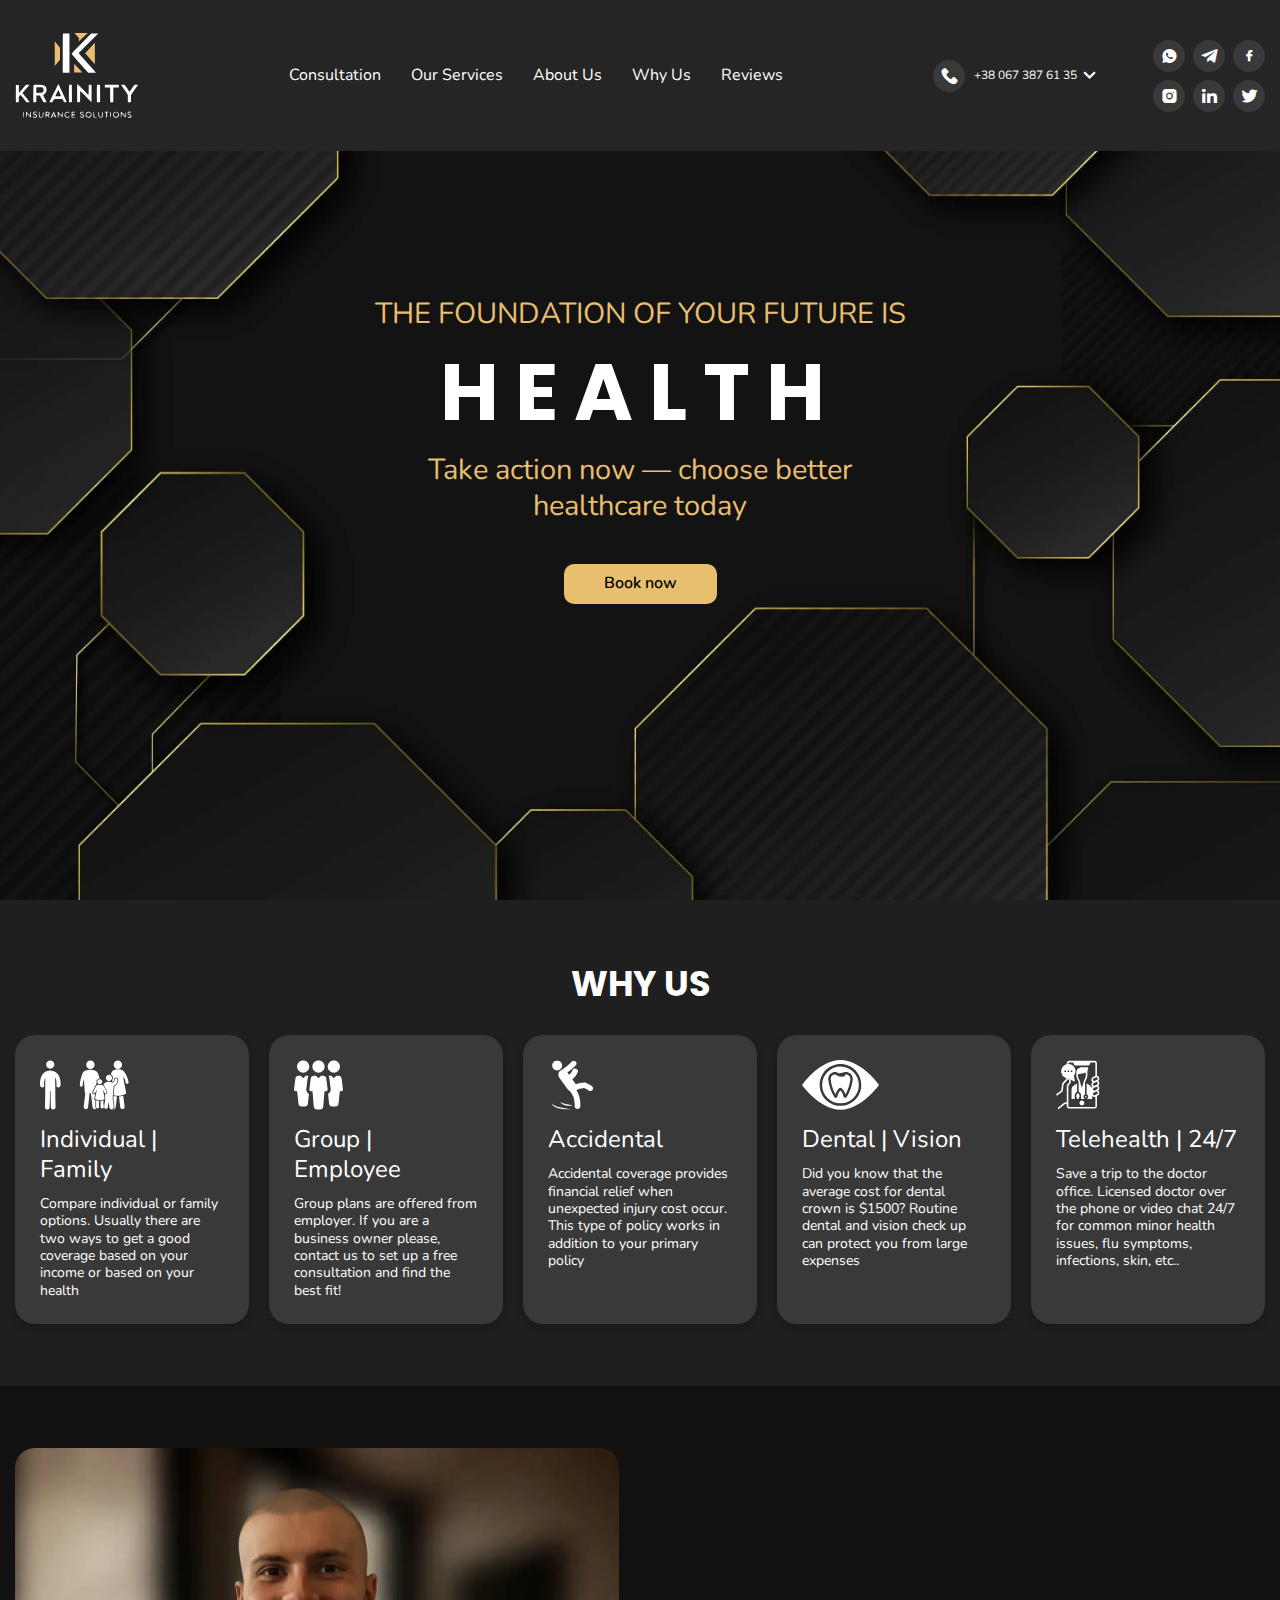
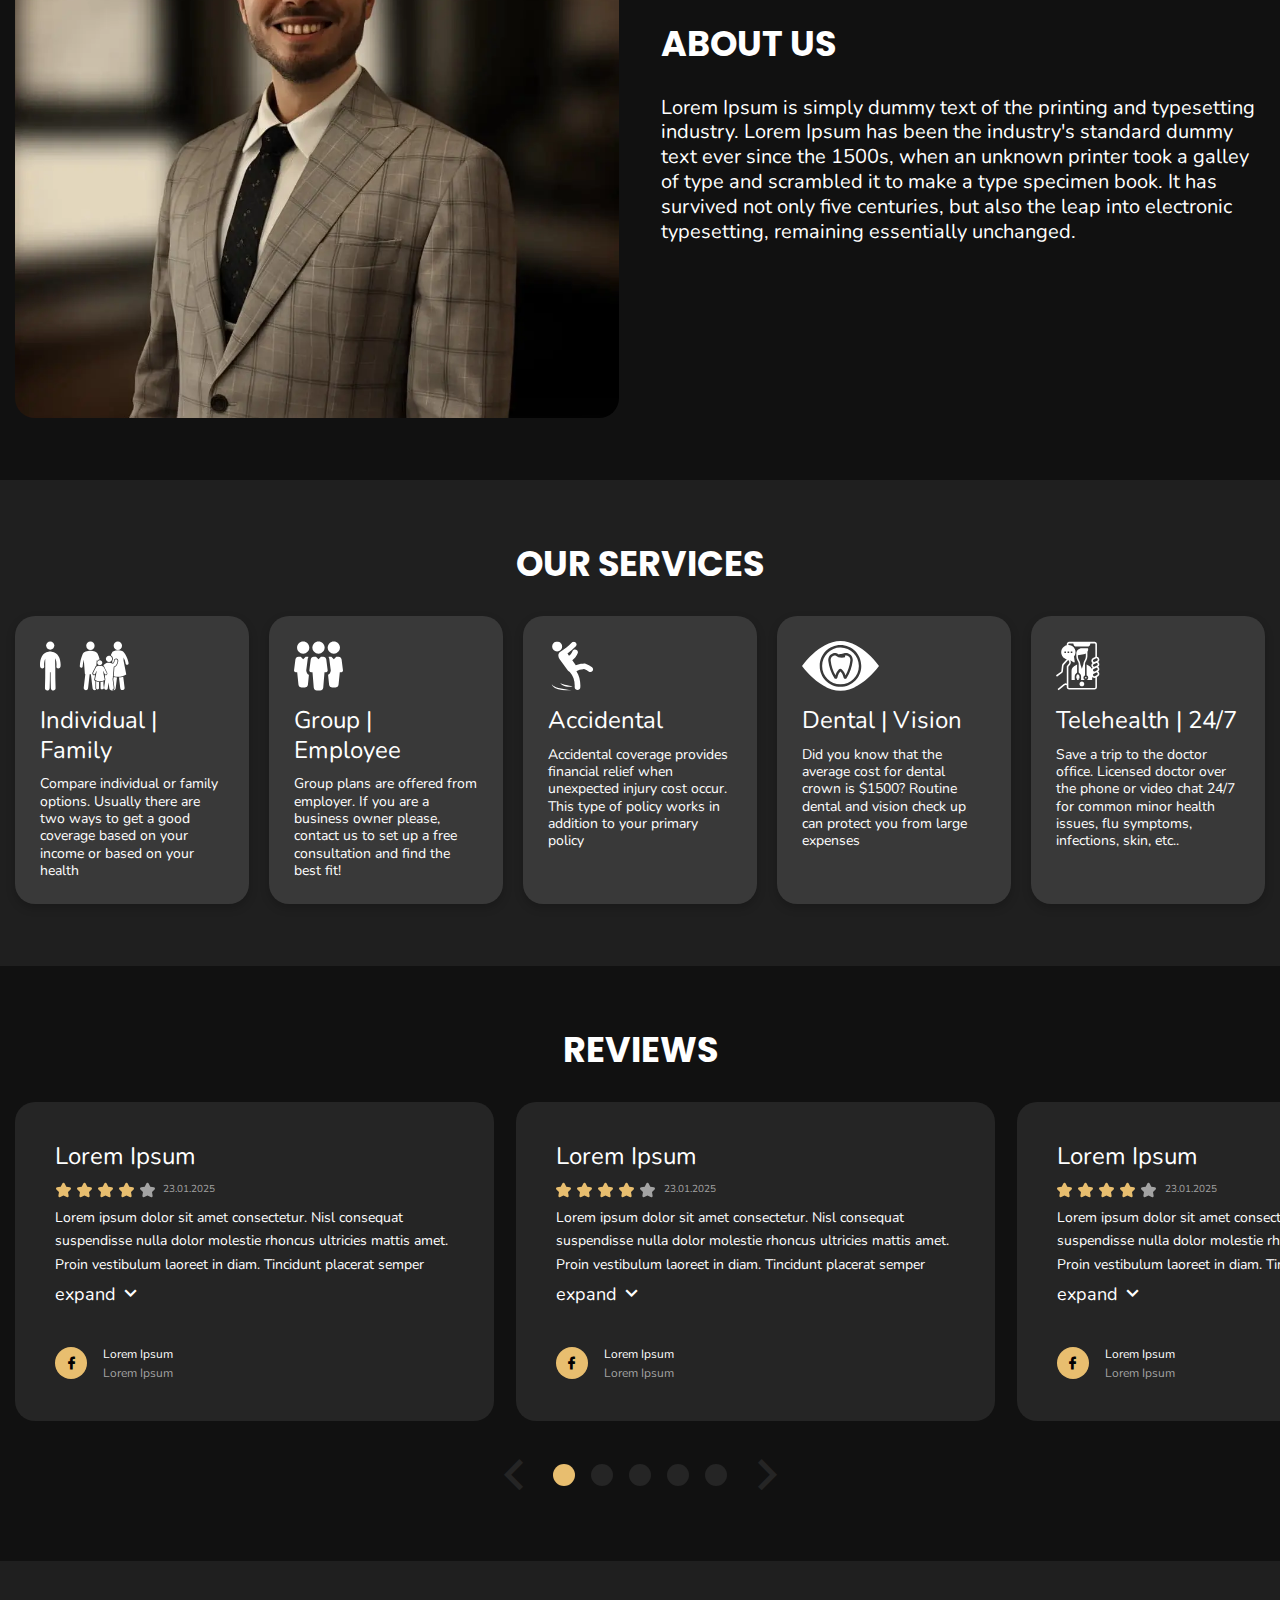
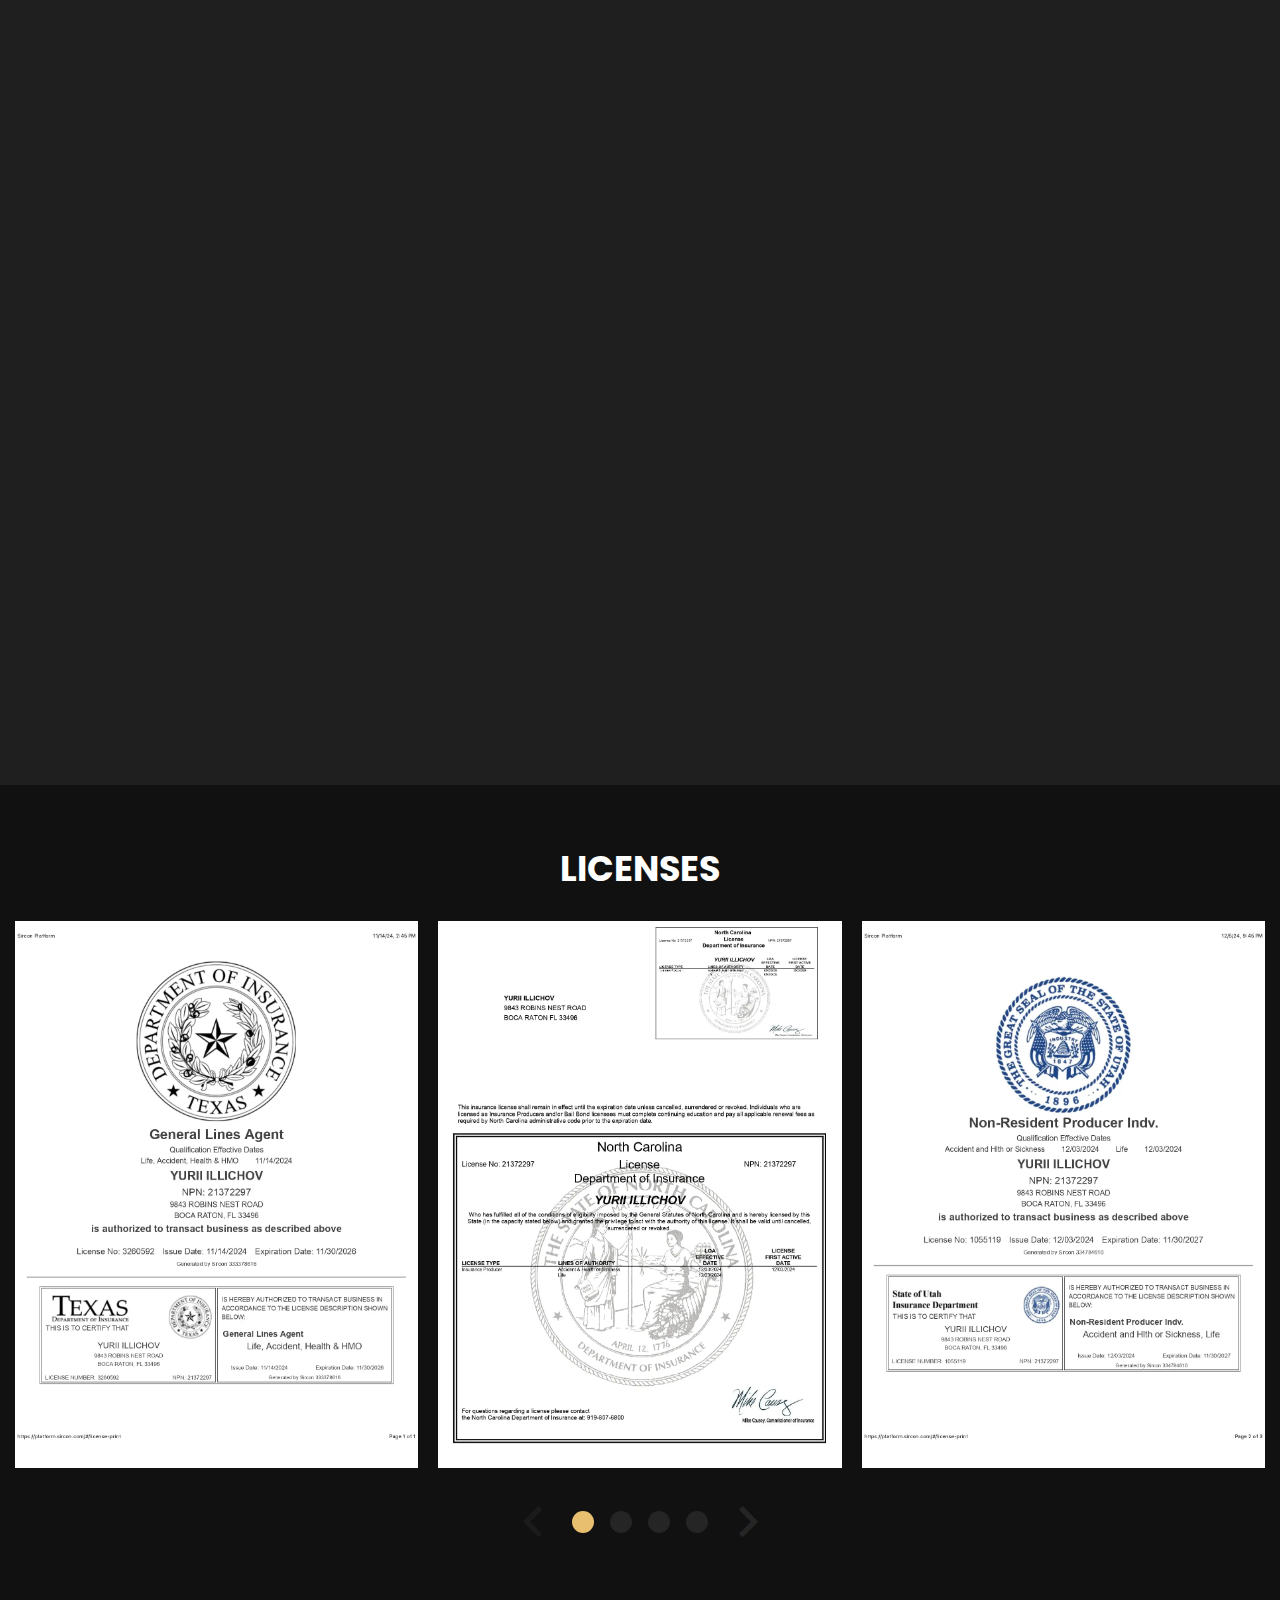
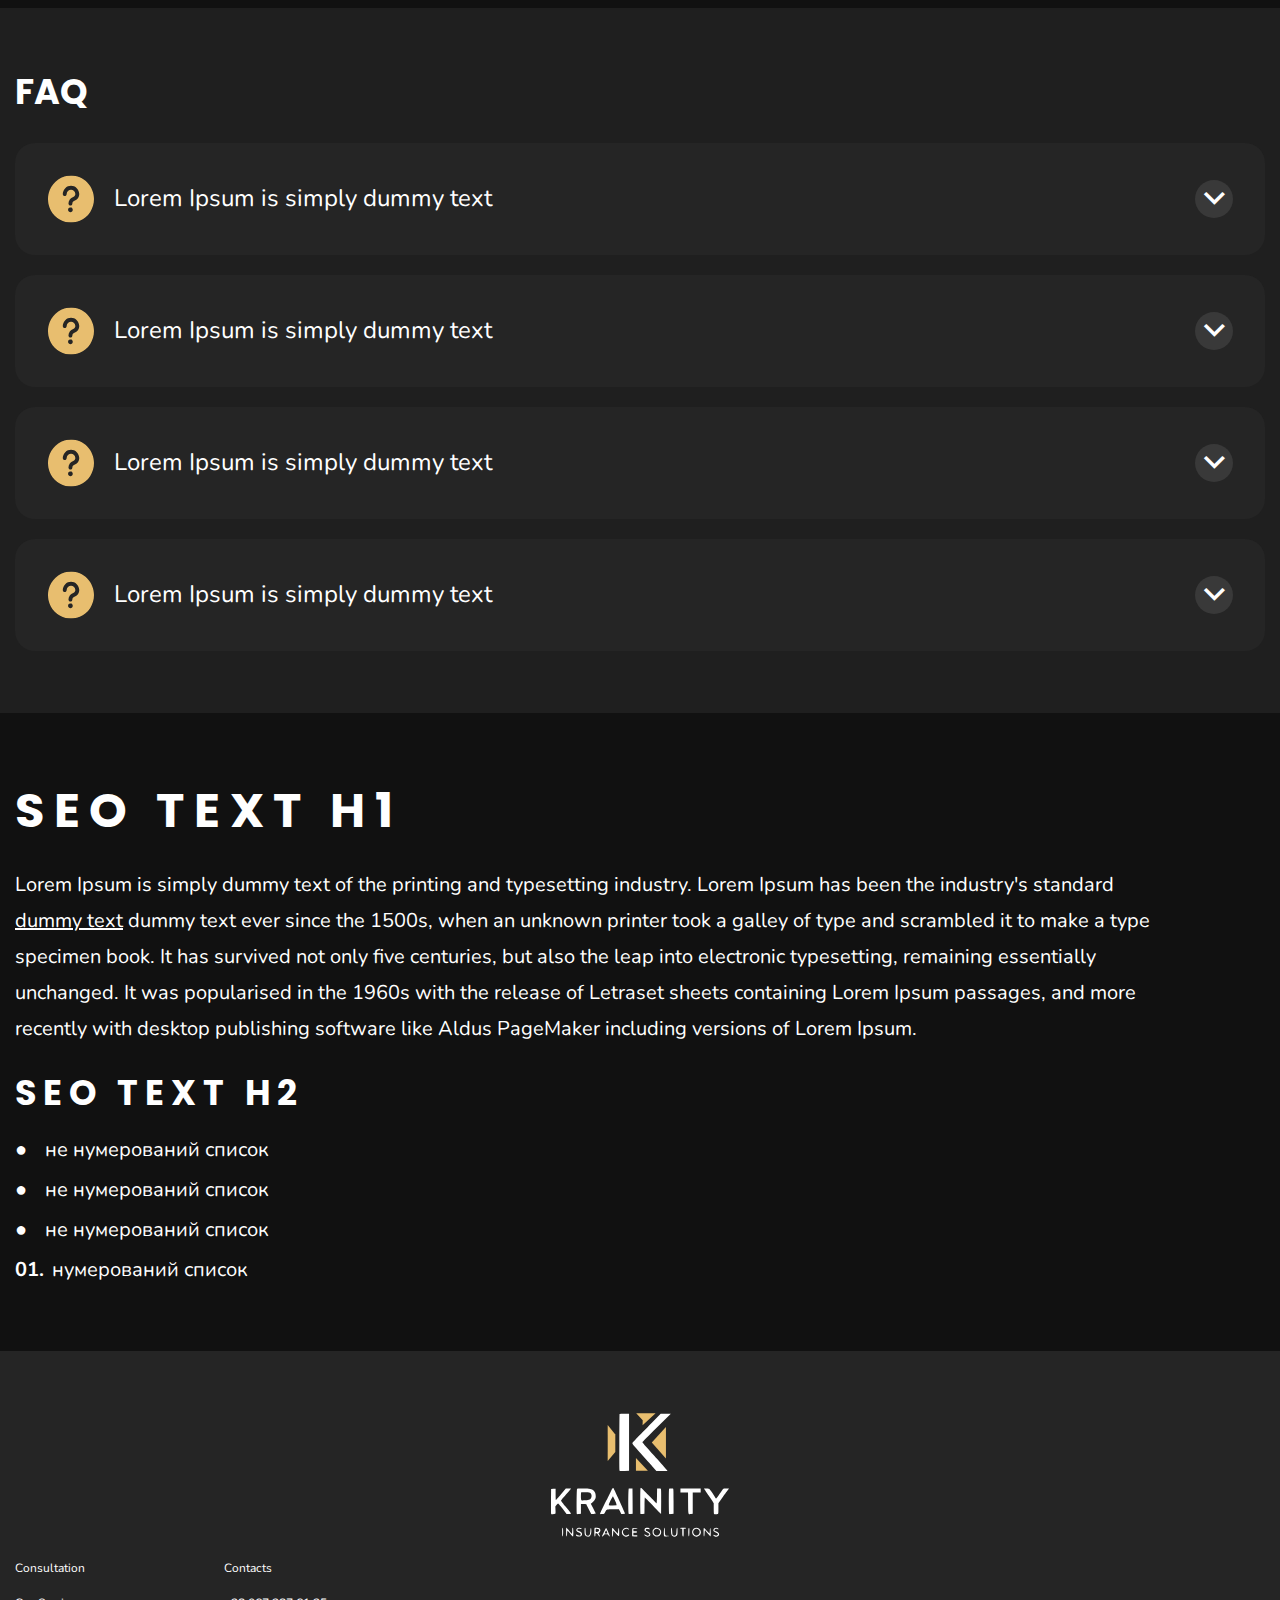
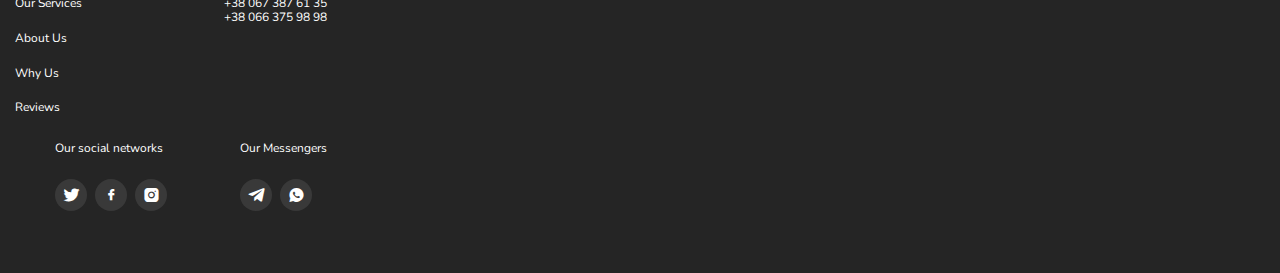
==== index.html @ 6263a976 "Add files via upload" ====
<!DOCTYPE html>
<html lang="en">

<head>
	<title>HomePage</title>
	<meta charset="UTF-8">
	<meta name="format-detection" content="telephone=no">
	<!-- <style>body{opacity: 0;}</style> -->
	<link rel="stylesheet" href="css/style.min.css?_v=20250330111300">
	<link rel="shortcut icon" href="favicon.ico">
	<!-- <meta name="robots" content="noindex, nofollow"> -->
	<meta name="viewport" content="width=device-width, initial-scale=1.0">
</head>

<body>
	<div class="wrapper">
		<header class="header" data-scroll-show>
			<div class="header__container">
				<a href="" class="header__logo"><img src="img/logo.svg" alt=""></a>
				<button class="icon-menu" type="button">
					<div class="lines">
						<span></span>
					</div>
				</button>
				<div class="header__wrap menu-wrap">
					<div class="header__menu menu">
						<nav class="menu__body">
							<ul class="menu__list">
								<li class="menu__item"><a href="#calendar" class="menu__link">consultation</a></li>
								<li class="menu__item"><a href="#our-services" class="menu__link">our services</a></li>
								<li class="menu__item"><a href="#about-us" class="menu__link">about us</a></li>
								<li class="menu__item"><a href="#why-us" class="menu__link">why us</a></li>
								<li class="menu__item"><a href="#reviews" class="menu__link">reviews</a></li>
							</ul>
						</nav>
					</div>
					<div class="header__phones phones">
						<div class="phones__main">
							<div class="phones__icon _icon-phone"></div>
							<button class="phone" type="button">
								<span>+38 067 387 61 35</span>
								<span class="arrow-down  _icon-arrow-down"></span>
							</button>
							<div class="phones__dropdown">
								<ul>
									<li><a href="tel:+380673876135">+38 067 387 61 35</a></li>
									<li><a href="tel:+380663759898">+38 066 375 98 98</a></li>
								</ul>
							</div>
						</div>
					</div>
					<div class="messengers">
						<ul class="messengers__list">
							<li class="messengers__item">
								<a href="#" target="_blank" class="messengers__link _icon-whatsapp" data-label="whatsapp"></a>
							</li>
							<li class="messengers__item">
								<a href="#" target="_blank" class="messengers__link _icon-telegram" data-label="telegram"></a>
							</li>
							<li class="messengers__item">
								<a href="#" target="_blank" class="messengers__link _icon-facebook" data-label="facebook"></a>
							</li>
							<li class="messengers__item">
								<a href="#" target="_blank" class="messengers__link _icon-instagram" data-label="instagram"></a>
							</li>
							<li class="messengers__item">
								<a href="#" target="_blank" class="messengers__link _icon-linkedin" data-label="linkedin"></a>
							</li>
							<li class="messengers__item">
								<a href="#" target="_blank" class="messengers__link _icon-twiter" data-label="twiter"></a>
							</li>
						</ul>
					</div>
				</div>
			</div>
		</header>
		<main class="page">
			<div class="hero">
				<div class="hero__bg">
					<img src="img/hero-bg.webp" alt="hero bg">
				</div>
				<div class="hero__container">
					<h2 class="hero__subtitle">The foundation of your future is</h2>
					<h1 class="hero__title">Health</h1>
					<div class="hero__text">Take action now — choose better healthcare today</div>
					<a class="button" href="#calendar">Book now</a>
				</div>
			</div>

			<section class="section why-us" id="why-us">
				<div class="why-us__container">
					<h2 class="why-us__title title">Why Us</h2>
					<div class="why-us__slider swiper">
						<div class="why-us__wrapper swiper-wrapper">
							<div class="why-us__slide swiper-slide">
								<div class="why-us__item">
									<div class="why-us__icon">
										<img src="img/individual.svg" alt="Individual Icon">
									</div>
									<h3 class="why-us__heading">Individual | Family</h3>
									<p class="why-us__text">
										Compare individual or family options. Usually there are two ways to get a good
										coverage
										based on your income or based on
										your health
									</p>
								</div>
							</div>
							<div class="why-us__slide swiper-slide">
								<div class="why-us__item">
									<div class="why-us__icon">
										<img src="img/group.svg" alt="Employee Icon">
									</div>
									<h3 class="why-us__heading">Group | Employee</h3>
									<p class="why-us__text">
										Group plans are offered from employer. If you are a business owner please,
										contact
										us to
										set
										up a free consultation and
										find the best fit!
									</p>
								</div>
							</div>
							<div class="why-us__slide swiper-slide">
								<div class="why-us__item">
									<div class="why-us__icon">
										<img src="img/accidental.svg" alt="Accidental Icon">
									</div>
									<h3 class="why-us__heading">Accidental</h3>
									<p class="why-us__text">
										Accidental coverage provides financial relief when unexpected injury cost occur.
										This
										type
										of policy works in addition
										to your primary policy
									</p>
								</div>
							</div>
							<div class="why-us__slide swiper-slide">
								<div class="why-us__item">
									<div class="why-us__icon">
										<img src="img/dental.svg" alt="Dental Icon">
									</div>
									<h3 class="why-us__heading">Dental | Vision</h3>
									<p class="why-us__text">
										Did you know that the average cost for dental crown is $1500? Routine dental and
										vision
										check up can protect you from
										large expenses
									</p>
								</div>
							</div>
							<div class="why-us__slide swiper-slide">
								<div class="why-us__item">
									<div class="why-us__icon">
										<img src="img/telehealth.svg" alt="Telehealth Icon">
									</div>
									<h3 class="why-us__heading">Telehealth | 24/7</h3>
									<p class="why-us__text">
										Save a trip to the doctor office. Licensed doctor over the phone or video chat
										24/7 for
										common minor health issues, flu
										symptoms, infections, skin, etc..
									</p>
								</div>
							</div>
						</div>
						<div class="swiper-nav">
							<button class="swiper-button-prev _icon-arrow-prev" type="button"></button>
							<div class="swiper-pagination"></div>
							<button class="swiper-button-next _icon-arrow-next" type="button"></button>
						</div>
					</div>
				</div>
			</section>

			<section class="section about-us" id="about-us">
				<div class="about-us__container">
					<div class="about-us__row">
						<div class="about-us__img">
							<img src="img/user.webp" alt="user foto">
						</div>

						<div class="about-us__content">
							<h3 class="about-us__title title">About us</h3>
							<p class="about-us__text">Lorem Ipsum is simply dummy text of the printing and typesetting
								industry. Lorem Ipsum has been the industry's standard
								dummy text ever since the 1500s, when an unknown printer took a galley of type and
								scrambled it to make a type specimen
								book. It has survived not only five centuries, but also the leap into electronic
								typesetting, remaining essentially
								unchanged.</p>
						</div>
					</div>
				</div>
			</section>
			<section class="section why-us" id="our-services">
				<div class="why-us__container">
					<h2 class="why-us__title title">our services</h2>
					<div class="why-us__slider swiper">
						<div class="why-us__wrapper swiper-wrapper">
							<div class="why-us__slide swiper-slide">
								<div class="why-us__item">
									<div class="why-us__icon">
										<img src="img/individual.svg" alt="Individual Icon">
									</div>
									<h3 class="why-us__heading">Individual | Family</h3>
									<p class="why-us__text">
										Compare individual or family options. Usually there are two ways to get a good
										coverage
										based on your income or based on
										your health
									</p>
								</div>
							</div>
							<div class="why-us__slide swiper-slide">
								<div class="why-us__item">
									<div class="why-us__icon">
										<img src="img/group.svg" alt="Employee Icon">
									</div>
									<h3 class="why-us__heading">Group | Employee</h3>
									<p class="why-us__text">
										Group plans are offered from employer. If you are a business owner please,
										contact
										us to
										set
										up a free consultation and
										find the best fit!
									</p>
								</div>
							</div>
							<div class="why-us__slide swiper-slide">
								<div class="why-us__item">
									<div class="why-us__icon">
										<img src="img/accidental.svg" alt="Accidental Icon">
									</div>
									<h3 class="why-us__heading">Accidental</h3>
									<p class="why-us__text">
										Accidental coverage provides financial relief when unexpected injury cost occur.
										This
										type
										of policy works in addition
										to your primary policy
									</p>
								</div>
							</div>
							<div class="why-us__slide swiper-slide">
								<div class="why-us__item">
									<div class="why-us__icon">
										<img src="img/dental.svg" alt="Dental Icon">
									</div>
									<h3 class="why-us__heading">Dental | Vision</h3>
									<p class="why-us__text">
										Did you know that the average cost for dental crown is $1500? Routine dental and
										vision
										check up can protect you from
										large expenses
									</p>
								</div>
							</div>
							<div class="why-us__slide swiper-slide">
								<div class="why-us__item">
									<div class="why-us__icon">
										<img src="img/telehealth.svg" alt="Telehealth Icon">
									</div>
									<h3 class="why-us__heading">Telehealth | 24/7</h3>
									<p class="why-us__text">
										Save a trip to the doctor office. Licensed doctor over the phone or video chat
										24/7 for
										common minor health issues, flu
										symptoms, infections, skin, etc..
									</p>
								</div>
							</div>
						</div>
						<div class="swiper-nav">
							<button class="swiper-button-prev _icon-arrow-prev" type="button"></button>
							<div class="swiper-pagination"></div>
							<button class="swiper-button-next _icon-arrow-next" type="button"></button>
						</div>
					</div>
				</div>
			</section>

			<section class="section reviews" id="reviews">
				<div class="reviews__container">
					<h3 class="reviews__title title center">reviews</h3>
					<div class="reviews__slider swiper">
						<div class="reviews__wrapper swiper-wrapper">
							<div class="reviews__slide swiper-slide">
								<div class="reviews__item item-review">
									<div class="item-review__name">Lorem Ipsum</div>
									<div class="item-review__reting">
										<div class="rating">
											<div class="rating-stars">
												<div class="star-icon"></div>
												<div class="star-icon"></div>
												<div class="star-icon"></div>
												<div class="star-icon"></div>
												<div class="star-icon disabled"></div>
											</div>
										</div>
										<div class="data">23.01.2025</div>
									</div>
									<div data-showmore class="item-review__content">
										<div data-showmore-content="72" class="item-review__text">
											Lorem ipsum dolor sit amet consectetur. Nisl
											consequat suspendisse nulla dolor molestie rhoncus ultricies mattis
											amet.
											Proin vestibulum laoreet in diam. Tincidunt placerat semper mauris
											viverra
											tortor maecenas nec. Porttitor posuere
											facilisis vulputate in eget pellentesque lectus arcu. Aenean convallis
											lacinia
											vel tortor ornare vulputate tempus enim
											tempor. Massa odio ut mauris vitae sit. Est tempor in ac consequat
											pellentesque
											odio augue. Eu nisl aliquam habitasse
											varius ut ut.
										</div>
										<button data-showmore-button type="button" class="item-review__btn _icon-arrow-down"><span>expand</span><span>roll
												up</span></button>
									</div>
									<div class="user">
										<div class="user__social _icon-facebook"></div>
										<div class="user__content">
											<div class="user__name">Lorem Ipsum</div>
											<div class="user__text">Lorem Ipsum</div>
										</div>
									</div>
								</div>
							</div>
							<div class="reviews__slide swiper-slide">
								<div class="reviews__item item-review">
									<div class="item-review__name">Lorem Ipsum</div>
									<div class="item-review__reting">
										<div class="rating">
											<div class="rating-stars">
												<div class="star-icon"></div>
												<div class="star-icon"></div>
												<div class="star-icon"></div>
												<div class="star-icon"></div>
												<div class="star-icon disabled"></div>
											</div>
										</div>
										<div class="data">23.01.2025</div>
									</div>
									<div data-showmore class="item-review__content">
										<div data-showmore-content="72" class="item-review__text">
											Lorem ipsum dolor sit amet consectetur. Nisl
											consequat suspendisse nulla dolor molestie rhoncus ultricies mattis
											amet.
											Proin vestibulum laoreet in diam. Tincidunt placerat semper mauris
											viverra
											tortor maecenas nec. Porttitor posuere
											facilisis vulputate in eget pellentesque lectus arcu. Aenean convallis
											lacinia
											vel tortor ornare vulputate tempus enim
											tempor. Massa odio ut mauris vitae sit. Est tempor in ac consequat
											pellentesque
											odio augue. Eu nisl aliquam habitasse
											varius ut ut.
										</div>
										<button data-showmore-button type="button" class="item-review__btn _icon-arrow-down"><span>expand</span><span>roll
												up</span></button>
									</div>
									<div class="user">
										<div class="user__social _icon-facebook"></div>
										<div class="user__content">
											<div class="user__name">Lorem Ipsum</div>
											<div class="user__text">Lorem Ipsum</div>
										</div>
									</div>
								</div>
							</div>
							<div class="reviews__slide swiper-slide">
								<div class="reviews__item item-review">
									<div class="item-review__name">Lorem Ipsum</div>
									<div class="item-review__reting">
										<div class="rating">
											<div class="rating-stars">
												<div class="star-icon"></div>
												<div class="star-icon"></div>
												<div class="star-icon"></div>
												<div class="star-icon"></div>
												<div class="star-icon disabled"></div>
											</div>
										</div>
										<div class="data">23.01.2025</div>
									</div>
									<div data-showmore class="item-review__content">
										<div data-showmore-content="72" class="item-review__text">
											Lorem ipsum dolor sit amet consectetur. Nisl
											consequat suspendisse nulla dolor molestie rhoncus ultricies mattis
											amet.
											Proin vestibulum laoreet in diam. Tincidunt placerat semper mauris
											viverra
											tortor maecenas nec. Porttitor posuere
											facilisis vulputate in eget pellentesque lectus arcu. Aenean convallis
											lacinia
											vel tortor ornare vulputate tempus enim
											tempor. Massa odio ut mauris vitae sit. Est tempor in ac consequat
											pellentesque
											odio augue. Eu nisl aliquam habitasse
											varius ut ut.
										</div>
										<button data-showmore-button type="button" class="item-review__btn _icon-arrow-down"><span>expand</span><span>roll
												up</span></button>
									</div>
									<div class="user">
										<div class="user__social _icon-facebook"></div>
										<div class="user__content">
											<div class="user__name">Lorem Ipsum</div>
											<div class="user__text">Lorem Ipsum</div>
										</div>
									</div>
								</div>
							</div>
							<div class="reviews__slide swiper-slide">
								<div class="reviews__item item-review">
									<div class="item-review__name">Lorem Ipsum</div>
									<div class="item-review__reting">
										<div class="rating">
											<div class="rating-stars">
												<div class="star-icon"></div>
												<div class="star-icon"></div>
												<div class="star-icon"></div>
												<div class="star-icon"></div>
												<div class="star-icon disabled"></div>
											</div>
										</div>
										<div class="data">23.01.2025</div>
									</div>
									<div data-showmore class="item-review__content">
										<div data-showmore-content="72" class="item-review__text">
											Lorem ipsum dolor sit amet consectetur. Nisl
											consequat suspendisse nulla dolor molestie rhoncus ultricies mattis
											amet.
											Proin vestibulum laoreet in diam. Tincidunt placerat semper mauris
											viverra
											tortor maecenas nec. Porttitor posuere
											facilisis vulputate in eget pellentesque lectus arcu. Aenean convallis
											lacinia
											vel tortor ornare vulputate tempus enim
											tempor. Massa odio ut mauris vitae sit. Est tempor in ac consequat
											pellentesque
											odio augue. Eu nisl aliquam habitasse
											varius ut ut.
										</div>
										<button data-showmore-button type="button" class="item-review__btn _icon-arrow-down"><span>expand</span><span>roll
												up</span></button>
									</div>
									<div class="user">
										<div class="user__social _icon-facebook"></div>
										<div class="user__content">
											<div class="user__name">Lorem Ipsum</div>
											<div class="user__text">Lorem Ipsum</div>
										</div>
									</div>
								</div>
							</div>
							<div class="reviews__slide swiper-slide">
								<div class="reviews__item item-review">
									<div class="item-review__name">Lorem Ipsum</div>
									<div class="item-review__reting">
										<div class="rating">
											<div class="rating-stars">
												<div class="star-icon"></div>
												<div class="star-icon"></div>
												<div class="star-icon"></div>
												<div class="star-icon"></div>
												<div class="star-icon disabled"></div>
											</div>
										</div>
										<div class="data">23.01.2025</div>
									</div>
									<div data-showmore class="item-review__content">
										<div data-showmore-content="72" class="item-review__text">
											Lorem ipsum dolor sit amet consectetur. Nisl
											consequat suspendisse nulla dolor molestie rhoncus ultricies mattis
											amet.
											Proin vestibulum laoreet in diam. Tincidunt placerat semper mauris
											viverra
											tortor maecenas nec. Porttitor posuere
											facilisis vulputate in eget pellentesque lectus arcu. Aenean convallis
											lacinia
											vel tortor ornare vulputate tempus enim
											tempor. Massa odio ut mauris vitae sit. Est tempor in ac consequat
											pellentesque
											odio augue. Eu nisl aliquam habitasse
											varius ut ut.
										</div>
										<button data-showmore-button type="button" class="item-review__btn _icon-arrow-down"><span>expand</span><span>roll
												up</span></button>
									</div>
									<div class="user">
										<div class="user__social _icon-facebook"></div>
										<div class="user__content">
											<div class="user__name">Lorem Ipsum</div>
											<div class="user__text">Lorem Ipsum</div>
										</div>
									</div>
								</div>
							</div>
						</div>
						<div class="swiper-nav">
							<button class="swiper-button-prev _icon-arrow-prev" type="button"></button>
							<div class="swiper-pagination"></div>
							<button class="swiper-button-next _icon-arrow-next" type="button"></button>
						</div>
					</div>
				</div>
			</section>

			<div class="section calendar" id="calendar">
				<div class="calendar__container">
					<!-- Calendly inline widget begin -->
					<div class="calendly-inline-widget" data-url="https://calendly.com/yuriy-illichov/health-insurance" style="min-width:320px;height:700px;"></div>
					<script type="text/javascript" src="https://assets.calendly.com/assets/external/widget.js?_v=20250330111300" async></script>
					<!-- Calendly inline widget end -->
				</div>
			</div>

			<section class="section licenses">
				<div class="licenses__container">
					<h3 class="licenses__title title center">Licenses</h3>

					<div class="licenses__slider swiper">
						<div class="licenses__wrapper swiper-wrapper">
							<div class="licenses__slide swiper-slide">
								<a href="img/certificate02.webp" class="licenses__img" data-gallery="certificate">
									<img src="img/certificate02.webp" alt="certificate img">
								</a>
							</div>
							<div class="licenses__slide swiper-slide">
								<a href="img/certificate01.webp" class="licenses__img" data-gallery="certificate">
									<img src="img/certificate01.webp" alt="certificate img">
								</a>
							</div>
							<div class="licenses__slide swiper-slide">
								<a href="img/certificate03.webp" class="licenses__img" data-gallery="certificate">
									<img src="img/certificate03.webp" alt="certificate img">
								</a>
							</div>
							<div class="licenses__slide swiper-slide">
								<a href="img/certificate02.webp" class="licenses__img" data-gallery="certificate">
									<img src="img/certificate02.webp" alt="certificate img">
								</a>
							</div>
							<div class="licenses__slide swiper-slide">
								<a href="img/certificate01.webp" class="licenses__img" data-gallery="certificate">
									<img src="img/certificate01.webp" alt="certificate img">
								</a>
							</div>
							<div class="licenses__slide swiper-slide">
								<a href="img/certificate03.webp" class="licenses__img" data-gallery="certificate">
									<img src="img/certificate03.webp" alt="certificate img">
								</a>
							</div>
						</div>
						<div class="swiper-nav">
							<button class="swiper-button-prev _icon-arrow-prev" type="button"></button>
							<div class="swiper-pagination"></div>
							<button class="swiper-button-next _icon-arrow-next" type="button"></button>
						</div>
					</div>
				</div>
			</section>

			<section data-spollers class="section spollers">
				<div class="spollers__container">
					<h3 class="spollers__heading title">FAQ</h3>
					<details class="spollers__item">
						<summary class="spollers__title">
							<span>Lorem Ipsum is simply dummy text</span>
							<div class="spollers__icon _icon-arrow-down"></div>
						</summary>
						<div class="spollers__body">Lorem ipsum dolor sit amet consectetur. Nisl consequat suspendisse
							nulla dolor molestie rhoncus ultricies mattis amet.
							Proin vestibulum laoreet in diam. Tincidunt placerat semper mauris viverra tortor maecenas
							nec. Porttitor posuere
							facilisis vulputate in eget pellentesque lectus arcu. Aenean convallis lacinia vel tortor
							ornare vulputate tempus enim
							tempor. Massa odio ut mauris vitae sit. Est tempor in ac consequat pellentesque odio augue.
							Eu nisl aliquam habitasse
							varius ut ut.</div>
					</details>
					<details class="spollers__item">
						<summary class="spollers__title">
							<span>Lorem Ipsum is simply dummy text</span>
							<div class="spollers__icon _icon-arrow-down"></div>
						</summary>
						<div class="spollers__body">Lorem ipsum dolor sit amet consectetur. Nisl consequat suspendisse
							nulla dolor molestie rhoncus ultricies mattis amet.
							Proin vestibulum laoreet in diam. Tincidunt placerat semper mauris viverra tortor maecenas
							nec. Porttitor posuere
							facilisis vulputate in eget pellentesque lectus arcu. Aenean convallis lacinia vel tortor
							ornare vulputate tempus enim
							tempor. Massa odio ut mauris vitae sit. Est tempor in ac consequat pellentesque odio augue.
							Eu nisl aliquam habitasse
							varius ut ut.</div>
					</details>
					<details class="spollers__item">
						<summary class="spollers__title">
							<span>Lorem Ipsum is simply dummy text</span>
							<div class="spollers__icon _icon-arrow-down"></div>
						</summary>
						<div class="spollers__body">Lorem ipsum dolor sit amet consectetur. Nisl consequat suspendisse
							nulla dolor molestie rhoncus ultricies mattis amet.
							Proin vestibulum laoreet in diam. Tincidunt placerat semper mauris viverra tortor maecenas
							nec. Porttitor posuere
							facilisis vulputate in eget pellentesque lectus arcu. Aenean convallis lacinia vel tortor
							ornare vulputate tempus enim
							tempor. Massa odio ut mauris vitae sit. Est tempor in ac consequat pellentesque odio augue.
							Eu nisl aliquam habitasse
							varius ut ut.</div>
					</details>
					<details class="spollers__item">
						<summary class="spollers__title">
							<span>Lorem Ipsum is simply dummy text</span>
							<div class="spollers__icon _icon-arrow-down"></div>
						</summary>
						<div class="spollers__body">Lorem ipsum dolor sit amet consectetur. Nisl consequat suspendisse
							nulla dolor molestie rhoncus ultricies mattis amet.
							Proin vestibulum laoreet in diam. Tincidunt placerat semper mauris viverra tortor maecenas
							nec. Porttitor posuere
							facilisis vulputate in eget pellentesque lectus arcu. Aenean convallis lacinia vel tortor
							ornare vulputate tempus enim
							tempor. Massa odio ut mauris vitae sit. Est tempor in ac consequat pellentesque odio augue.
							Eu nisl aliquam habitasse
							varius ut ut.</div>
					</details>
				</div>
			</section>

			<section class="section seo-text">
				<div class="seo-text__container">
					<h1>SEO TEXT h1</h1>
					<p>Lorem Ipsum is simply dummy text of the printing and typesetting industry. Lorem Ipsum has been
						the industry's standard <a href="#">dummy text</a>
						dummy text ever since the 1500s, when an unknown printer took a galley of type and scrambled it
						to make a type specimen
						book. It has survived not only five centuries, but also the leap into electronic typesetting,
						remaining essentially
						unchanged. It was popularised in the 1960s with the release of Letraset sheets containing Lorem
						Ipsum passages, and more
						recently with desktop publishing software like Aldus PageMaker including versions of Lorem
						Ipsum.</p>
					<h2>SEO TEXT h2</h2>
					<ul>
						<li>не нумерований список</li>
						<li>не нумерований список</li>
						<li>не нумерований список</li>
					</ul>
					<ol>
						<li>нумерований список</li>
						<li>нумерований список</li>
						<li>нумерований список</li>
					</ol>
					<h3>SEO TEXT h3</h3>
					<p>Lorem Ipsum is simply dummy text of the printing and typesetting industry. Lorem Ipsum has been
						the industry's standard
						dummy text ever since the 1500s, when an unknown printer took a galley of type and scrambled it
						to make a type specimen
						book. It has survived not only five centuries, but also the leap into electronic typesetting,
						remaining essentially
						unchanged. It was popularised in the 1960s with the release of Letraset sheets containing Lorem
						Ipsum passages, and more
						recently with desktop publishing software like Aldus PageMaker including versions of Lorem
						Ipsum.</p>
					<h4>SEO TEXT h4</h4>
					<p>Lorem Ipsum is simply dummy text of the printing and typesetting industry. Lorem Ipsum has been
						the industry's standard
						dummy text ever since the 1500s, when an unknown printer took a galley of type and scrambled it
						to make a type specimen
						book. It has survived not only five centuries, but also the leap into electronic typesetting,
						remaining essentially
						unchanged. It was popularised in the 1960s with the release of Letraset sheets containing Lorem
						Ipsum passages, and more
						recently with desktop publishing software like Aldus PageMaker including versions of Lorem
						Ipsum.</p>
					<h5>SEO TEXT h5</h5>
					<p>Lorem Ipsum is simply dummy text of the printing and typesetting industry. Lorem Ipsum has been
						the industry's standard
					</p>
					<p>Lorem Ipsum is simply dummy text of the printing and typesetting industry. Lorem Ipsum has been
						the industry's standard
					</p>
					<h6>SEO TEXT h6</h6>
					<p>Lorem Ipsum is simply dummy text of the printing and typesetting industry. Lorem Ipsum has been
						the industry's standard
						dummy text ever since the 1500s, when an unknown printer took a galley of type and scrambled it
						to make a type specimen
						book. It has survived not only five centuries, but also the leap into electronic typesetting,
						remaining essentially
						unchanged. It was popularised in the 1960s with the release of Letraset sheets containing Lorem
						Ipsum passages, and more
						recently with desktop publishing software like Aldus PageMaker including versions of Lorem
						Ipsum.</p>
					<p>Lorem Ipsum is simply dummy text of the printing and typesetting industry. Lorem Ipsum has been
						the industry's standard
						dummy text ever since the 1500s, when an unknown printer took a galley of type and scrambled it
						to make a type specimen
						book. It has survived not only five centuries, but also the leap into electronic typesetting,
						remaining essentially
						unchanged. It was popularised in the 1960s with the release of Letraset sheets containing Lorem
						Ipsum passages, and more
						recently with desktop publishing software like Aldus PageMaker including versions of Lorem
						Ipsum.</p>
				</div>
			</section>
		</main>
		<footer class="footer">
			<div class="footer__container">
				<a href="/" class="footer__logo"><img src="img/logo.svg" alt=""></a>

				<div class="footer__row">
					<div class="footer__col">
						<nav class="footer__nav">
							<ul class="footer__list">
								<li class="footer__item"><a href="#consultation" class="footer__link">Consultation</a></li>
								<li class="footer__item"><a href="#our-services" class="footer__link">Our services</a></li>
								<li class="footer__item"><a href="#about-us" class="footer__link">About us</a></li>
								<li class="footer__item"><a href="#why-us" class="footer__link">Why us</a></li>
								<li class="footer__item"><a href="#reviews" class="footer__link">Reviews</a></li>
							</ul>
						</nav>
						<div class="footer__contact">
							<h4 class="footer__heading">Contacts</h4>
							<div class="footer__phones">
								<a href="tel:+380673876135">+38 067 387 61 35</a>
								<a href="tel:+380663759898">+38 066 375 98 98</a>
							</div>
						</div>
					</div>
					<div class="footer__col">
						<div class="messengers">
							<h4 class="messengers__title">Our social networks</h4>
							<ul class="messengers__list">
								<li class="messengers__item">
									<a href="#" target="_blank" class="messengers__link _icon-twiter" data-label="twiter"></a>
								</li>
								<li class="messengers__item">
									<a href="#" target="_blank" class="messengers__link _icon-facebook" data-label="facebook"></a>
								</li>
								<li class="messengers__item">
									<a href="#" target="_blank" class="messengers__link _icon-instagram" data-label="instagram"></a>
								</li>
							</ul>
						</div>
						<div class="messengers">
							<h4 class="messengers__title">Our Messengers</h4>
							<ul class="messengers__list">
								<li class="messengers__item">
									<a href="#" target="_blank" class="messengers__link _icon-telegram" data-label="telegram"></a>
								</li>
								<li class="messengers__item">
									<a href="#" target="_blank" class="messengers__link _icon-whatsapp" data-label="whatsapp"></a>
								</li>
							</ul>
						</div>
					</div>
				</div>
			</div>
		</footer>
	</div>
	<script src="js/app.min.js?_v=20250330111300"></script>
</body>

</html>
---- css/style.min.css ----
@import url('https://fonts.googleapis.com/css2?family=Inter:opsz,wght@14..32,100..900&family=Nunito:ital,wght@0,200..1000; 1,200..1000&display=swap');@import url(https://fonts.googleapis.com/css2?family=Poppins:wght@700&display=swap);@font-face{font-family:icons;font-display:swap;src:url(../fonts/icons.woff2) format("woff2");font-weight:400;font-style:normal}[class*=_icon-]::before{font-family:icons;font-style:normal;font-weight:400;font-variant:normal;text-transform:none;line-height:1;-webkit-font-smoothing:antialiased;-moz-osx-font-smoothing:grayscale}._icon-facebook:before{content:""}._icon-instagram:before{content:""}._icon-linkedin:before{content:""}._icon-phone:before{content:""}._icon-star:before{content:""}._icon-telegram:before{content:""}._icon-twiter:before{content:""}._icon-whatsapp:before{content:""}._icon-arrow-down:before{content:""}._icon-arrow-next:before{content:""}._icon-arrow-prev:before{content:""}:root{--primary:#e8be6f;--secondary:#252525;--black-color:#010101;--white-color:#ffffff;--gray-color:#393939;--gray-color2:#a3a3a3;--border-color:#232324;--bg-primary:#1f1f1f;--bg-secondary:#393939;--bg-pagination:#dac57c;--bg-main:#111111}*{padding:0;margin:0;border:0}*,*::after,*::before{box-sizing:border-box}*::after,*::before{display:inline-block}body,html{height:100%;min-width:320px}body{color:#fff;line-height:1;font-family:Nunito,sans-serif;font-size:.875rem;-ms-text-size-adjust:100%;-moz-text-size-adjust:100%;-webkit-text-size-adjust:100%;-webkit-font-smoothing:antialiased;-moz-osx-font-smoothing:grayscale}button,input,textarea{font-family:Nunito,sans-serif;font-size:inherit;line-height:inherit;color:inherit;background-color:rgba(0,0,0,0)}input,textarea{width:100%}label{display:inline-block}button,option,select{cursor:pointer}a{display:inline-block;color:inherit;text-decoration:none}ul li{list-style:none}img{vertical-align:top}h1,h2,h3,h4,h5,h6{font-weight:inherit;font-size:inherit}html{scroll-behavior:smooth}body{background:var(--bg-main)}.lock body{overflow:hidden;touch-action:none;-ms-scroll-chaining:none;overscroll-behavior:none}.loaded body{overflow:hidden}section{scroll-margin-top:9.5rem}img{display:block;max-width:100%}.wrapper{min-height:100%;display:flex;flex-direction:column;overflow:hidden}@supports (overflow:clip){.wrapper{overflow:clip}}.wrapper>main{flex:1 1 auto}.wrapper>*{min-width:0}[class*=__container]{max-width:80rem;margin:0 auto;padding:0 .9375rem}[class*="--gc"]{display:grid;min-width:0;grid-template-columns:.9375rem 1fr minmax(auto,78.125rem) 1fr .9375rem}[class*="--gc"]>*{min-width:0;grid-column:3/4}.button{min-height:2.5rem;display:inline-flex;padding:.625rem 2.5rem;justify-content:center;align-items:center;gap:.625rem;color:#000;font-size:1rem;font-weight:600;line-height:1.24;border-radius:.625rem;background:var(--primary);transition:all .3s ease}.button--fw{width:100%}.menu-wrap{display:flex;align-items:center;gap:.75rem;flex:1 1 auto}.menu__list{display:flex;align-items:center;justify-content:center;flex-wrap:wrap;row-gap:.75rem 1.875rem}.menu__link{text-align:center;font-size:16px;font-weight:400;line-height:1.24;text-transform:capitalize;transition:color .3s ease}.icon-menu{display:none}.spollers{background-color:var(--bg-primary)}.spollers__item{background-color:var(--secondary)}.spollers__title{position:relative;width:100%;display:flex;align-items:center;text-align:left;line-height:1.24;font-weight:400;list-style:none;cursor:default;transition:all .3s ease}.spollers__title::-webkit-details-marker,.spollers__title::marker{display:none}.spollers__title::before{content:"";flex-shrink:0;border-radius:50%;background-size:cover;background:url('data:image/svg+xml,<svg xmlns="http://www.w3.org/2000/svg" width="100%" height="100%" viewBox="0 0 48 50" fill="none"><g clip-path="url(%23clip0_574_606)"><path d="M24 0.587891C19.2533 0.587891 14.6131 2.02479 10.6663 4.71688C6.71954 7.40898 3.64341 11.2354 1.8269 15.7121C0.0103988 20.1889 -0.464881 25.1151 0.461164 29.8676C1.38721 34.6201 3.67299 38.9856 7.02945 42.412C10.3859 45.8384 14.6623 48.1718 19.3178 49.1171C23.9734 50.0625 28.799 49.5773 33.1844 47.7229C37.5698 45.8686 41.3181 42.7284 43.9553 38.6994C46.5924 34.6704 48 29.9335 48 25.0879C47.9914 18.5928 45.4601 12.3662 40.9611 7.77348C36.4621 3.18074 30.3626 0.59668 24 0.587891ZM23.398 38.7248C22.9153 38.7248 22.4434 38.5787 22.042 38.3049C21.6406 38.0312 21.3278 37.642 21.1431 37.1868C20.9584 36.7315 20.91 36.2305 21.0042 35.7472C21.0984 35.2639 21.3308 34.82 21.6722 34.4715C22.0135 34.1231 22.4484 33.8858 22.9218 33.7897C23.3953 33.6935 23.886 33.7429 24.332 33.9314C24.778 34.12 25.1591 34.4394 25.4273 34.8491C25.6955 35.2588 25.8387 35.7405 25.8387 36.2333C25.8387 36.8941 25.5815 37.5278 25.1238 37.9951C24.6661 38.4623 24.0453 38.7248 23.398 38.7248ZM27.5797 26.7738C26.9551 26.9714 26.4092 27.3686 26.0225 27.9069C25.6358 28.4452 25.4287 29.0961 25.4319 29.7637C25.4319 30.3143 25.2176 30.8424 24.8362 31.2318C24.4547 31.6212 23.9374 31.8399 23.398 31.8399C22.8586 31.8399 22.3412 31.6212 21.9598 31.2318C21.5784 30.8424 21.3641 30.3143 21.3641 29.7637C21.3576 28.2083 21.8414 26.692 22.7438 25.4388C23.6462 24.1856 24.9195 23.2619 26.3756 22.804C27.001 22.6067 27.548 22.2098 27.9361 21.6716C28.3241 21.1335 28.5329 20.4824 28.5315 19.8142C28.482 18.6223 27.9834 17.496 27.1397 16.6705C26.2961 15.8451 25.1727 15.3842 24.0041 15.3842C22.8355 15.3842 21.7121 15.8451 20.8684 16.6705C20.0248 17.496 19.5261 18.6223 19.4766 19.8142C19.4766 20.3648 19.2623 20.8929 18.8809 21.2823C18.4995 21.6717 17.9821 21.8904 17.4427 21.8904C16.9033 21.8904 16.386 21.6717 16.0045 21.2823C15.6231 20.8929 15.4088 20.3648 15.4088 19.8142C15.4776 17.5338 16.4133 15.3703 18.0177 13.7821C19.6221 12.1939 21.7692 11.3057 24.0041 11.3057C26.239 11.3057 28.3861 12.1939 29.9905 13.7821C31.5949 15.3703 32.5306 17.5338 32.5993 19.8142C32.6039 21.3703 32.1185 22.8867 31.2148 24.1398C30.311 25.3928 29.0366 26.3163 27.5797 26.7738Z" fill="%23E8BE6F"/></g><defs><clipPath id="clip0_574_606"><rect width="48" height="49" fill="white" transform="translate(0 0.587891)"/></clipPath></defs></svg>') center no-repeat}@media(min-width:80em){.spollers__title::before{width:3rem}}@media(min-width:20em)and (max-width:80em){.spollers__title::before{width:clamp(1.875rem ,1.5rem + 1.875vw ,3rem)}}@media(max-width:20em){.spollers__title::before{width:1.875rem}}@media(min-width:80em){.spollers__title::before{height:3rem}}@media(min-width:20em)and (max-width:80em){.spollers__title::before{height:clamp(1.875rem ,1.5rem + 1.875vw ,3rem)}}@media(max-width:20em){.spollers__title::before{height:1.875rem}}.spollers__title .spollers__icon{margin-left:auto;flex-shrink:0;display:flex;align-items:center;justify-content:center;text-align:center;border-radius:50%;background:var(--bg-secondary);backdrop-filter:blur(1.5rem);transition:all .3s ease}@media(min-width:80em){.spollers__title .spollers__icon{height:2.375rem}}@media(min-width:20em)and (max-width:80em){.spollers__title .spollers__icon{height:clamp(1.875rem ,1.7083333333rem + .8333333333vw ,2.375rem)}}@media(max-width:20em){.spollers__title .spollers__icon{height:1.875rem}}@media(min-width:80em){.spollers__title .spollers__icon{width:2.375rem}}@media(min-width:20em)and (max-width:80em){.spollers__title .spollers__icon{width:clamp(1.875rem ,1.7083333333rem + .8333333333vw ,2.375rem)}}@media(max-width:20em){.spollers__title .spollers__icon{width:1.875rem}}@media(min-width:80em){.spollers__title .spollers__icon{font-size:.875rem}}@media(min-width:20em)and (max-width:80em){.spollers__title .spollers__icon{font-size:clamp(.625rem ,.5416666667rem + .4166666667vw ,.875rem)}}@media(max-width:20em){.spollers__title .spollers__icon{font-size:.625rem}}._spoller-init .spollers__title{cursor:pointer}._spoller-init .spollers__title._spoller-active .spollers__icon{-webkit-transform:rotate(-180deg);transform:rotate(-180deg)}.spollers__body{font-size:.875rem;line-height:1.5rem}@media(min-width:80em){.spollers__body{padding-left:2rem}}@media(min-width:20em)and (max-width:80em){.spollers__body{padding-left:clamp(1.25rem ,1rem + 1.25vw ,2rem)}}@media(max-width:20em){.spollers__body{padding-left:1.25rem}}@media(min-width:80em){.spollers__body{padding-right:2rem}}@media(min-width:20em)and (max-width:80em){.spollers__body{padding-right:clamp(1.25rem ,1rem + 1.25vw ,2rem)}}@media(max-width:20em){.spollers__body{padding-right:1.25rem}}@media(min-width:80em){.spollers__body{padding-bottom:2rem}}@media(min-width:20em)and (max-width:80em){.spollers__body{padding-bottom:clamp(1.25rem ,1rem + 1.25vw ,2rem)}}@media(max-width:20em){.spollers__body{padding-bottom:1.25rem}}[data-showmore-content]{overflow:hidden}[data-showmore-button] span:last-child{display:none}._showmore-active [data-showmore-button] span{display:none}._showmore-active [data-showmore-button] span:last-child{display:block}.ibg{width:100%;height:100%;-o-object-fit:cover;object-fit:cover}.ibg--top{-o-object-position:top;object-position:top}.ibg--bottom{-o-object-position:bottom;object-position:bottom}.ibg--left{-o-object-position:left;object-position:left}.ibg--right{-o-object-position:right;object-position:right}.ibg--contain{-o-object-fit:contain;object-fit:contain}.title{font-family:Poppins,sans-serif;font-style:normal;font-weight:700;line-height:1.24;text-transform:uppercase}@media(min-width:80em){.title{font-size:2.1875rem}}@media(min-width:20em)and (max-width:80em){.title{font-size:clamp(1.25rem ,.9375rem + 1.5625vw ,2.1875rem)}}@media(max-width:20em){.title{font-size:1.25rem}}@media(min-width:80em){.title:not(:last-child){margin-bottom:1.875rem}}@media(min-width:20em)and (max-width:80em){.title:not(:last-child){margin-bottom:clamp(1rem ,.7083333333rem + 1.4583333333vw ,1.875rem)}}@media(max-width:20em){.title:not(:last-child){margin-bottom:1rem}}.center{text-align:center}.data{color:var(--gray-color2);font-size:.625rem;font-weight:400;line-height:1.5}.swiper-nav{position:relative;width:100%;display:flex;align-items:center;justify-content:center}@media(min-width:80em){.swiper-nav{margin-top:1.875rem}}@media(min-width:20em)and (max-width:80em){.swiper-nav{margin-top:clamp(1rem ,.7083333333rem + 1.4583333333vw ,1.875rem)}}@media(max-width:20em){.swiper-nav{margin-top:1rem}}@media(min-width:80em){.swiper-nav{gap:1rem}}@media(min-width:20em)and (max-width:80em){.swiper-nav{gap:clamp(.5rem ,.3333333333rem + .8333333333vw ,1rem)}}@media(max-width:20em){.swiper-nav{gap:.5rem}}.swiper-nav:has(.swiper-button-lock){display:none}.swiper:has(.swiper-pagination-lock){padding-bottom:0!important}.swiper.swiper-watch-progress{overflow:visible!important}.swiper.swiper-watch-progress .swiper-slide{opacity:1;height:auto!important}.swiper.swiper-watch-progress .swiper-slide:not(.swiper-slide-visible){opacity:0;pointer-events:none;transition:opacity .3s}.swiper-pagination{display:flex;align-items:center;justify-content:center}@media(min-width:80em){.swiper-pagination{gap:1rem}}@media(min-width:20em)and (max-width:80em){.swiper-pagination{gap:clamp(.5rem ,.3333333333rem + .8333333333vw ,1rem)}}@media(max-width:20em){.swiper-pagination{gap:.5rem}}.swiper-pagination.swiper-pagination-bullets-dynamic .swiper-pagination-bullet{-webkit-transform:scale(1)!important;transform:scale(1)!important;opacity:0;visibility:hidden;transition:all .3s ease-in-out!important}.swiper-pagination.swiper-pagination-bullets-dynamic .swiper-pagination-bullet.swiper-pagination-bullet-active-main{opacity:1!important;visibility:visible;background:var(--secondary)}.swiper-pagination.swiper-pagination-bullets-dynamic .swiper-pagination-bullet.swiper-pagination-bullet-active{background:var(--primary)}.swiper-pagination.swiper-pagination-bullets-dynamic .swiper-pagination-bullet.swiper-pagination-bullet-active-prev,.swiper-pagination.swiper-pagination-bullets-dynamic .swiper-pagination-bullet.swiper-pagination-bullet-active-prev-prev{opacity:0!important}.swiper-pagination .swiper-pagination-bullet{flex-shrink:0;transition:all .3s ease;background:var(--secondary);border-radius:50%}@media(min-width:80em){.swiper-pagination .swiper-pagination-bullet{width:1.375rem}}@media(min-width:20em)and (max-width:80em){.swiper-pagination .swiper-pagination-bullet{width:clamp(.75rem ,.5416666667rem + 1.0416666667vw ,1.375rem)}}@media(max-width:20em){.swiper-pagination .swiper-pagination-bullet{width:.75rem}}@media(min-width:80em){.swiper-pagination .swiper-pagination-bullet{height:1.375rem}}@media(min-width:20em)and (max-width:80em){.swiper-pagination .swiper-pagination-bullet{height:clamp(.75rem ,.5416666667rem + 1.0416666667vw ,1.375rem)}}@media(max-width:20em){.swiper-pagination .swiper-pagination-bullet{height:.75rem}}.swiper-pagination .swiper-pagination-bullet.swiper-pagination-bullet-active{background:var(--primary)}.swiper-button-next,.swiper-button-prev{flex-shrink:0;display:flex;align-items:center;justify-content:center;background:rgba(0,0,0,0);color:var(--secondary);transition:all .3s ease}@media(min-width:80em){.swiper-button-next,.swiper-button-prev{width:3rem}}@media(min-width:20em)and (max-width:80em){.swiper-button-next,.swiper-button-prev{width:clamp(2.5rem ,2.3333333333rem + .8333333333vw ,3rem)}}@media(max-width:20em){.swiper-button-next,.swiper-button-prev{width:2.5rem}}@media(min-width:80em){.swiper-button-next,.swiper-button-prev{height:3rem}}@media(min-width:20em)and (max-width:80em){.swiper-button-next,.swiper-button-prev{height:clamp(2.5rem ,2.3333333333rem + .8333333333vw ,3rem)}}@media(max-width:20em){.swiper-button-next,.swiper-button-prev{height:2.5rem}}@media(min-width:80em){.swiper-button-next,.swiper-button-prev{font-size:2rem}}@media(min-width:20em)and (max-width:80em){.swiper-button-next,.swiper-button-prev{font-size:clamp(1.5rem ,1.3333333333rem + .8333333333vw ,2rem)}}@media(max-width:20em){.swiper-button-next,.swiper-button-prev{font-size:1.5rem}}.swiper-button-next.swiper-button-disabled,.swiper-button-prev.swiper-button-disabled{opacity:.5;color:var(--secondary)}@media(any-hover:hover){.swiper-button-next:hover,.swiper-button-prev:hover{color:var(--primary)}}.header{position:fixed;z-index:10000;top:0;left:0;width:100%;padding:2.0625rem 0;background:var(--secondary);transition:all .3s ease}@media(max-width:74.99875em){.header{padding:1.25rem 0}}@media(max-width:61.99875em){.header{padding:.75rem 0}}.header .header__container{display:flex;align-items:center;gap:.75rem}.header._header-scroll{background:rgba(37,37,37,.9);margin-top:-9.5rem}.header._header-show{margin-top:0}@media(min-width:62em){.header .messengers .messengers__list{display:grid;grid-template-columns:repeat(3,1fr)}}.header__logo{position:relative;z-index:1000;flex-shrink:0;max-width:7.75rem}@media(max-width:74.99875em){.header__logo{max-width:6.25rem}}@media(max-width:61.99875em){.header__logo{max-width:4.375rem}}.header__logo img{width:100%}.phones{position:relative}@media(max-width:61.99875em){.phones{margin-top:auto}}@media(any-hover:hover){.phones:hover .phones__dropdown{-webkit-transform:translateY(0);transform:translateY(0);opacity:1;pointer-events:initial}.phones:hover .phone{color:var(--primary)}.phones:hover .phone::before{content:"";position:absolute;top:100%;left:0;width:100%;height:12px}.phones:hover .phone .arrow-down{-webkit-transform:rotate(-180deg);transform:rotate(-180deg)}}.phones .phones__main{display:flex;align-items:center;gap:.5625rem}.phones .phones__icon{width:2rem;height:2rem;flex-shrink:0;display:flex;align-items:center;justify-content:center;border-radius:50%;border-radius:16px;background:var(--gray-color)}@media(max-width:61.99875em){.phones .phones__icon{display:none}}.phones ._icon-phone{font-size:1rem}.phones .phone{white-space:nowrap;display:flex;align-items:center;font-size:.75rem;font-weight:400;line-height:120%;transition:all .3s ease}@media(max-width:61.99875em){.phones .phone{display:none}}@media(any-hover:hover){.phones .phone:hover{color:var(--primary)}.phones .phone:hover .arrow-down{-webkit-transform:rotate(-180deg);transform:rotate(-180deg)}}.phones .arrow-down{display:flex;align-items:center;justify-content:center;width:1.5rem;height:1.5rem;flex-shrink:0;transition:-webkit-transform .3s ease;transition:transform .3s ease;transition:transform .3s ease,-webkit-transform .3s ease}.phones .arrow-down::before{font-size:.5rem}@media(min-width:62em){.phones .phones__dropdown{position:absolute;top:calc(100% + 6px);right:0;width:-webkit-fit-content;width:-moz-fit-content;width:fit-content;height:-webkit-fit-content;height:-moz-fit-content;height:fit-content;padding:6px;border-radius:8px;background:var(--gray-color);transition:all .3s ease;-webkit-transform:translateY(-10px);transform:translateY(-10px);opacity:0;pointer-events:none}}.phones .phones__dropdown ul{display:flex;flex-direction:column;row-gap:.125rem}@media(max-width:61.99875em){.phones .phones__dropdown ul{flex-direction:row;flex-wrap:wrap;gap:.125rem .75rem;font-size:16px}}.phones .phones__dropdown li{padding:6px}.phones .phones__dropdown li a{transition:color .3s ease}@media(any-hover:hover){.phones .phones__dropdown li a:hover{color:var(--primary)}}@media(min-width:992px)and (min-width:80em){.messengers{margin-left:2.5rem}}@media(min-width:992px)and (min-width:74.99875em)and (max-width:80em){.messengers{margin-left:clamp(1.25rem ,-17.4950012497rem + 24.9937515621vw ,2.5rem)}}@media(min-width:992px)and (max-width:74.99875em){.messengers{margin-left:1.25rem}}.messengers .messengers__title{font-size:.75rem;font-size:12px;font-weight:400;line-height:1.6}@media(min-width:80em){.messengers .messengers__title:not(:last-child){margin-bottom:1.25rem}}@media(min-width:20em)and (max-width:80em){.messengers .messengers__title:not(:last-child){margin-bottom:clamp(.625rem ,.4166666667rem + 1.0416666667vw ,1.25rem)}}@media(max-width:20em){.messengers .messengers__title:not(:last-child){margin-bottom:.625rem}}.messengers .messengers__list{gap:8px}@media(min-width:992px){.messengers .messengers__list{display:grid;grid-template-columns:repeat(3,1fr)}}@media(max-width:80em){.messengers .messengers__list{display:flex;flex-wrap:wrap}}.messengers .messengers__item{width:-webkit-fit-content;width:-moz-fit-content;width:fit-content}.messengers .messengers__link{display:flex;flex-direction:column;justify-content:center;align-items:center;width:2rem;height:2rem;border-radius:50%;background:var(--bg-secondary);transition:all .3s ease;color:var(--white-color)}@media(any-hover:hover){.messengers .messengers__link:hover{background:var(--primary);color:var(--secondary)}}.footer{min-height:280px;background:var(--secondary)}@media(min-width:80em){.footer{padding-top:3.875rem}}@media(min-width:20em)and (max-width:80em){.footer{padding-top:clamp(2rem ,1.375rem + 3.125vw ,3.875rem)}}@media(max-width:20em){.footer{padding-top:2rem}}@media(min-width:80em){.footer{padding-bottom:3.875rem}}@media(min-width:20em)and (max-width:80em){.footer{padding-bottom:clamp(2rem ,1.375rem + 3.125vw ,3.875rem)}}@media(max-width:20em){.footer{padding-bottom:2rem}}.footer .footer__heading{font-size:.75rem;font-size:12px;font-weight:400;line-height:1.24}@media(min-width:80em){.footer .footer__heading:not(:last-child){margin-bottom:1.25rem}}@media(min-width:20em)and (max-width:80em){.footer .footer__heading:not(:last-child){margin-bottom:clamp(.625rem ,.4166666667rem + 1.0416666667vw ,1.25rem)}}@media(max-width:20em){.footer .footer__heading:not(:last-child){margin-bottom:.625rem}}.footer .footer__container{display:flex;justify-content:space-between;gap:1.5rem}@media(max-width:80em){.footer .footer__container{flex-direction:column;justify-content:flex-start}}.footer .footer__logo{width:11.25rem;flex-shrink:0}.footer .footer__logo img{width:100%}@media(max-width:80em){.footer .footer__logo{display:flex;align-items:center;justify-content:center;margin-left:auto;margin-right:auto}}.footer .footer__row{flex:1 1 auto;max-width:51.6875rem;display:flex;justify-content:space-between;margin-left:auto}@media(min-width:80em){.footer .footer__row{gap:1.5rem}}@media(min-width:20em)and (max-width:80em){.footer .footer__row{gap:clamp(1rem ,.8333333333rem + .8333333333vw ,1.5rem)}}@media(max-width:20em){.footer .footer__row{gap:1rem}}@media(max-width:80em){.footer .footer__row{flex-direction:column;margin-left:0}}.footer .footer__col{width:50%;max-width:19.5rem;display:flex;justify-content:space-between}@media(min-width:80em){.footer .footer__col{gap:1.5rem}}@media(min-width:20em)and (max-width:80em){.footer .footer__col{gap:clamp(1rem ,.8333333333rem + .8333333333vw ,1.5rem)}}@media(max-width:20em){.footer .footer__col{gap:1rem}}@media(max-width:47.99875em){.footer .footer__col{flex-direction:column}}@media(min-width:80em){.footer .footer__item:not(:last-child){margin-bottom:1.25rem}}@media(min-width:20em)and (max-width:80em){.footer .footer__item:not(:last-child){margin-bottom:clamp(.625rem ,.4166666667rem + 1.0416666667vw ,1.25rem)}}@media(max-width:20em){.footer .footer__item:not(:last-child){margin-bottom:.625rem}}.footer .footer__link{display:inline-flex;font-size:12px;font-weight:400;line-height:1.24;transition:color .3s ease;text-transform:capitalize}@media(any-hover:hover){.footer .footer__link:hover{color:var(--primary)}}.footer .footer__phones{display:flex;flex-direction:column}.footer .footer__phones a{display:inline-flex;align-items:center;font-size:12px;font-weight:400;line-height:1.2;transition:color .3s ease}@media(any-hover:hover){.footer .footer__phones a:hover{color:var(--primary)}}.hero{position:relative;display:flex;align-items:center;justify-content:center;min-height:100vh;text-align:center;padding-bottom:11.25rem;padding-top:11.25rem}.hero .hero__container{position:relative;z-index:5;display:flex;flex-direction:column;align-items:center;justify-content:center;text-align:center}.hero .hero__subtitle{color:var(--primary);font-weight:400;line-height:1.24;text-transform:uppercase}@media(min-width:80em){.hero .hero__subtitle{font-size:1.8125rem}}@media(min-width:20em)and (max-width:80em){.hero .hero__subtitle{font-size:clamp(1rem ,.7291666667rem + 1.3541666667vw ,1.8125rem)}}@media(max-width:20em){.hero .hero__subtitle{font-size:1rem}}@media(min-width:80em){.hero .hero__subtitle:not(:last-child){margin-bottom:1.25rem}}@media(min-width:20em)and (max-width:80em){.hero .hero__subtitle:not(:last-child){margin-bottom:clamp(.75rem ,.5833333333rem + .8333333333vw ,1.25rem)}}@media(max-width:20em){.hero .hero__subtitle:not(:last-child){margin-bottom:.75rem}}.hero .hero__title{color:var(--white-color);font-family:Poppins,sans-serif;font-weight:700;line-height:1;text-transform:uppercase;letter-spacing:.2em}@media(min-width:80em){.hero .hero__title{font-size:5rem}}@media(min-width:20em)and (max-width:80em){.hero .hero__title{font-size:clamp(2rem ,1rem + 5vw ,5rem)}}@media(max-width:20em){.hero .hero__title{font-size:2rem}}@media(min-width:80em){.hero .hero__title:not(:last-child){margin-bottom:1.25rem}}@media(min-width:20em)and (max-width:80em){.hero .hero__title:not(:last-child){margin-bottom:clamp(.75rem ,.5833333333rem + .8333333333vw ,1.25rem)}}@media(max-width:20em){.hero .hero__title:not(:last-child){margin-bottom:.75rem}}.hero .hero__text{max-width:26.875rem;color:var(--primary);font-weight:400;line-height:1.24}@media(min-width:80em){.hero .hero__text{font-size:1.8125rem}}@media(min-width:20em)and (max-width:80em){.hero .hero__text{font-size:clamp(.875rem ,.5625rem + 1.5625vw ,1.8125rem)}}@media(max-width:20em){.hero .hero__text{font-size:.875rem}}@media(min-width:80em){.hero .hero__text:not(:last-child){margin-bottom:2.5rem}}@media(min-width:20em)and (max-width:80em){.hero .hero__text:not(:last-child){margin-bottom:clamp(1.25rem ,.8333333333rem + 2.0833333333vw ,2.5rem)}}@media(max-width:20em){.hero .hero__text:not(:last-child){margin-bottom:1.25rem}}.hero .hero__bg{position:absolute;inset:0;z-index:1;overflow:hidden}.hero .hero__bg img{width:100%;height:100%;-o-object-fit:cover;object-fit:cover}.about-us{background:var(--bg-main)}@media(min-width:80em){.about-us .about-us__row{gap:2.625rem}}@media(min-width:20em)and (max-width:80em){.about-us .about-us__row{gap:clamp(1.25rem ,.7916666667rem + 2.2916666667vw ,2.625rem)}}@media(max-width:20em){.about-us .about-us__row{gap:1.25rem}}@media(min-width:992px){.about-us .about-us__row{display:grid;grid-template-columns:repeat(2,1fr);align-items:center}}@media(max-width:61.99875em){.about-us .about-us__row{display:flex;flex-direction:column}}.about-us .about-us__img{width:100%;display:flex;align-items:center;justify-content:center}.about-us .about-us__img img{width:100%;aspect-ratio:592/559;-o-object-fit:cover;object-fit:cover}@media(min-width:80em){.about-us .about-us__img img{border-radius:1.25rem}}@media(min-width:20em)and (max-width:80em){.about-us .about-us__img img{border-radius:clamp(.75rem ,.5833333333rem + .8333333333vw ,1.25rem)}}@media(max-width:20em){.about-us .about-us__img img{border-radius:.75rem}}.about-us .about-us__text{font-weight:400;line-height:1.24}@media(min-width:80em){.about-us .about-us__text{font-size:1.25rem}}@media(min-width:20em)and (max-width:80em){.about-us .about-us__text{font-size:clamp(1rem ,.9166666667rem + .4166666667vw ,1.25rem)}}@media(max-width:20em){.about-us .about-us__text{font-size:1rem}}.licenses .licenses__slider:not(.swiper-initialized){overflow:hidden}.licenses .licenses__slider:not(.swiper-initialized) .licenses__wrapper{display:flex;gap:1.25rem}.licenses .licenses__slider:not(.swiper-initialized) .licenses__slide{display:flex;align-items:center;flex-shrink:0;width:calc(33.333% - .625rem)}@media(max-width:61.99875em){.licenses .licenses__slider:not(.swiper-initialized) .licenses__slide{width:calc(50% - .625rem)}}@media(max-width:47.99875em){.licenses .licenses__slider:not(.swiper-initialized) .licenses__slide{width:calc(75% - .625rem)}}@media(max-width:29.99875em){.licenses .licenses__slider:not(.swiper-initialized) .licenses__slide{width:100%}}.licenses .licenses__slide{display:flex;align-items:center}.licenses .licenses__img{display:flex;align-items:center;justify-content:center;width:100%;height:100%}.licenses .licenses__img img{width:100%;height:100%;max-width:100%;-o-object-fit:cover;object-fit:cover}.why-us{overflow:hidden;background-color:var(--bg-primary)}.why-us .why-us__title{text-align:center}.why-us .why-us__slider{overflow:visible}.why-us .why-us__slider:not(.swiper-initialized) .why-us__wrapper{display:flex;justify-content:space-between;gap:1.25rem}@media(max-width:29.99875em){.why-us .why-us__slider:not(.swiper-initialized) .why-us__wrapper{gap:1rem}}.why-us .why-us__slider:not(.swiper-initialized) .why-us__slide{width:calc(20% - 1.25rem);flex-shrink:0}@media(max-width:61.99875em){.why-us .why-us__slider:not(.swiper-initialized) .why-us__slide{width:calc(33.333% - 1.25rem)}}@media(max-width:47.99875em){.why-us .why-us__slider:not(.swiper-initialized) .why-us__slide{width:calc(50% - 1.25rem)}}@media(max-width:29.99875em){.why-us .why-us__slider:not(.swiper-initialized) .why-us__slide{width:calc(75% - 1rem)}}.why-us .why-us__slider:not(.swiper-initialized) .swiper-nav{display:none}.why-us .why-us__list{display:grid;grid-template-columns:repeat(auto-fill,minmax(13.75rem,1fr))}@media(min-width:80em){.why-us .why-us__list{gap:1.25rem}}@media(min-width:20em)and (max-width:80em){.why-us .why-us__list{gap:clamp(.75rem ,.5833333333rem + .8333333333vw ,1.25rem)}}@media(max-width:20em){.why-us .why-us__list{gap:.75rem}}.why-us .why-us__item{height:100%;display:flex;flex-direction:column;background:var(--gray-color);color:var(--white-color);box-shadow:0 4px 10px rgba(0,0,0,.2);transition:box-shadow .3s ease,-webkit-transform .3s ease;transition:transform .3s ease,box-shadow .3s ease;transition:transform .3s ease,box-shadow .3s ease,-webkit-transform .3s ease}@media(min-width:80em){.why-us .why-us__item{border-radius:1.25rem}}@media(min-width:20em)and (max-width:80em){.why-us .why-us__item{border-radius:clamp(.75rem ,.5833333333rem + .8333333333vw ,1.25rem)}}@media(max-width:20em){.why-us .why-us__item{border-radius:.75rem}}@media(min-width:80em){.why-us .why-us__item{padding:1.5625rem}}@media(min-width:20em)and (max-width:80em){.why-us .why-us__item{padding:clamp(.75rem ,.4791666667rem + 1.3541666667vw ,1.5625rem)}}@media(max-width:20em){.why-us .why-us__item{padding:.75rem}}.why-us .why-us__item:hover{-webkit-transform:translateY(-.1875rem);transform:translateY(-.1875rem);box-shadow:0 3px 10px rgba(255,255,255,.1)}.why-us .why-us__icon img{width:auto}@media(min-width:80em){.why-us .why-us__icon img{height:3.125rem}}@media(min-width:20em)and (max-width:80em){.why-us .why-us__icon img{height:clamp(2rem ,1.625rem + 1.875vw ,3.125rem)}}@media(max-width:20em){.why-us .why-us__icon img{height:2rem}}.why-us .why-us__icon:not(:last-child){margin-bottom:.9375rem}.why-us .why-us__heading{font-style:normal;font-weight:400;line-height:1.24;text-transform:capitalize}@media(min-width:80em){.why-us .why-us__heading{font-size:1.5rem}}@media(min-width:20em)and (max-width:80em){.why-us .why-us__heading{font-size:clamp(1rem ,.8333333333rem + .8333333333vw ,1.5rem)}}@media(max-width:20em){.why-us .why-us__heading{font-size:1rem}}.why-us .why-us__heading:not(:last-child){margin-bottom:.625rem}.why-us .why-us__text{font-size:.875rem;font-weight:400;line-height:1.24}.reviews{overflow:hidden}.reviews .reviews__slider{overflow:visible}.reviews .reviews__slider:not(.swiper-initialized) .reviews__wrapper{display:flex;gap:1.375rem}@media(max-width:29.99875em){.reviews .reviews__slider:not(.swiper-initialized) .reviews__wrapper{gap:1rem}}.reviews .reviews__slider:not(.swiper-initialized) .reviews__slide{width:30rem;flex-shrink:0}@media(max-width:61.99875em){.reviews .reviews__slider:not(.swiper-initialized) .reviews__slide{width:calc(50% - .6875rem)}}@media(max-width:47.99875em){.reviews .reviews__slider:not(.swiper-initialized) .reviews__slide{width:calc(75% - .6875rem)}}@media(max-width:29.99875em){.reviews .reviews__slider:not(.swiper-initialized) .reviews__slide{width:calc(85% - .5rem)}}.reviews .reviews__slider:not(.swiper-initialized) .swiper-nav{display:none}.item-review{display:flex;flex-direction:column;border:2px solid var(--border-colo);background:var(--secondary)}@media(min-width:80em){.item-review{padding:2.5rem}}@media(min-width:20em)and (max-width:80em){.item-review{padding:clamp(1.25rem ,.8333333333rem + 2.0833333333vw ,2.5rem)}}@media(max-width:20em){.item-review{padding:1.25rem}}@media(min-width:80em){.item-review{border-radius:1.25rem}}@media(min-width:20em)and (max-width:80em){.item-review{border-radius:clamp(.75rem ,.5833333333rem + .8333333333vw ,1.25rem)}}@media(max-width:20em){.item-review{border-radius:.75rem}}.item-review .item-review__name{font-weight:400;line-height:1.24}@media(min-width:80em){.item-review .item-review__name{font-size:1.5rem}}@media(min-width:20em)and (max-width:80em){.item-review .item-review__name{font-size:clamp(1.125rem ,1rem + .625vw ,1.5rem)}}@media(max-width:20em){.item-review .item-review__name{font-size:1.125rem}}.item-review .item-review__name:not(:last-child){margin-bottom:.625rem}.item-review .item-review__reting{display:flex;align-items:center;gap:.5rem}.item-review .item-review__reting:not(:last-child){margin-bottom:.5rem}.item-review .item-review__content{font-size:.875rem;font-weight:400;line-height:1.7}@media(min-width:80em){.item-review .item-review__content:not(:last-child){margin-bottom:2.5rem}}@media(min-width:20em)and (max-width:80em){.item-review .item-review__content:not(:last-child){margin-bottom:clamp(1.25rem ,.8333333333rem + 2.0833333333vw ,2.5rem)}}@media(max-width:20em){.item-review .item-review__content:not(:last-child){margin-bottom:1.25rem}}.item-review .item-review__content._showmore-active .item-review__btn::before{-webkit-transform:translateY(-50%) rotate(-180deg);transform:translateY(-50%) rotate(-180deg)}.item-review .item-review__btn{position:relative;margin-top:.375rem;padding-right:1.25rem;font-size:18px;font-size:1.125rem;font-weight:400;line-height:1.25rem}.item-review .item-review__btn::before{position:absolute;top:50%;right:0;width:.75rem;font-size:.5rem;-webkit-transform:translateY(-50%);transform:translateY(-50%);transition:-webkit-transform .3s ease;transition:transform .3s ease;transition:transform .3s ease,-webkit-transform .3s ease}._showmore-active .item-review .item-review__btn::before{-webkit-transform:translateY(-50%) rotate(-180deg);transform:translateY(-50%) rotate(-180deg)}.user{display:flex;gap:1rem;font-size:12px;font-weight:400;line-height:1.24}.user .user__social{flex-shrink:0;display:flex;align-items:center;justify-content:center;width:2rem;height:2rem;border-radius:50%;font-size:1rem;background:var(--primary);color:var(--black-color)}.user .user__content{display:flex;flex-direction:column;row-gap:.25rem}.user .user__text{color:var(--gray-color2)}.rating{display:flex;align-items:center}.rating .rating-stars{display:flex;align-items:center;gap:.3125rem}.rating .rating-stars .star-icon{flex-shrink:0;display:inline-flex;align-items:center;justify-content:center;width:1rem;height:1rem;background:url("data:image/svg+xml,<svg xmlns=\"http://www.w3.org/2000/svg\" width=\"15\" height=\"16\" viewBox=\"0 0 15 16\" fill=\"none\"><path d=\"M14.9352 6.20226C14.779 5.72741 14.3666 5.38377 13.8667 5.3088L10.3179 4.79646L8.68088 1.54123C8.57362 1.31947 8.40583 1.13257 8.19688 1.00212C7.98792 0.871658 7.74633 0.802964 7.5 0.803966C6.99391 0.803966 6.54405 1.08513 6.31912 1.54123L4.73212 4.75897L4.68214 4.79646L1.13326 5.3088C0.633415 5.38377 0.221045 5.72741 0.0648446 6.20226C-0.0913561 6.68336 0.0398527 7.20195 0.402238 7.55809L2.97018 10.0573L2.98892 10.1198L2.38286 13.6562C2.29539 14.1498 2.49533 14.6434 2.9077 14.9433C3.31382 15.2369 3.8449 15.2807 4.29476 15.0432L7.46876 13.375L10.7052 15.0432C10.8989 15.1432 11.1114 15.1932 11.3175 15.1932C12.1348 15.1932 12.7596 14.4597 12.6171 13.6562L12.0111 10.1198L14.5978 7.55809C14.9601 7.20195 15.0914 6.68336 14.9352 6.20226Z\" fill=\"%23E8BE6F\"/></svg>") center no-repeat}.rating .rating-stars .star-icon.disabled{background:url("data:image/svg+xml,<svg xmlns=\"http://www.w3.org/2000/svg\" width=\"15\" height=\"16\" viewBox=\"0 0 15 16\" fill=\"none\"><path d=\"M14.9352 6.20226C14.779 5.72741 14.3666 5.38377 13.8667 5.3088L10.3179 4.79646L8.68088 1.54123C8.57362 1.31947 8.40583 1.13257 8.19688 1.00212C7.98792 0.871658 7.74633 0.802964 7.5 0.803966C6.99391 0.803966 6.54405 1.08513 6.31912 1.54123L4.73212 4.75897L4.68214 4.79646L1.13326 5.3088C0.633415 5.38377 0.221045 5.72741 0.0648446 6.20226C-0.0913561 6.68336 0.0398527 7.20195 0.402238 7.55809L2.97018 10.0573L2.98892 10.1198L2.38286 13.6562C2.29539 14.1498 2.49533 14.6434 2.9077 14.9433C3.31382 15.2369 3.8449 15.2807 4.29476 15.0432L7.46876 13.375L10.7052 15.0432C10.8989 15.1432 11.1114 15.1932 11.3175 15.1932C12.1348 15.1932 12.7596 14.4597 12.6171 13.6562L12.0111 10.1198L14.5978 7.55809C14.9601 7.20195 15.0914 6.68336 14.9352 6.20226Z\" fill=\"%23a3a3a3\"/></svg>") center no-repeat}.calendar{background:var(--bg-primary)}.seo-text{background-color:var(--bg-main)}.seo-text .seo-text__container{max-height:32.125rem;overflow-y:auto;overflow-x:hidden;-webkit-overflow-scrolling:touch}.seo-text h1,.seo-text h2,.seo-text h3,.seo-text h4,.seo-text h5,.seo-text h6{font-family:Poppins,sans-serif;line-height:1.5;font-weight:700;letter-spacing:.2em;text-transform:uppercase}.seo-text h1:not(:last-child),.seo-text h2:not(:last-child),.seo-text h3:not(:last-child),.seo-text h4:not(:last-child),.seo-text h5:not(:last-child),.seo-text h6:not(:last-child){margin-bottom:1.25rem}.seo-text a{text-decoration:underline;transition:color .3s ease}.seo-text h6{font-size:1.25rem}.seo-text p{line-height:1.8}.seo-text p:not(:last-child){margin-bottom:1.25rem}.seo-text hr{border:none;border-bottom:2px solid;opacity:1;margin:1.5em 0}.seo-text blockquote{display:block;clear:both;border-left:5px solid;padding:5px 0 5px 1em;font-size:1.5em;margin:1.5em 0}.seo-text blockquote>*:last-child{margin-bottom:0}.seo-text img{max-width:100%;height:auto!important;margin:3.1em auto 2.9em;border-radius:var(--br);vertical-align:unset}.seo-text img.image-style-align-left,.seo-text img[style*="float: left"],.seo-text img[style*="float:left"]{margin:0 1.5rem 0 0}.seo-text img.image-style-align-right,.seo-text img[style*="float: right"],.seo-text img[style*="float:right"]{margin:0 0 0 1.5rem}.seo-text img:not([style*=float]):not(.image-style-align-left):not(.image-style-align-right){display:block}.seo-text img.image-style-align-center{display:block;margin:0 auto}.seo-text img.image-style-align-left{float:left}.seo-text img.image-style-align-right{float:right}.seo-text img.image_resized{max-width:100%;height:auto}.seo-text figure.image{position:relative;max-width:100%;margin:10px 0 24px}.seo-text figure.image img{display:block;margin:auto}.seo-text figure.image figcaption{font-size:1rem;color:#fff;text-align:center;margin-top:10px;font-style:italic;padding:0 10px}.seo-text ol,.seo-text ul{padding-left:0;font-size:20px}.seo-text ol:not(:last-child),.seo-text ul:not(:last-child){margin-bottom:1.25rem}.seo-text ol li,.seo-text ul li{margin-bottom:1em}.seo-text ol ol,.seo-text ol ul,.seo-text ul ol,.seo-text ul ul{margin-top:.6em;margin-left:1.3em}.seo-text ol{list-style-position:inside;list-style-type:none;counter-reset:step-counter}.seo-text ol>li{position:relative;list-style-type:none;counter-increment:step-counter}.seo-text ol>li:before{content:counters(step-counter, ".", decimal-leading-zero) ".";display:inline-block;min-width:.75em;transition:.3s ease;font-size:1em;margin-right:.4em;font-weight:700}.seo-text ol ol li:before{content:counters(step-counter, ".") "."}.seo-text ul>li{position:relative;list-style-type:none;padding-left:1.5em}.seo-text ul>li:before{position:absolute;left:0;content:"●";display:inline-block;min-width:.9em;transition:.3s ease;margin-right:.4em}.seo-text ul[style*="list-style-type: square"]>li:before,.seo-text ul[style*="list-style-type:square"]>li:before{content:"■"}.seo-text ul[style*="list-style-type: disc"]>li:before,.seo-text ul[style*="list-style-type:disc"]>li:before{content:"●"}.seo-text ul[style*="list-style-type: circle"]>li:before,.seo-text ul[style*="list-style-type:circle"]>li:before{content:"○"}.swiper{overflow:hidden}.swiper-initialized{touch-action:pan-y}.swiper-wrapper{width:100%;height:100%;box-sizing:content-box;display:flex;position:relative}.swiper-vertical .swiper-wrapper{flex-direction:column}.swiper-autoheight .swiper-wrapper{align-items:flex-start}.swiper-initialized .swiper-slide{flex-shrink:0}.swiper-android .swiper-slide,.swiper-android .swiper-wrapper{-webkit-transform:translate3d(0,0,0);transform:translate3d(0,0,0)}.swiper-button-lock{display:none!important}@font-face{font-family:lg;src:url([data-uri].webpnQRXowC/GBq51eymLRXrsXsTzXX37VlXzeVxoI6m8Gy67oBnzsB6DoQYY7GHM2fbT4oS9zON45lPnwbmww2BL0G89EnfaVPi5eJ3NZFtjc277Wb9M1A+UWG2WZyrj6PMKmLHRoH04iZLuivlsHTmm9/qYJ1r2Z90DtuKYduK6SdNZ3dRRxHAoE+l4HGM6MyIe+0se+zHEfsP4s2sqqnVdSTE/8lCVYMRVsuBVEJOvT3fa1Xr4X2iDZflVFmxyDmpu1r8b9IsVzXUB9w1/l9ccf7WCszaI1ATtUx7oRztk1dtbBcciudJAi83Vv2yaTg9uON6toxLlIM2GVxClo2eVBt5gcOHRwHLIpptC92TeKRi3MjtBkTAOaoU+6P1q364+kdgt/+xh2fRvlOf2p5xR4ut7P4s0sPwY63OguajQWuYqMjUWaA9100ya6yHdHr/BMyxN9QmGa2zjPnbZr17KTy9weKwqXYtqjcMunRkgE9kP+Refvml14hAZw8WFQGmZnnaEi0eLUQTCc+tLSphVyaUH6lAJoXjF1MDiaFSOexNCRKYW8TOkhKzDEDjPDvHHI3c5hXbQLhujhUuPmBYd+N/EaktFsDqoDo4/G0yx70s3SSuXJDIvjMNsIQ7TDqb+/sv8NHGl6BvDAMOnsCpv9PQcP9tS6N294zEnwtNdt2tfTXSz7JGwAqALmbKpr90BaeqA9tlvduWP4/xa0thZcJMNDC6XqrFuy2xGF7YaiQkN7UfhEbMaNkOxQHezh7YVFBsP9TcoybgmzhaExmpxb/78Naf89LmVWthVvvSWh3rZUWtlMFStWENDf5uqEd2LiP/M/fvWEWUntjnTynpI2ainnLdjPUIvL2uGFJvoUQy0taZvPePLqxy0lK6mUo8yp6B+WtdyyTHivdrgLZrhbvAOlWMbQEJtJZ7JuXgRLC+hwe/kb90WvW4U4/PGGRUmLk995J1loWLRhQwVCKkve4JOS8YJASY+P8KQNe/vahGNU8TJRe/eCaaG7ozsrt6Ixu623v/ck0rvlG2EYBoAh6abIxoZ9UeHoNQAiMPKv/8pIi+47EAMHcfLh7dyX8q0Po+Iap94fFob+4fr/DXr96x+j1x2dhZ0dBfRqardjBIZ+M+S6Lo6ojE+4HKF7Kz7zG+eCOkwQ98UfOirDqrckKPVz3sR8srT/gsev3H0p3Rq7wkD1JLE/XZ+2Ze5pV5eqPiqqmBkc1PQYDBvlk5MdqQff21UyInvyhyjMsHXV33tD3zaQ7Us/NKfX44qLQ/8ffOtzXIjnymRNXampDWkGDR5yOyThG2/9UXC6liWEEz0hX+uR1Xg780i4eNOSig3Fk2pSkPpBqrrmx3/+TbB2ya9ePfrGJx98H8rvjKsRQoSh/G0s8cO6bhwwUI8vUz1c21B04cscrjVV1q8zzCVJkmv/T8y21/bLszJpxeqptculJZpleUyKrPX/X3QZBL+rl+hTWuR/2At7LhYVX9BBsULaqi9LWh+6xMDLW6V65dy2gsMbszemQ96XMDvrSfRM60ceo5R/oGDXB0KrxJsTACBhbV48S4Cd5IeyAVdU5Yg+2nPGKS+XAwmOljrwpIdMmdJPexI9ndnIXUIVgety83YzRdXD6E6YvF0gVGJRMhpOyQW6xGM0Zbq7zw8AoAcWAYa7cSOsARF+Fm8DBAAYgDUq07ZSWvm3UIoAAIAfde39SB7Hz+K/xR9vAkMBg0YE8PKEChkH47+9MDggitAdAEObxnBmZAFu5C4eyMxqN/2c3ZUK2qJ+tDUvrTR/BGHDbqZplsDNZVVQjIaim4XA6TE4YLCfEdweIwAKaArx8aN1JETYMNMDEWGYZdRjMJDAB4T7+EEiwAdiBKCBlRQCfnwjEgohbttG2AYb3yS+7tWIDW1rd/6mMedAM+yEHbAvWge0XgNevwdW20Cmdfb6NXBYqm+DtZHUyUW88R/abjA/OxeYpIa9sNmNGMqHbMgd2CAZPzVuOfQFg5H275pWwx73mQMODQAAAA==) format("woff2"),url([data-uri]) format("woff");font-weight:400;font-style:normal;font-display:block}.lg-icon{font-family:lg!important;speak:never;font-style:normal;font-weight:400;font-variant:normal;text-transform:none;line-height:1;-webkit-font-smoothing:antialiased;-moz-osx-font-smoothing:grayscale}.lg-container{font-family:system-ui,-apple-system,"Segoe UI",Roboto,"Helvetica Neue",Arial,"Noto Sans","Liberation Sans",sans-serif,"Apple Color Emoji","Segoe UI Emoji","Segoe UI Symbol","Noto Color Emoji"}.lg-next,.lg-prev{background-color:rgba(0,0,0,.45);border-radius:2px;color:#999;cursor:pointer;display:block;font-size:22px;margin-top:-10px;padding:8px 10px 9px;position:absolute;top:50%;z-index:1080;outline:0;border:none}.lg-next.disabled,.lg-prev.disabled{opacity:0!important;cursor:default}.lg-next:hover:not(.disabled),.lg-prev:hover:not(.disabled){color:#fff}.lg-single-item .lg-next,.lg-single-item .lg-prev{display:none}.lg-next{right:20px}.lg-next:before{content:""}.lg-prev{left:20px}.lg-prev:after{content:""}@-webkit-keyframes lg-right-end{0%{left:0}50%{left:-30px}100%{left:0}}@keyframes lg-right-end{0%{left:0}50%{left:-30px}100%{left:0}}@-webkit-keyframes lg-left-end{0%{left:0}50%{left:30px}100%{left:0}}@keyframes lg-left-end{0%{left:0}50%{left:30px}100%{left:0}}.lg-outer.lg-right-end .lg-object{-webkit-animation:lg-right-end .3s;animation:lg-right-end .3s;position:relative}.lg-outer.lg-left-end .lg-object{-webkit-animation:lg-left-end .3s;animation:lg-left-end .3s;position:relative}.lg-toolbar{z-index:1082;left:0;position:absolute;top:0;width:100%}.lg-media-overlap .lg-toolbar{background-image:linear-gradient(0deg,rgba(0,0,0,0),rgba(0,0,0,.4))}.lg-toolbar .lg-icon{color:#999;cursor:pointer;float:right;font-size:24px;height:47px;line-height:27px;padding:10px 0;text-align:center;width:50px;text-decoration:none!important;outline:medium none;will-change:color;transition:color .2s linear;background:0 0;border:none;box-shadow:none}.lg-toolbar .lg-icon.lg-icon-18{font-size:18px}.lg-toolbar .lg-icon:hover{color:#fff}.lg-toolbar .lg-close:after{content:""}.lg-toolbar .lg-maximize{font-size:22px}.lg-toolbar .lg-maximize:after{content:""}.lg-toolbar .lg-download:after{content:""}.lg-sub-html{color:#eee;font-size:16px;padding:10px 40px;text-align:center;z-index:1080;opacity:0;transition:opacity .2s ease-out 0s}.lg-sub-html h4{margin:0;font-size:13px;font-weight:700}.lg-sub-html p{font-size:12px;margin:5px 0 0}.lg-sub-html a{color:inherit}.lg-sub-html a:hover{text-decoration:underline}.lg-media-overlap .lg-sub-html{background-image:linear-gradient(180deg,rgba(0,0,0,0),rgba(0,0,0,.6))}.lg-item .lg-sub-html{position:absolute;bottom:0;right:0;left:0}.lg-error-msg{font-size:14px;color:#999}.lg-counter{color:#999;display:inline-block;font-size:16px;padding-left:20px;padding-top:12px;height:47px;vertical-align:middle}.lg-closing .lg-next,.lg-closing .lg-prev,.lg-closing .lg-sub-html,.lg-closing .lg-toolbar{opacity:0;transition:opacity .08 cubic-bezier(0,0,.25,1) 0s,color .08 linear,-webkit-transform .08 cubic-bezier(0,0,.25,1) 0s;transition:transform .08 cubic-bezier(0,0,.25,1) 0s,opacity .08 cubic-bezier(0,0,.25,1) 0s,color .08 linear;transition:transform .08 cubic-bezier(0,0,.25,1) 0s,opacity .08 cubic-bezier(0,0,.25,1) 0s,color .08 linear,-webkit-transform .08 cubic-bezier(0,0,.25,1) 0s}body:not(.lg-from-hash) .lg-outer.lg-start-zoom .lg-item:not(.lg-zoomable) .lg-img-wrap,body:not(.lg-from-hash) .lg-outer.lg-start-zoom .lg-item:not(.lg-zoomable) .lg-video-cont{opacity:0;-webkit-transform:scale3d(.5,.5,.5);transform:scale3d(.5,.5,.5);will-change:transform,opacity;transition:opacity 250ms cubic-bezier(0,0,.25,1),-webkit-transform 250ms cubic-bezier(0,0,.25,1) 0s!important;transition:transform 250ms cubic-bezier(0,0,.25,1) 0s,opacity 250ms cubic-bezier(0,0,.25,1)!important;transition:transform 250ms cubic-bezier(0,0,.25,1) 0s,opacity 250ms cubic-bezier(0,0,.25,1),-webkit-transform 250ms cubic-bezier(0,0,.25,1) 0s!important}body:not(.lg-from-hash) .lg-outer.lg-start-zoom .lg-item:not(.lg-zoomable).lg-complete .lg-img-wrap,body:not(.lg-from-hash) .lg-outer.lg-start-zoom .lg-item:not(.lg-zoomable).lg-complete .lg-video-cont{opacity:1;-webkit-transform:scale3d(1,1,1);transform:scale3d(1,1,1)}.lg-group:after{content:"";display:table;clear:both}.lg-container{display:none;outline:0}.lg-container.lg-show{display:block}.lg-on{scroll-behavior:unset}.lg-hide-sub-html .lg-sub-html,.lg-next,.lg-pager-outer,.lg-prev,.lg-toolbar{opacity:0;will-change:transform,opacity;transition:opacity .25s cubic-bezier(0,0,.25,1) 0s,-webkit-transform .25s cubic-bezier(0,0,.25,1) 0s;transition:transform .25s cubic-bezier(0,0,.25,1) 0s,opacity .25s cubic-bezier(0,0,.25,1) 0s;transition:transform .25s cubic-bezier(0,0,.25,1) 0s,opacity .25s cubic-bezier(0,0,.25,1) 0s,-webkit-transform .25s cubic-bezier(0,0,.25,1) 0s}.lg-show-in .lg-next,.lg-show-in .lg-pager-outer,.lg-show-in .lg-prev,.lg-show-in .lg-toolbar{opacity:1}.lg-show-in.lg-hide-sub-html .lg-sub-html{opacity:1}.lg-show-in .lg-hide-items .lg-prev{opacity:0;-webkit-transform:translate3d(-10px,0,0);transform:translate3d(-10px,0,0)}.lg-show-in .lg-hide-items .lg-next{opacity:0;-webkit-transform:translate3d(10px,0,0);transform:translate3d(10px,0,0)}.lg-show-in .lg-hide-items .lg-toolbar{opacity:0;-webkit-transform:translate3d(0,-10px,0);transform:translate3d(0,-10px,0)}.lg-show-in .lg-hide-items.lg-hide-sub-html .lg-sub-html{opacity:0;-webkit-transform:translate3d(0,20px,0);transform:translate3d(0,20px,0)}.lg-outer{width:100%;height:100%;position:fixed;top:0;left:0;z-index:1050;text-align:left;opacity:.001;outline:0;will-change:auto;overflow:hidden;transition:opacity .15s ease 0s}.lg-outer *{box-sizing:border-box}.lg-outer.lg-zoom-from-image{opacity:1}.lg-outer.lg-visible{opacity:1}.lg-outer.lg-css3 .lg-item:not(.lg-start-end-progress).lg-current,.lg-outer.lg-css3 .lg-item:not(.lg-start-end-progress).lg-next-slide,.lg-outer.lg-css3 .lg-item:not(.lg-start-end-progress).lg-prev-slide{transition-duration:inherit!important;transition-timing-function:inherit!important}.lg-outer.lg-css3.lg-dragging .lg-item.lg-current,.lg-outer.lg-css3.lg-dragging .lg-item.lg-next-slide,.lg-outer.lg-css3.lg-dragging .lg-item.lg-prev-slide{transition-duration:0s!important;opacity:1}.lg-outer.lg-grab img.lg-object{cursor:-webkit-grab;cursor:-o-grab;cursor:-ms-grab;cursor:grab}.lg-outer.lg-grabbing img.lg-object{cursor:move;cursor:-webkit-grabbing;cursor:-o-grabbing;cursor:-ms-grabbing;cursor:grabbing}.lg-outer .lg-content{position:absolute;top:0;left:0;right:0;bottom:0}.lg-outer .lg-inner{width:100%;position:absolute;left:0;top:0;bottom:0;transition:opacity 0s;white-space:nowrap}.lg-outer .lg-item{will-change:transform,opacity;display:none!important}.lg-outer .lg-item:not(.lg-start-end-progress){background:url([data-uri]) no-repeat scroll center center rgba(0,0,0,0)}.lg-outer.lg-css3 .lg-current,.lg-outer.lg-css3 .lg-next-slide,.lg-outer.lg-css3 .lg-prev-slide{display:inline-block!important}.lg-outer.lg-css .lg-current{display:inline-block!important}.lg-outer .lg-img-wrap,.lg-outer .lg-item{display:inline-block;text-align:center;position:absolute;width:100%;height:100%}.lg-outer .lg-img-wrap:before,.lg-outer .lg-item:before{content:"";display:inline-block;height:100%;vertical-align:middle}.lg-outer .lg-img-wrap{position:absolute;left:0;right:0;top:0;bottom:0;white-space:nowrap;font-size:0}.lg-outer .lg-item.lg-complete{background-image:none}.lg-outer .lg-item.lg-current{z-index:1060}.lg-outer .lg-object{display:inline-block;vertical-align:middle;max-width:100%;max-height:100%;width:auto;height:auto;position:relative}.lg-outer .lg-empty-html .lg-sub-html,.lg-outer .lg-empty-html.lg-sub-html{display:none}.lg-outer.lg-hide-download .lg-download{opacity:.75;pointer-events:none}.lg-outer .lg-first-slide .lg-dummy-img{position:absolute;top:50%;left:50%}.lg-outer.lg-components-open:not(.lg-zoomed) .lg-components{-webkit-transform:translate3d(0,0,0);transform:translate3d(0,0,0);opacity:1}.lg-outer.lg-components-open:not(.lg-zoomed) .lg-sub-html{opacity:1;transition:opacity .2s ease-out .15s}.lg-backdrop{position:fixed;top:0;left:0;right:0;bottom:0;z-index:1040;background-color:#000;opacity:0;will-change:auto;transition:opacity 333ms ease-in 0s}.lg-backdrop.in{opacity:1}.lg-css3.lg-no-trans .lg-current,.lg-css3.lg-no-trans .lg-next-slide,.lg-css3.lg-no-trans .lg-prev-slide{transition:none 0s ease 0s!important}.lg-css3.lg-use-css3 .lg-item{-webkit-backface-visibility:hidden;backface-visibility:hidden}.lg-css3.lg-fade .lg-item{opacity:0}.lg-css3.lg-fade .lg-item.lg-current{opacity:1}.lg-css3.lg-fade .lg-item.lg-current,.lg-css3.lg-fade .lg-item.lg-next-slide,.lg-css3.lg-fade .lg-item.lg-prev-slide{transition:opacity .1s ease 0s}.lg-css3.lg-use-css3 .lg-item.lg-start-progress{transition:-webkit-transform 1s cubic-bezier(.175,.885,.32,1.275) 0s;transition:transform 1s cubic-bezier(.175,.885,.32,1.275) 0s;transition:transform 1s cubic-bezier(.175,.885,.32,1.275) 0s,-webkit-transform 1s cubic-bezier(.175,.885,.32,1.275) 0s}.lg-css3.lg-use-css3 .lg-item.lg-start-end-progress{transition:-webkit-transform 1s cubic-bezier(0,0,.25,1) 0s;transition:transform 1s cubic-bezier(0,0,.25,1) 0s;transition:transform 1s cubic-bezier(0,0,.25,1) 0s,-webkit-transform 1s cubic-bezier(0,0,.25,1) 0s}.lg-css3.lg-slide.lg-use-css3 .lg-item{opacity:0}.lg-css3.lg-slide.lg-use-css3 .lg-item.lg-prev-slide{-webkit-transform:translate3d(-100%,0,0);transform:translate3d(-100%,0,0)}.lg-css3.lg-slide.lg-use-css3 .lg-item.lg-next-slide{-webkit-transform:translate3d(100%,0,0);transform:translate3d(100%,0,0)}.lg-css3.lg-slide.lg-use-css3 .lg-item.lg-current{-webkit-transform:translate3d(0,0,0);transform:translate3d(0,0,0);opacity:1}.lg-css3.lg-slide.lg-use-css3 .lg-item.lg-current,.lg-css3.lg-slide.lg-use-css3 .lg-item.lg-next-slide,.lg-css3.lg-slide.lg-use-css3 .lg-item.lg-prev-slide{transition:opacity .1s ease 0s,-webkit-transform 1s cubic-bezier(0,0,.25,1) 0s;transition:transform 1s cubic-bezier(0,0,.25,1) 0s,opacity .1s ease 0s;transition:transform 1s cubic-bezier(0,0,.25,1) 0s,opacity .1s ease 0s,-webkit-transform 1s cubic-bezier(0,0,.25,1) 0s}.lg-container{display:none}.lg-container.lg-show{display:block}.lg-container.lg-dragging-vertical .lg-backdrop{transition-duration:0s!important}.lg-container.lg-dragging-vertical .lg-css3 .lg-item.lg-current{transition-duration:0s!important;opacity:1}.lg-inline .lg-backdrop,.lg-inline .lg-outer{position:absolute}.lg-inline .lg-backdrop{z-index:1}.lg-inline .lg-outer{z-index:2}.lg-inline .lg-maximize:after{content:""}.lg-components{-webkit-transform:translate3d(0,100%,0);transform:translate3d(0,100%,0);will-change:transform;transition:-webkit-transform .35s ease-out 0s;transition:transform .35s ease-out 0s;transition:transform .35s ease-out 0s,-webkit-transform .35s ease-out 0s;z-index:1080;position:absolute;bottom:0;right:0;left:0}.lg-outer .lg-thumb-outer{background-color:#0d0a0a;width:100%;max-height:350px;overflow:hidden;float:left}.lg-outer .lg-thumb-outer.lg-grab .lg-thumb-item{cursor:-webkit-grab;cursor:-o-grab;cursor:-ms-grab;cursor:grab}.lg-outer .lg-thumb-outer.lg-grabbing .lg-thumb-item{cursor:move;cursor:-webkit-grabbing;cursor:-o-grabbing;cursor:-ms-grabbing;cursor:grabbing}.lg-outer .lg-thumb-outer.lg-dragging .lg-thumb{transition-duration:0s!important}.lg-outer .lg-thumb-outer.lg-rebuilding-thumbnails .lg-thumb{transition-duration:0s!important}.lg-outer .lg-thumb-outer.lg-thumb-align-middle{text-align:center}.lg-outer .lg-thumb-outer.lg-thumb-align-left{text-align:left}.lg-outer .lg-thumb-outer.lg-thumb-align-right{text-align:right}.lg-outer.lg-single-item .lg-thumb-outer{display:none}.lg-outer .lg-thumb{padding:5px 0;height:100%;margin-bottom:-5px;display:inline-block;vertical-align:middle}.lg-outer .lg-thumb-item{cursor:pointer;float:left;overflow:hidden;height:100%;border-radius:2px;margin-bottom:5px;will-change:border-color}.lg-outer .lg-thumb-item.active,.lg-outer .lg-thumb-item:hover{border-color:#a90707}.lg-outer .lg-thumb-item img{width:100%;height:100%;-o-object-fit:cover;object-fit:cover;display:block}.lg-outer.lg-can-toggle .lg-item{padding-bottom:0}.lg-outer .lg-toggle-thumb:after{content:""}.lg-outer.lg-animate-thumb .lg-thumb{transition-timing-function:cubic-bezier(.215,.61,.355,1)}@media (min-width:61.99875em){html,html *{scrollbar-color:auto;scrollbar-width:auto}html *::-webkit-scrollbar,html::-webkit-scrollbar{width:4px;height:4px;border-radius:99px}html *::-webkit-scrollbar-button,html::-webkit-scrollbar-button{display:none}html *::-webkit-scrollbar-track,html::-webkit-scrollbar-track{background:#252525;border-radius:99px}html *::-webkit-scrollbar-track-piece,html::-webkit-scrollbar-track-piece{background:#252525;border-radius:99px}html *::-webkit-scrollbar-thumb,html::-webkit-scrollbar-thumb{background:#e8be6f;border-radius:99px}html *::-webkit-scrollbar-corner,html::-webkit-scrollbar-corner{background:#252525}.seo-text .seo-text__container,.seo-text .seo-text__container *{scrollbar-color:auto;scrollbar-width:auto}.seo-text .seo-text__container *::-webkit-scrollbar,.seo-text .seo-text__container::-webkit-scrollbar{width:10px;height:10px;border-radius:99px}.seo-text .seo-text__container *::-webkit-scrollbar-button,.seo-text .seo-text__container::-webkit-scrollbar-button{display:none}.seo-text .seo-text__container *::-webkit-scrollbar-track,.seo-text .seo-text__container::-webkit-scrollbar-track{background:#252525;border-radius:99px}.seo-text .seo-text__container *::-webkit-scrollbar-track-piece,.seo-text .seo-text__container::-webkit-scrollbar-track-piece{background:#252525;border-radius:99px}.seo-text .seo-text__container *::-webkit-scrollbar-thumb,.seo-text .seo-text__container::-webkit-scrollbar-thumb{background:#e8be6f;border-radius:99px}.seo-text .seo-text__container *::-webkit-scrollbar-corner,.seo-text .seo-text__container::-webkit-scrollbar-corner{background:#252525}}@media (min-width:62rem){.menu{margin:0 auto}}@media (min-width:768px){.lg-outer .lg-thumb{padding:10px 0}.lg-outer .lg-thumb-item{border-radius:4px;border:2px solid #fff;transition:border-color .25s ease}}@media (min-width:80em){.section{padding-top:3.875rem}.section{padding-bottom:3.875rem}.menu__list{-webkit-column-gap:1.875rem;-moz-column-gap:1.875rem;column-gap:1.875rem}.spollers__item{border-radius:1.25rem}.spollers__item:not(:last-child){margin-bottom:1.25rem}.spollers__title{padding:2rem}.spollers__title{font-size:1.5rem}.spollers__title{gap:1.1875rem}.seo-text .seo-text__container{padding-right:7.5rem}.seo-text h1{font-size:3rem}.seo-text h2{font-size:2.1875rem}.seo-text h3{font-size:1.875rem}.seo-text h4{font-size:1.75rem}.seo-text h5{font-size:1.5rem}.seo-text p{font-size:1.25rem}.seo-text ol,.seo-text ul{font-size:1.25rem}}@media (max-width:20em){.section{padding-top:2rem}.section{padding-bottom:2rem}.spollers__item{border-radius:.75rem}.spollers__item:not(:last-child){margin-bottom:1rem}.spollers__title{padding:1.25rem}.spollers__title{font-size:1.125rem}.spollers__title{gap:.75rem}.seo-text .seo-text__container{padding-right:2rem}.seo-text h1{font-size:2.375rem}.seo-text h2{font-size:1.875rem}.seo-text h3{font-size:1.5rem}.seo-text h4{font-size:1.25rem}.seo-text h5{font-size:1.125rem}.seo-text p{font-size:.875rem}.seo-text ol,.seo-text ul{font-size:.875rem}}@media (max-width:61.99875em){.menu-wrap{position:fixed;z-index:100;width:100%;height:100%;left:-100%;top:0;flex-direction:column;align-items:flex-start;row-gap:1.5rem;overflow:auto;padding:5.375rem .9375rem 1.25rem;transition:left .3s;background:var(--bg-primary)}.menu-wrap::before{content:"";position:fixed;width:100%;height:4.375rem;top:-100%;left:0;z-index:2;transition:all .3s ease;background:var(--bg-main)}.menu-open .menu-wrap{left:0}.menu-open .menu-wrap::before{top:0}.menu__list{-webkit-column-gap:1.25rem;-moz-column-gap:1.25rem;column-gap:1.25rem}.menu__list{flex-direction:column;align-items:flex-start;row-gap:.75rem}.icon-menu{position:relative;z-index:1000;margin-left:auto;display:block;width:2.5rem;height:2.5rem;border-radius:50%;background:var(--bg-secondary);transition:all .3s ease}.icon-menu .lines{position:absolute;top:50%;left:50%;-webkit-transform:translate(-50%,-50%);transform:translate(-50%,-50%);width:1.5rem;height:1.125rem}.icon-menu .lines span,.icon-menu .lines::after,.icon-menu .lines::before{content:"";transition:all .3s ease 0s;right:0;position:absolute;width:100%;height:.125rem;border-radius:6.1875rem;background-color:var(--white-color)}.icon-menu .lines::before{top:0}.icon-menu .lines::after{bottom:0}.icon-menu .lines span{top:calc(50% - .0625rem)}.menu-open .icon-menu{background:var(--primary)}.menu-open .icon-menu .lines span{width:0}.menu-open .icon-menu .lines::after,.menu-open .icon-menu .lines::before{background:var(--black-color)}.menu-open .icon-menu .lines::before{top:calc(50% - .0625rem);-webkit-transform:rotate(-45deg);transform:rotate(-45deg)}.menu-open .icon-menu .lines::after{bottom:calc(50% - .0625rem);-webkit-transform:rotate(45deg);transform:rotate(45deg)}.seo-text h1,.seo-text h2,.seo-text h3,.seo-text h4,.seo-text h5,.seo-text h6{line-height:1.2;letter-spacing:.1em}.seo-text img{margin:1.9em auto 3em}.seo-text img.image-style-align-left,.seo-text img[style*="float: left"],.seo-text img[style*="float:left"]{margin:0 1.5rem 0 0}.seo-text img.image-style-align-right,.seo-text img[style*="float: right"],.seo-text img[style*="float:right"]{margin:0 0 0 1.5rem}}@media (max-width:61.99875em)and (any-hover:none){.icon-menu{cursor:default}}@media (max-width:47.99875em){section{scroll-margin-top:4.5rem}.menu__link{font-size:1.25rem}}@media (min-width:20em)and (max-width:80em){.section{padding-top:clamp(2rem ,1.375rem + 3.125vw ,3.875rem)}.section{padding-bottom:clamp(2rem ,1.375rem + 3.125vw ,3.875rem)}.spollers__item{border-radius:clamp(.75rem ,.5833333333rem + .8333333333vw ,1.25rem)}.spollers__item:not(:last-child){margin-bottom:clamp(1rem ,.9166666667rem + .4166666667vw ,1.25rem)}.spollers__title{padding:clamp(1.25rem ,1rem + 1.25vw ,2rem)}.spollers__title{font-size:clamp(1.125rem ,1rem + .625vw ,1.5rem)}.spollers__title{gap:clamp(.75rem ,.6041666667rem + .7291666667vw ,1.1875rem)}.seo-text .seo-text__container{padding-right:clamp(2rem ,.1666666667rem + 9.1666666667vw ,7.5rem)}.seo-text h1{font-size:clamp(2.375rem ,2.1666666667rem + 1.0416666667vw ,3rem)}.seo-text h2{font-size:clamp(1.875rem ,1.7708333333rem + .5208333333vw ,2.1875rem)}.seo-text h3{font-size:clamp(1.5rem ,1.375rem + .625vw ,1.875rem)}.seo-text h4{font-size:clamp(1.25rem ,1.0833333333rem + .8333333333vw ,1.75rem)}.seo-text h5{font-size:clamp(1.125rem ,1rem + .625vw ,1.5rem)}.seo-text p{font-size:clamp(.875rem ,.75rem + .625vw ,1.25rem)}.seo-text ol,.seo-text ul{font-size:clamp(.875rem ,.75rem + .625vw ,1.25rem)}}@media (min-width:61.99875em)and (max-width:80em){.menu__list{-webkit-column-gap:clamp(1.25rem ,-.9025848899rem + 3.4719811124vw ,1.875rem);-moz-column-gap:clamp(1.25rem ,-.9025848899rem + 3.4719811124vw ,1.875rem);column-gap:clamp(1.25rem ,-.9025848899rem + 3.4719811124vw ,1.875rem)}}@media (any-hover:hover){.button:hover{background:var(--gray-color);color:var(--white-color)}.menu__link:hover{color:var(--primary)}.spollers__title:hover{color:var(--primary)}.seo-text a:hover{color:var(--primary)}}
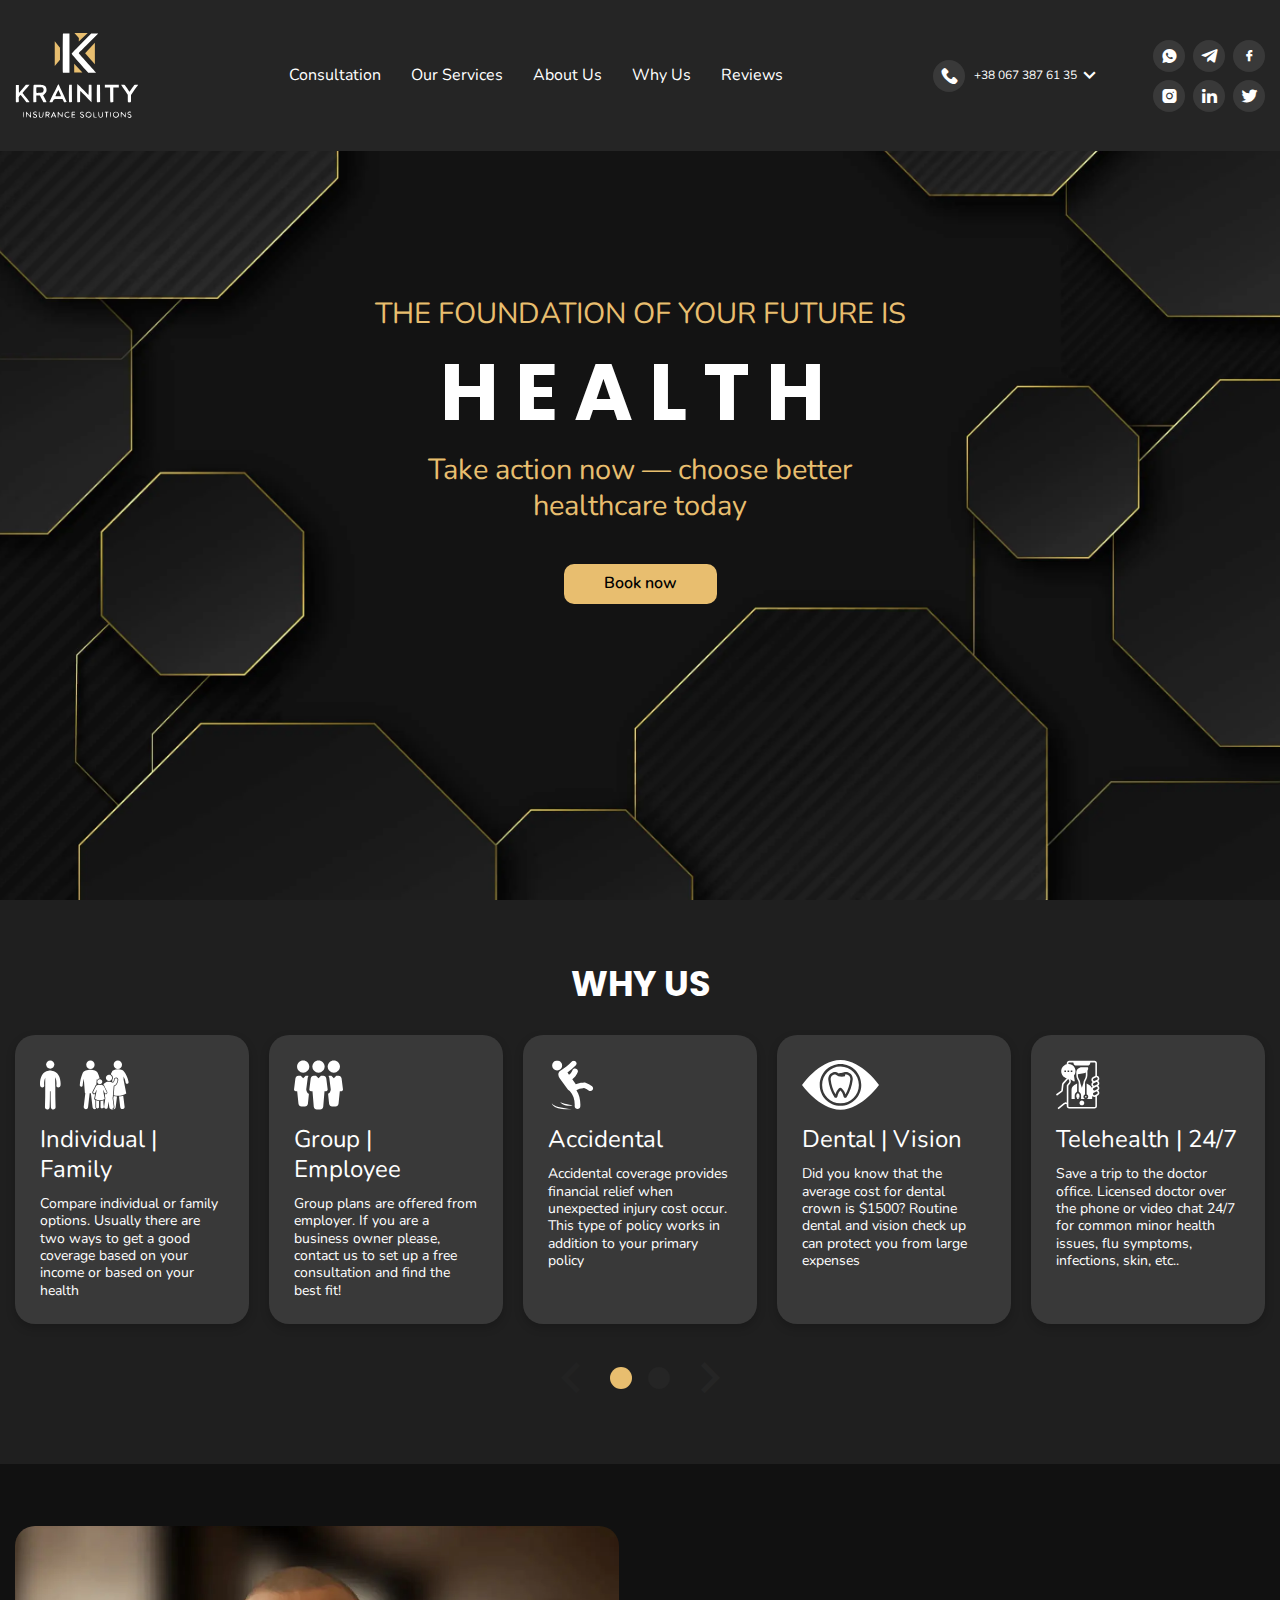
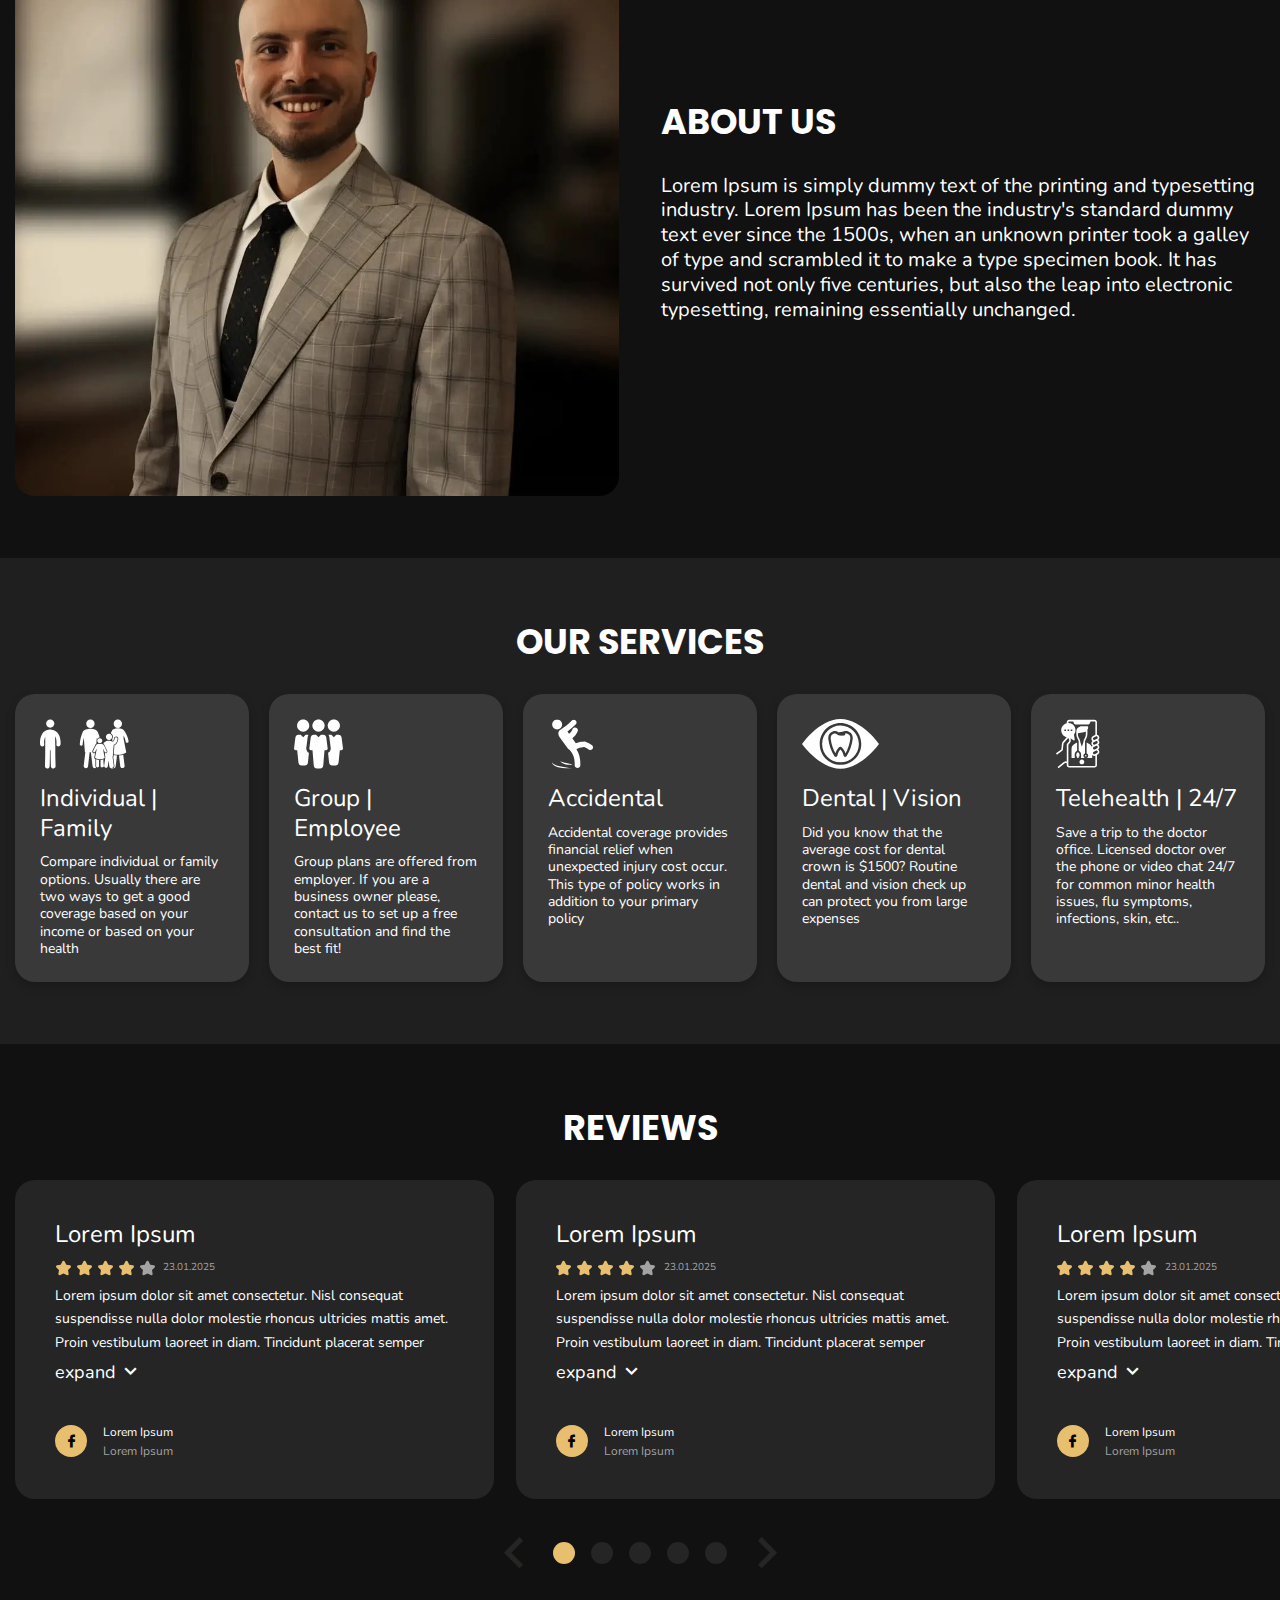
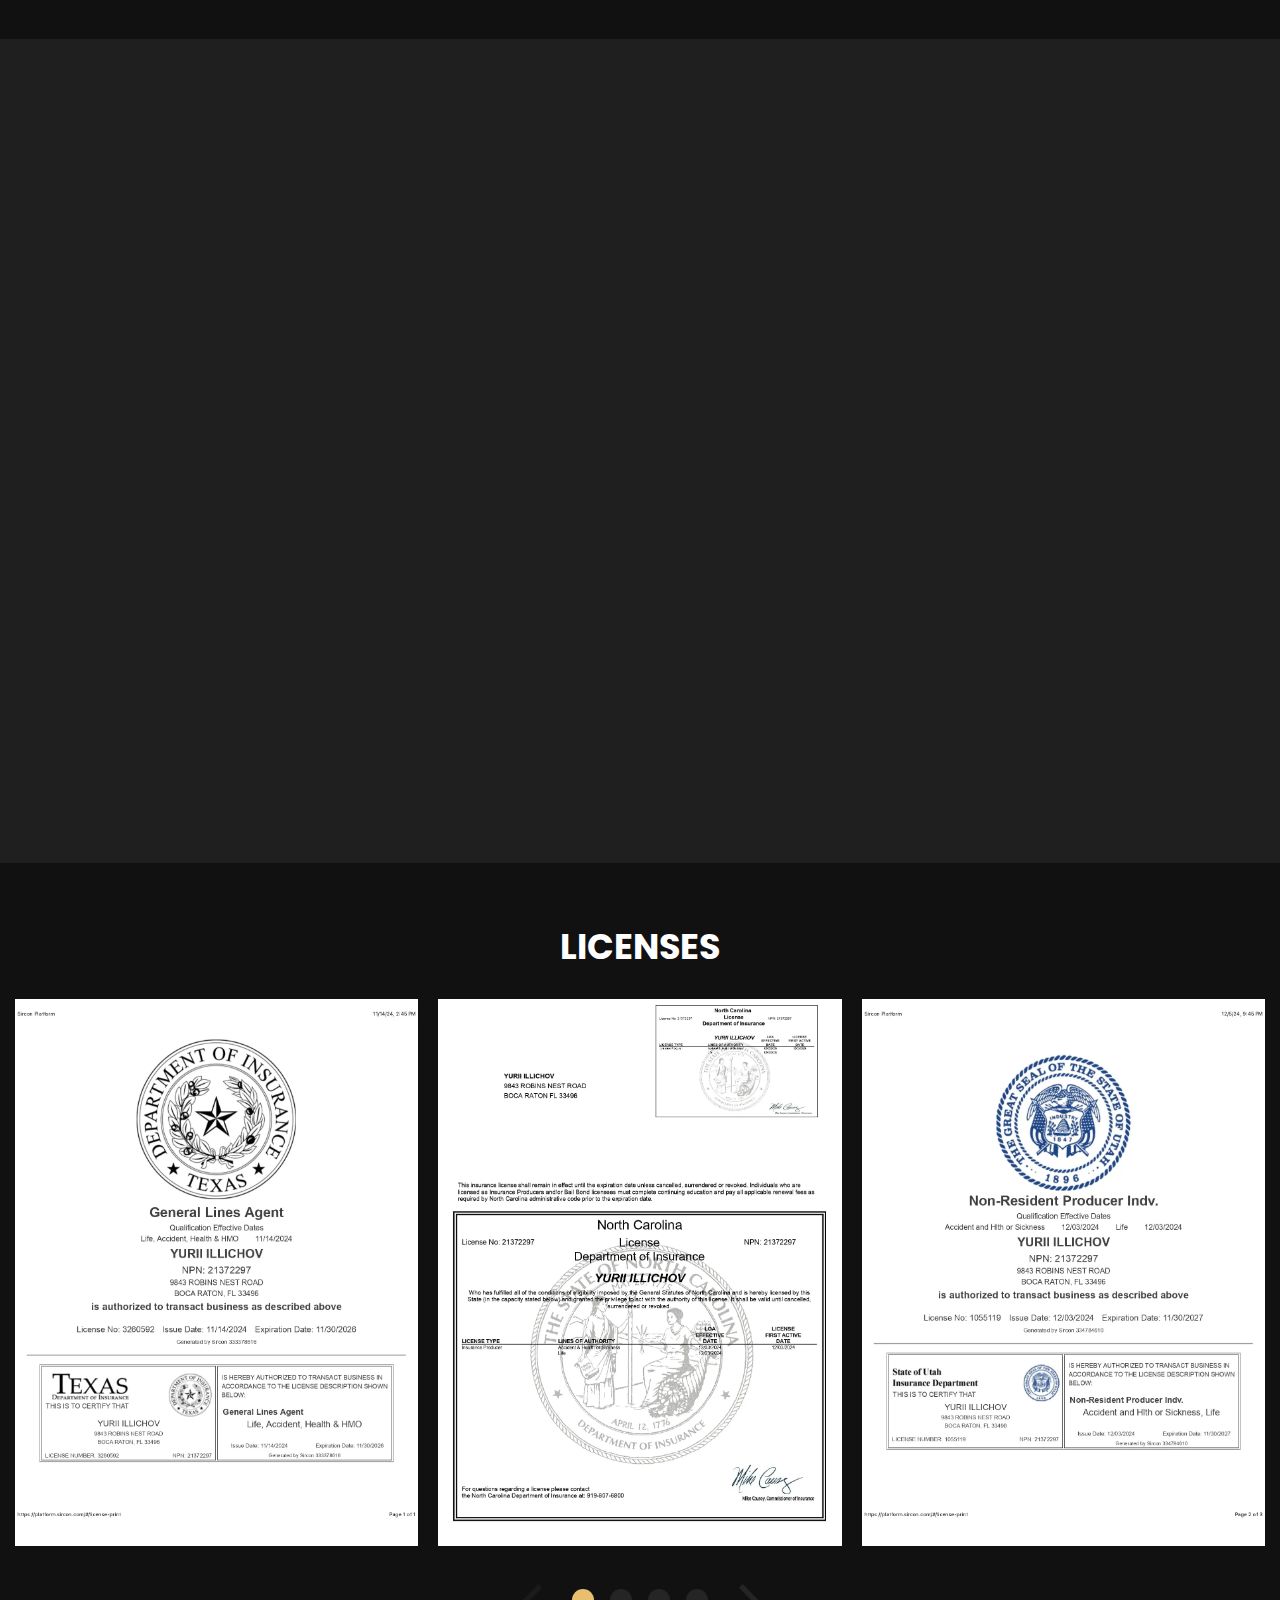
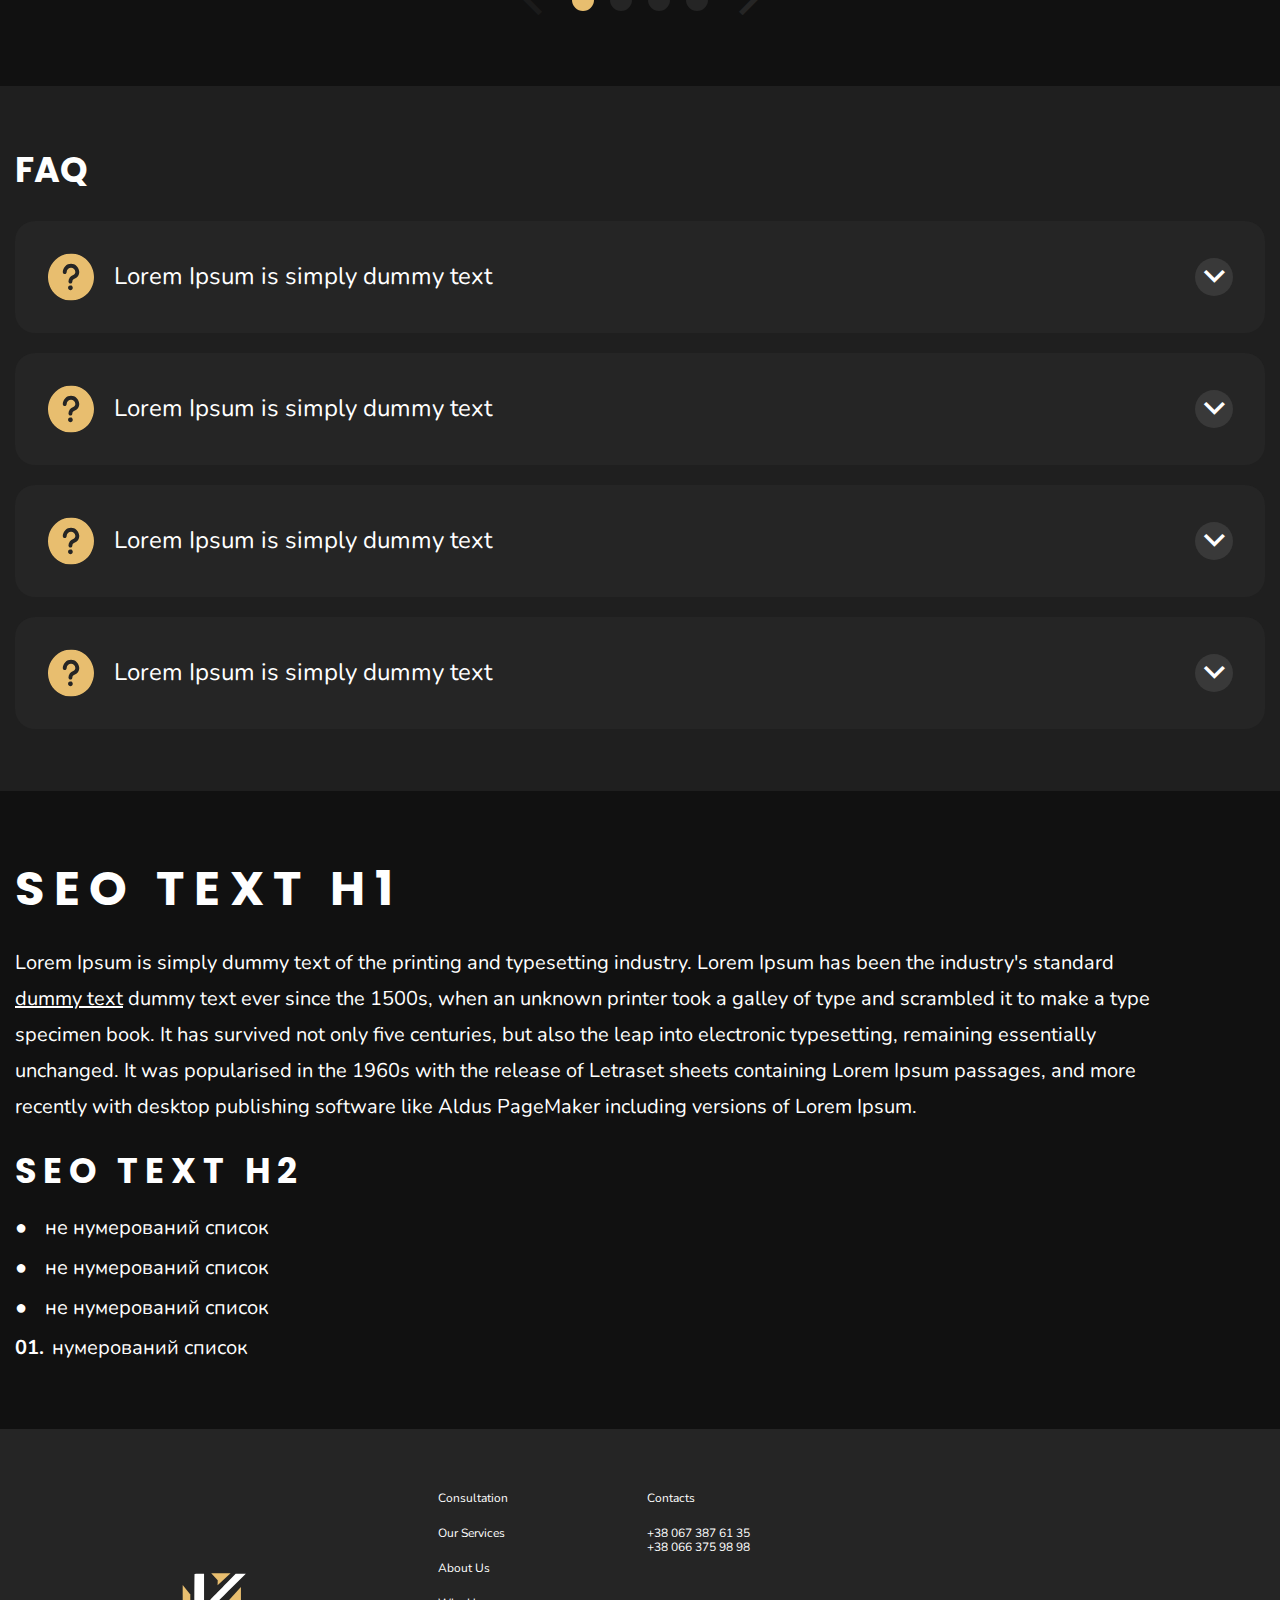
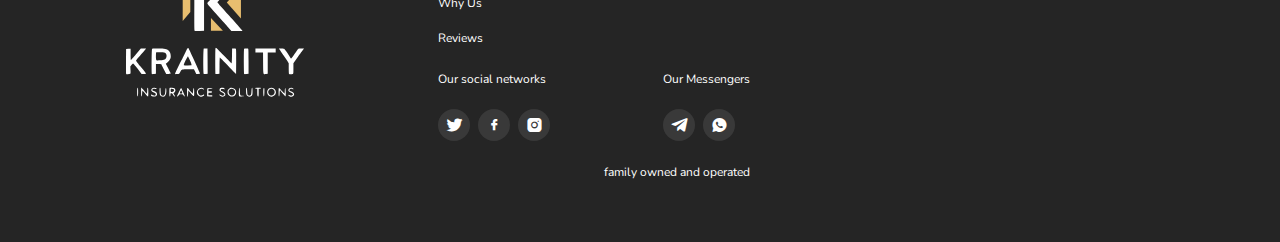
==== commit 0fce2320: "Add files via upload" ====
--- a/index.html
+++ b/index.html
@@ -5,10 +5,8 @@
 	<title>HomePage</title>
 	<meta charset="UTF-8">
 	<meta name="format-detection" content="telephone=no">
-	<!-- <style>body{opacity: 0;}</style> -->
-	<link rel="stylesheet" href="css/style.min.css?_v=20250330111300">
+	<link rel="stylesheet" href="css/style.min.css?_v=20250331204050">
 	<link rel="shortcut icon" href="favicon.ico">
-	<!-- <meta name="robots" content="noindex, nofollow"> -->
 	<meta name="viewport" content="width=device-width, initial-scale=1.0">
 </head>
 
@@ -165,6 +163,20 @@
 									</p>
 								</div>
 							</div>
+							<div class="why-us__slide swiper-slide">
+								<div class="why-us__item">
+									<div class="why-us__icon">
+										<img src="img/telehealth.svg" alt="Telehealth Icon">
+									</div>
+									<h3 class="why-us__heading">Telehealth | 24/7</h3>
+									<p class="why-us__text">
+										Save a trip to the doctor office. Licensed doctor over the phone or video chat
+										24/7 for
+										common minor health issues, flu
+										symptoms, infections, skin, etc..
+									</p>
+								</div>
+							</div>
 						</div>
 						<div class="swiper-nav">
 							<button class="swiper-button-prev _icon-arrow-prev" type="button"></button>
@@ -198,88 +210,72 @@
 			<section class="section why-us" id="our-services">
 				<div class="why-us__container">
 					<h2 class="why-us__title title">our services</h2>
-					<div class="why-us__slider swiper">
-						<div class="why-us__wrapper swiper-wrapper">
-							<div class="why-us__slide swiper-slide">
-								<div class="why-us__item">
-									<div class="why-us__icon">
-										<img src="img/individual.svg" alt="Individual Icon">
-									</div>
-									<h3 class="why-us__heading">Individual | Family</h3>
-									<p class="why-us__text">
-										Compare individual or family options. Usually there are two ways to get a good
-										coverage
-										based on your income or based on
-										your health
-									</p>
-								</div>
-							</div>
-							<div class="why-us__slide swiper-slide">
-								<div class="why-us__item">
-									<div class="why-us__icon">
-										<img src="img/group.svg" alt="Employee Icon">
-									</div>
-									<h3 class="why-us__heading">Group | Employee</h3>
-									<p class="why-us__text">
-										Group plans are offered from employer. If you are a business owner please,
-										contact
-										us to
-										set
-										up a free consultation and
-										find the best fit!
-									</p>
-								</div>
-							</div>
-							<div class="why-us__slide swiper-slide">
-								<div class="why-us__item">
-									<div class="why-us__icon">
-										<img src="img/accidental.svg" alt="Accidental Icon">
-									</div>
-									<h3 class="why-us__heading">Accidental</h3>
-									<p class="why-us__text">
-										Accidental coverage provides financial relief when unexpected injury cost occur.
-										This
-										type
-										of policy works in addition
-										to your primary policy
-									</p>
-								</div>
-							</div>
-							<div class="why-us__slide swiper-slide">
-								<div class="why-us__item">
-									<div class="why-us__icon">
-										<img src="img/dental.svg" alt="Dental Icon">
-									</div>
-									<h3 class="why-us__heading">Dental | Vision</h3>
-									<p class="why-us__text">
-										Did you know that the average cost for dental crown is $1500? Routine dental and
-										vision
-										check up can protect you from
-										large expenses
-									</p>
-								</div>
-							</div>
-							<div class="why-us__slide swiper-slide">
-								<div class="why-us__item">
-									<div class="why-us__icon">
-										<img src="img/telehealth.svg" alt="Telehealth Icon">
-									</div>
-									<h3 class="why-us__heading">Telehealth | 24/7</h3>
-									<p class="why-us__text">
-										Save a trip to the doctor office. Licensed doctor over the phone or video chat
-										24/7 for
-										common minor health issues, flu
-										symptoms, infections, skin, etc..
-									</p>
-								</div>
-							</div>
-						</div>
-						<div class="swiper-nav">
-							<button class="swiper-button-prev _icon-arrow-prev" type="button"></button>
-							<div class="swiper-pagination"></div>
-							<button class="swiper-button-next _icon-arrow-next" type="button"></button>
-						</div>
-					</div>
+					<div class="why-us__list ">
+						<div class="why-us__item">
+							<div class="why-us__icon">
+								<img src="img/individual.svg" alt="Individual Icon">
+							</div>
+							<h3 class="why-us__heading">Individual | Family</h3>
+							<p class="why-us__text">
+								Compare individual or family options. Usually there are two ways to get a good
+								coverage
+								based on your income or based on
+								your health
+							</p>
+						</div>
+						<div class="why-us__item">
+							<div class="why-us__icon">
+								<img src="img/group.svg" alt="Employee Icon">
+							</div>
+							<h3 class="why-us__heading">Group | Employee</h3>
+							<p class="why-us__text">
+								Group plans are offered from employer. If you are a business owner please,
+								contact
+								us to
+								set
+								up a free consultation and
+								find the best fit!
+							</p>
+						</div>
+						<div class="why-us__item">
+							<div class="why-us__icon">
+								<img src="img/accidental.svg" alt="Accidental Icon">
+							</div>
+							<h3 class="why-us__heading">Accidental</h3>
+							<p class="why-us__text">
+								Accidental coverage provides financial relief when unexpected injury cost occur.
+								This
+								type
+								of policy works in addition
+								to your primary policy
+							</p>
+						</div>
+						<div class="why-us__item">
+							<div class="why-us__icon">
+								<img src="img/dental.svg" alt="Dental Icon">
+							</div>
+							<h3 class="why-us__heading">Dental | Vision</h3>
+							<p class="why-us__text">
+								Did you know that the average cost for dental crown is $1500? Routine dental and
+								vision
+								check up can protect you from
+								large expenses
+							</p>
+						</div>
+						<div class="why-us__item">
+							<div class="why-us__icon">
+								<img src="img/telehealth.svg" alt="Telehealth Icon">
+							</div>
+							<h3 class="why-us__heading">Telehealth | 24/7</h3>
+							<p class="why-us__text">
+								Save a trip to the doctor office. Licensed doctor over the phone or video chat
+								24/7 for
+								common minor health issues, flu
+								symptoms, infections, skin, etc..
+							</p>
+						</div>
+					</div>
+
 				</div>
 			</section>
 
@@ -517,7 +513,7 @@
 				<div class="calendar__container">
 					<!-- Calendly inline widget begin -->
 					<div class="calendly-inline-widget" data-url="https://calendly.com/yuriy-illichov/health-insurance" style="min-width:320px;height:700px;"></div>
-					<script type="text/javascript" src="https://assets.calendly.com/assets/external/widget.js?_v=20250330111300" async></script>
+					<script type="text/javascript" src="https://assets.calendly.com/assets/external/widget.js?_v=20250331204050" async></script>
 					<!-- Calendly inline widget end -->
 				</div>
 			</div>
@@ -719,7 +715,7 @@
 					<div class="footer__col">
 						<nav class="footer__nav">
 							<ul class="footer__list">
-								<li class="footer__item"><a href="#consultation" class="footer__link">Consultation</a></li>
+								<li class="footer__item"><a href="#calendar" class="footer__link">Consultation</a></li>
 								<li class="footer__item"><a href="#our-services" class="footer__link">Our services</a></li>
 								<li class="footer__item"><a href="#about-us" class="footer__link">About us</a></li>
 								<li class="footer__item"><a href="#why-us" class="footer__link">Why us</a></li>
@@ -734,7 +730,7 @@
 							</div>
 						</div>
 					</div>
-					<div class="footer__col">
+					<div class="footer__col footer__messengers">
 						<div class="messengers">
 							<h4 class="messengers__title">Our social networks</h4>
 							<ul class="messengers__list">
@@ -760,12 +756,14 @@
 								</li>
 							</ul>
 						</div>
+
+						<div class="footer__messages">family owned and operated</div>
 					</div>
 				</div>
 			</div>
 		</footer>
 	</div>
-	<script src="js/app.min.js?_v=20250330111300"></script>
+	<script src="js/app.min.js?_v=20250331204050"></script>
 </body>
 
 </html>--- a/css/style.min.css
+++ b/css/style.min.css
@@ -1 +1 @@
-@import url('https://fonts.googleapis.com/css2?family=Inter:opsz,wght@14..32,100..900&family=Nunito:ital,wght@0,200..1000; 1,200..1000&display=swap');@import url(https://fonts.googleapis.com/css2?family=Poppins:wght@700&display=swap);@font-face{font-family:icons;font-display:swap;src:url(../fonts/icons.woff2) format("woff2");font-weight:400;font-style:normal}[class*=_icon-]::before{font-family:icons;font-style:normal;font-weight:400;font-variant:normal;text-transform:none;line-height:1;-webkit-font-smoothing:antialiased;-moz-osx-font-smoothing:grayscale}._icon-facebook:before{content:""}._icon-instagram:before{content:""}._icon-linkedin:before{content:""}._icon-phone:before{content:""}._icon-star:before{content:""}._icon-telegram:before{content:""}._icon-twiter:before{content:""}._icon-whatsapp:before{content:""}._icon-arrow-down:before{content:""}._icon-arrow-next:before{content:""}._icon-arrow-prev:before{content:""}:root{--primary:#e8be6f;--secondary:#252525;--black-color:#010101;--white-color:#ffffff;--gray-color:#393939;--gray-color2:#a3a3a3;--border-color:#232324;--bg-primary:#1f1f1f;--bg-secondary:#393939;--bg-pagination:#dac57c;--bg-main:#111111}*{padding:0;margin:0;border:0}*,*::after,*::before{box-sizing:border-box}*::after,*::before{display:inline-block}body,html{height:100%;min-width:320px}body{color:#fff;line-height:1;font-family:Nunito,sans-serif;font-size:.875rem;-ms-text-size-adjust:100%;-moz-text-size-adjust:100%;-webkit-text-size-adjust:100%;-webkit-font-smoothing:antialiased;-moz-osx-font-smoothing:grayscale}button,input,textarea{font-family:Nunito,sans-serif;font-size:inherit;line-height:inherit;color:inherit;background-color:rgba(0,0,0,0)}input,textarea{width:100%}label{display:inline-block}button,option,select{cursor:pointer}a{display:inline-block;color:inherit;text-decoration:none}ul li{list-style:none}img{vertical-align:top}h1,h2,h3,h4,h5,h6{font-weight:inherit;font-size:inherit}html{scroll-behavior:smooth}body{background:var(--bg-main)}.lock body{overflow:hidden;touch-action:none;-ms-scroll-chaining:none;overscroll-behavior:none}.loaded body{overflow:hidden}section{scroll-margin-top:9.5rem}img{display:block;max-width:100%}.wrapper{min-height:100%;display:flex;flex-direction:column;overflow:hidden}@supports (overflow:clip){.wrapper{overflow:clip}}.wrapper>main{flex:1 1 auto}.wrapper>*{min-width:0}[class*=__container]{max-width:80rem;margin:0 auto;padding:0 .9375rem}[class*="--gc"]{display:grid;min-width:0;grid-template-columns:.9375rem 1fr minmax(auto,78.125rem) 1fr .9375rem}[class*="--gc"]>*{min-width:0;grid-column:3/4}.button{min-height:2.5rem;display:inline-flex;padding:.625rem 2.5rem;justify-content:center;align-items:center;gap:.625rem;color:#000;font-size:1rem;font-weight:600;line-height:1.24;border-radius:.625rem;background:var(--primary);transition:all .3s ease}.button--fw{width:100%}.menu-wrap{display:flex;align-items:center;gap:.75rem;flex:1 1 auto}.menu__list{display:flex;align-items:center;justify-content:center;flex-wrap:wrap;row-gap:.75rem 1.875rem}.menu__link{text-align:center;font-size:16px;font-weight:400;line-height:1.24;text-transform:capitalize;transition:color .3s ease}.icon-menu{display:none}.spollers{background-color:var(--bg-primary)}.spollers__item{background-color:var(--secondary)}.spollers__title{position:relative;width:100%;display:flex;align-items:center;text-align:left;line-height:1.24;font-weight:400;list-style:none;cursor:default;transition:all .3s ease}.spollers__title::-webkit-details-marker,.spollers__title::marker{display:none}.spollers__title::before{content:"";flex-shrink:0;border-radius:50%;background-size:cover;background:url('data:image/svg+xml,<svg xmlns="http://www.w3.org/2000/svg" width="100%" height="100%" viewBox="0 0 48 50" fill="none"><g clip-path="url(%23clip0_574_606)"><path d="M24 0.587891C19.2533 0.587891 14.6131 2.02479 10.6663 4.71688C6.71954 7.40898 3.64341 11.2354 1.8269 15.7121C0.0103988 20.1889 -0.464881 25.1151 0.461164 29.8676C1.38721 34.6201 3.67299 38.9856 7.02945 42.412C10.3859 45.8384 14.6623 48.1718 19.3178 49.1171C23.9734 50.0625 28.799 49.5773 33.1844 47.7229C37.5698 45.8686 41.3181 42.7284 43.9553 38.6994C46.5924 34.6704 48 29.9335 48 25.0879C47.9914 18.5928 45.4601 12.3662 40.9611 7.77348C36.4621 3.18074 30.3626 0.59668 24 0.587891ZM23.398 38.7248C22.9153 38.7248 22.4434 38.5787 22.042 38.3049C21.6406 38.0312 21.3278 37.642 21.1431 37.1868C20.9584 36.7315 20.91 36.2305 21.0042 35.7472C21.0984 35.2639 21.3308 34.82 21.6722 34.4715C22.0135 34.1231 22.4484 33.8858 22.9218 33.7897C23.3953 33.6935 23.886 33.7429 24.332 33.9314C24.778 34.12 25.1591 34.4394 25.4273 34.8491C25.6955 35.2588 25.8387 35.7405 25.8387 36.2333C25.8387 36.8941 25.5815 37.5278 25.1238 37.9951C24.6661 38.4623 24.0453 38.7248 23.398 38.7248ZM27.5797 26.7738C26.9551 26.9714 26.4092 27.3686 26.0225 27.9069C25.6358 28.4452 25.4287 29.0961 25.4319 29.7637C25.4319 30.3143 25.2176 30.8424 24.8362 31.2318C24.4547 31.6212 23.9374 31.8399 23.398 31.8399C22.8586 31.8399 22.3412 31.6212 21.9598 31.2318C21.5784 30.8424 21.3641 30.3143 21.3641 29.7637C21.3576 28.2083 21.8414 26.692 22.7438 25.4388C23.6462 24.1856 24.9195 23.2619 26.3756 22.804C27.001 22.6067 27.548 22.2098 27.9361 21.6716C28.3241 21.1335 28.5329 20.4824 28.5315 19.8142C28.482 18.6223 27.9834 17.496 27.1397 16.6705C26.2961 15.8451 25.1727 15.3842 24.0041 15.3842C22.8355 15.3842 21.7121 15.8451 20.8684 16.6705C20.0248 17.496 19.5261 18.6223 19.4766 19.8142C19.4766 20.3648 19.2623 20.8929 18.8809 21.2823C18.4995 21.6717 17.9821 21.8904 17.4427 21.8904C16.9033 21.8904 16.386 21.6717 16.0045 21.2823C15.6231 20.8929 15.4088 20.3648 15.4088 19.8142C15.4776 17.5338 16.4133 15.3703 18.0177 13.7821C19.6221 12.1939 21.7692 11.3057 24.0041 11.3057C26.239 11.3057 28.3861 12.1939 29.9905 13.7821C31.5949 15.3703 32.5306 17.5338 32.5993 19.8142C32.6039 21.3703 32.1185 22.8867 31.2148 24.1398C30.311 25.3928 29.0366 26.3163 27.5797 26.7738Z" fill="%23E8BE6F"/></g><defs><clipPath id="clip0_574_606"><rect width="48" height="49" fill="white" transform="translate(0 0.587891)"/></clipPath></defs></svg>') center no-repeat}@media(min-width:80em){.spollers__title::before{width:3rem}}@media(min-width:20em)and (max-width:80em){.spollers__title::before{width:clamp(1.875rem ,1.5rem + 1.875vw ,3rem)}}@media(max-width:20em){.spollers__title::before{width:1.875rem}}@media(min-width:80em){.spollers__title::before{height:3rem}}@media(min-width:20em)and (max-width:80em){.spollers__title::before{height:clamp(1.875rem ,1.5rem + 1.875vw ,3rem)}}@media(max-width:20em){.spollers__title::before{height:1.875rem}}.spollers__title .spollers__icon{margin-left:auto;flex-shrink:0;display:flex;align-items:center;justify-content:center;text-align:center;border-radius:50%;background:var(--bg-secondary);backdrop-filter:blur(1.5rem);transition:all .3s ease}@media(min-width:80em){.spollers__title .spollers__icon{height:2.375rem}}@media(min-width:20em)and (max-width:80em){.spollers__title .spollers__icon{height:clamp(1.875rem ,1.7083333333rem + .8333333333vw ,2.375rem)}}@media(max-width:20em){.spollers__title .spollers__icon{height:1.875rem}}@media(min-width:80em){.spollers__title .spollers__icon{width:2.375rem}}@media(min-width:20em)and (max-width:80em){.spollers__title .spollers__icon{width:clamp(1.875rem ,1.7083333333rem + .8333333333vw ,2.375rem)}}@media(max-width:20em){.spollers__title .spollers__icon{width:1.875rem}}@media(min-width:80em){.spollers__title .spollers__icon{font-size:.875rem}}@media(min-width:20em)and (max-width:80em){.spollers__title .spollers__icon{font-size:clamp(.625rem ,.5416666667rem + .4166666667vw ,.875rem)}}@media(max-width:20em){.spollers__title .spollers__icon{font-size:.625rem}}._spoller-init .spollers__title{cursor:pointer}._spoller-init .spollers__title._spoller-active .spollers__icon{-webkit-transform:rotate(-180deg);transform:rotate(-180deg)}.spollers__body{font-size:.875rem;line-height:1.5rem}@media(min-width:80em){.spollers__body{padding-left:2rem}}@media(min-width:20em)and (max-width:80em){.spollers__body{padding-left:clamp(1.25rem ,1rem + 1.25vw ,2rem)}}@media(max-width:20em){.spollers__body{padding-left:1.25rem}}@media(min-width:80em){.spollers__body{padding-right:2rem}}@media(min-width:20em)and (max-width:80em){.spollers__body{padding-right:clamp(1.25rem ,1rem + 1.25vw ,2rem)}}@media(max-width:20em){.spollers__body{padding-right:1.25rem}}@media(min-width:80em){.spollers__body{padding-bottom:2rem}}@media(min-width:20em)and (max-width:80em){.spollers__body{padding-bottom:clamp(1.25rem ,1rem + 1.25vw ,2rem)}}@media(max-width:20em){.spollers__body{padding-bottom:1.25rem}}[data-showmore-content]{overflow:hidden}[data-showmore-button] span:last-child{display:none}._showmore-active [data-showmore-button] span{display:none}._showmore-active [data-showmore-button] span:last-child{display:block}.ibg{width:100%;height:100%;-o-object-fit:cover;object-fit:cover}.ibg--top{-o-object-position:top;object-position:top}.ibg--bottom{-o-object-position:bottom;object-position:bottom}.ibg--left{-o-object-position:left;object-position:left}.ibg--right{-o-object-position:right;object-position:right}.ibg--contain{-o-object-fit:contain;object-fit:contain}.title{font-family:Poppins,sans-serif;font-style:normal;font-weight:700;line-height:1.24;text-transform:uppercase}@media(min-width:80em){.title{font-size:2.1875rem}}@media(min-width:20em)and (max-width:80em){.title{font-size:clamp(1.25rem ,.9375rem + 1.5625vw ,2.1875rem)}}@media(max-width:20em){.title{font-size:1.25rem}}@media(min-width:80em){.title:not(:last-child){margin-bottom:1.875rem}}@media(min-width:20em)and (max-width:80em){.title:not(:last-child){margin-bottom:clamp(1rem ,.7083333333rem + 1.4583333333vw ,1.875rem)}}@media(max-width:20em){.title:not(:last-child){margin-bottom:1rem}}.center{text-align:center}.data{color:var(--gray-color2);font-size:.625rem;font-weight:400;line-height:1.5}.swiper-nav{position:relative;width:100%;display:flex;align-items:center;justify-content:center}@media(min-width:80em){.swiper-nav{margin-top:1.875rem}}@media(min-width:20em)and (max-width:80em){.swiper-nav{margin-top:clamp(1rem ,.7083333333rem + 1.4583333333vw ,1.875rem)}}@media(max-width:20em){.swiper-nav{margin-top:1rem}}@media(min-width:80em){.swiper-nav{gap:1rem}}@media(min-width:20em)and (max-width:80em){.swiper-nav{gap:clamp(.5rem ,.3333333333rem + .8333333333vw ,1rem)}}@media(max-width:20em){.swiper-nav{gap:.5rem}}.swiper-nav:has(.swiper-button-lock){display:none}.swiper:has(.swiper-pagination-lock){padding-bottom:0!important}.swiper.swiper-watch-progress{overflow:visible!important}.swiper.swiper-watch-progress .swiper-slide{opacity:1;height:auto!important}.swiper.swiper-watch-progress .swiper-slide:not(.swiper-slide-visible){opacity:0;pointer-events:none;transition:opacity .3s}.swiper-pagination{display:flex;align-items:center;justify-content:center}@media(min-width:80em){.swiper-pagination{gap:1rem}}@media(min-width:20em)and (max-width:80em){.swiper-pagination{gap:clamp(.5rem ,.3333333333rem + .8333333333vw ,1rem)}}@media(max-width:20em){.swiper-pagination{gap:.5rem}}.swiper-pagination.swiper-pagination-bullets-dynamic .swiper-pagination-bullet{-webkit-transform:scale(1)!important;transform:scale(1)!important;opacity:0;visibility:hidden;transition:all .3s ease-in-out!important}.swiper-pagination.swiper-pagination-bullets-dynamic .swiper-pagination-bullet.swiper-pagination-bullet-active-main{opacity:1!important;visibility:visible;background:var(--secondary)}.swiper-pagination.swiper-pagination-bullets-dynamic .swiper-pagination-bullet.swiper-pagination-bullet-active{background:var(--primary)}.swiper-pagination.swiper-pagination-bullets-dynamic .swiper-pagination-bullet.swiper-pagination-bullet-active-prev,.swiper-pagination.swiper-pagination-bullets-dynamic .swiper-pagination-bullet.swiper-pagination-bullet-active-prev-prev{opacity:0!important}.swiper-pagination .swiper-pagination-bullet{flex-shrink:0;transition:all .3s ease;background:var(--secondary);border-radius:50%}@media(min-width:80em){.swiper-pagination .swiper-pagination-bullet{width:1.375rem}}@media(min-width:20em)and (max-width:80em){.swiper-pagination .swiper-pagination-bullet{width:clamp(.75rem ,.5416666667rem + 1.0416666667vw ,1.375rem)}}@media(max-width:20em){.swiper-pagination .swiper-pagination-bullet{width:.75rem}}@media(min-width:80em){.swiper-pagination .swiper-pagination-bullet{height:1.375rem}}@media(min-width:20em)and (max-width:80em){.swiper-pagination .swiper-pagination-bullet{height:clamp(.75rem ,.5416666667rem + 1.0416666667vw ,1.375rem)}}@media(max-width:20em){.swiper-pagination .swiper-pagination-bullet{height:.75rem}}.swiper-pagination .swiper-pagination-bullet.swiper-pagination-bullet-active{background:var(--primary)}.swiper-button-next,.swiper-button-prev{flex-shrink:0;display:flex;align-items:center;justify-content:center;background:rgba(0,0,0,0);color:var(--secondary);transition:all .3s ease}@media(min-width:80em){.swiper-button-next,.swiper-button-prev{width:3rem}}@media(min-width:20em)and (max-width:80em){.swiper-button-next,.swiper-button-prev{width:clamp(2.5rem ,2.3333333333rem + .8333333333vw ,3rem)}}@media(max-width:20em){.swiper-button-next,.swiper-button-prev{width:2.5rem}}@media(min-width:80em){.swiper-button-next,.swiper-button-prev{height:3rem}}@media(min-width:20em)and (max-width:80em){.swiper-button-next,.swiper-button-prev{height:clamp(2.5rem ,2.3333333333rem + .8333333333vw ,3rem)}}@media(max-width:20em){.swiper-button-next,.swiper-button-prev{height:2.5rem}}@media(min-width:80em){.swiper-button-next,.swiper-button-prev{font-size:2rem}}@media(min-width:20em)and (max-width:80em){.swiper-button-next,.swiper-button-prev{font-size:clamp(1.5rem ,1.3333333333rem + .8333333333vw ,2rem)}}@media(max-width:20em){.swiper-button-next,.swiper-button-prev{font-size:1.5rem}}.swiper-button-next.swiper-button-disabled,.swiper-button-prev.swiper-button-disabled{opacity:.5;color:var(--secondary)}@media(any-hover:hover){.swiper-button-next:hover,.swiper-button-prev:hover{color:var(--primary)}}.header{position:fixed;z-index:10000;top:0;left:0;width:100%;padding:2.0625rem 0;background:var(--secondary);transition:all .3s ease}@media(max-width:74.99875em){.header{padding:1.25rem 0}}@media(max-width:61.99875em){.header{padding:.75rem 0}}.header .header__container{display:flex;align-items:center;gap:.75rem}.header._header-scroll{background:rgba(37,37,37,.9);margin-top:-9.5rem}.header._header-show{margin-top:0}@media(min-width:62em){.header .messengers .messengers__list{display:grid;grid-template-columns:repeat(3,1fr)}}.header__logo{position:relative;z-index:1000;flex-shrink:0;max-width:7.75rem}@media(max-width:74.99875em){.header__logo{max-width:6.25rem}}@media(max-width:61.99875em){.header__logo{max-width:4.375rem}}.header__logo img{width:100%}.phones{position:relative}@media(max-width:61.99875em){.phones{margin-top:auto}}@media(any-hover:hover){.phones:hover .phones__dropdown{-webkit-transform:translateY(0);transform:translateY(0);opacity:1;pointer-events:initial}.phones:hover .phone{color:var(--primary)}.phones:hover .phone::before{content:"";position:absolute;top:100%;left:0;width:100%;height:12px}.phones:hover .phone .arrow-down{-webkit-transform:rotate(-180deg);transform:rotate(-180deg)}}.phones .phones__main{display:flex;align-items:center;gap:.5625rem}.phones .phones__icon{width:2rem;height:2rem;flex-shrink:0;display:flex;align-items:center;justify-content:center;border-radius:50%;border-radius:16px;background:var(--gray-color)}@media(max-width:61.99875em){.phones .phones__icon{display:none}}.phones ._icon-phone{font-size:1rem}.phones .phone{white-space:nowrap;display:flex;align-items:center;font-size:.75rem;font-weight:400;line-height:120%;transition:all .3s ease}@media(max-width:61.99875em){.phones .phone{display:none}}@media(any-hover:hover){.phones .phone:hover{color:var(--primary)}.phones .phone:hover .arrow-down{-webkit-transform:rotate(-180deg);transform:rotate(-180deg)}}.phones .arrow-down{display:flex;align-items:center;justify-content:center;width:1.5rem;height:1.5rem;flex-shrink:0;transition:-webkit-transform .3s ease;transition:transform .3s ease;transition:transform .3s ease,-webkit-transform .3s ease}.phones .arrow-down::before{font-size:.5rem}@media(min-width:62em){.phones .phones__dropdown{position:absolute;top:calc(100% + 6px);right:0;width:-webkit-fit-content;width:-moz-fit-content;width:fit-content;height:-webkit-fit-content;height:-moz-fit-content;height:fit-content;padding:6px;border-radius:8px;background:var(--gray-color);transition:all .3s ease;-webkit-transform:translateY(-10px);transform:translateY(-10px);opacity:0;pointer-events:none}}.phones .phones__dropdown ul{display:flex;flex-direction:column;row-gap:.125rem}@media(max-width:61.99875em){.phones .phones__dropdown ul{flex-direction:row;flex-wrap:wrap;gap:.125rem .75rem;font-size:16px}}.phones .phones__dropdown li{padding:6px}.phones .phones__dropdown li a{transition:color .3s ease}@media(any-hover:hover){.phones .phones__dropdown li a:hover{color:var(--primary)}}@media(min-width:992px)and (min-width:80em){.messengers{margin-left:2.5rem}}@media(min-width:992px)and (min-width:74.99875em)and (max-width:80em){.messengers{margin-left:clamp(1.25rem ,-17.4950012497rem + 24.9937515621vw ,2.5rem)}}@media(min-width:992px)and (max-width:74.99875em){.messengers{margin-left:1.25rem}}.messengers .messengers__title{font-size:.75rem;font-size:12px;font-weight:400;line-height:1.6}@media(min-width:80em){.messengers .messengers__title:not(:last-child){margin-bottom:1.25rem}}@media(min-width:20em)and (max-width:80em){.messengers .messengers__title:not(:last-child){margin-bottom:clamp(.625rem ,.4166666667rem + 1.0416666667vw ,1.25rem)}}@media(max-width:20em){.messengers .messengers__title:not(:last-child){margin-bottom:.625rem}}.messengers .messengers__list{gap:8px}@media(min-width:992px){.messengers .messengers__list{display:grid;grid-template-columns:repeat(3,1fr)}}@media(max-width:80em){.messengers .messengers__list{display:flex;flex-wrap:wrap}}.messengers .messengers__item{width:-webkit-fit-content;width:-moz-fit-content;width:fit-content}.messengers .messengers__link{display:flex;flex-direction:column;justify-content:center;align-items:center;width:2rem;height:2rem;border-radius:50%;background:var(--bg-secondary);transition:all .3s ease;color:var(--white-color)}@media(any-hover:hover){.messengers .messengers__link:hover{background:var(--primary);color:var(--secondary)}}.footer{min-height:280px;background:var(--secondary)}@media(min-width:80em){.footer{padding-top:3.875rem}}@media(min-width:20em)and (max-width:80em){.footer{padding-top:clamp(2rem ,1.375rem + 3.125vw ,3.875rem)}}@media(max-width:20em){.footer{padding-top:2rem}}@media(min-width:80em){.footer{padding-bottom:3.875rem}}@media(min-width:20em)and (max-width:80em){.footer{padding-bottom:clamp(2rem ,1.375rem + 3.125vw ,3.875rem)}}@media(max-width:20em){.footer{padding-bottom:2rem}}.footer .footer__heading{font-size:.75rem;font-size:12px;font-weight:400;line-height:1.24}@media(min-width:80em){.footer .footer__heading:not(:last-child){margin-bottom:1.25rem}}@media(min-width:20em)and (max-width:80em){.footer .footer__heading:not(:last-child){margin-bottom:clamp(.625rem ,.4166666667rem + 1.0416666667vw ,1.25rem)}}@media(max-width:20em){.footer .footer__heading:not(:last-child){margin-bottom:.625rem}}.footer .footer__container{display:flex;justify-content:space-between;gap:1.5rem}@media(max-width:80em){.footer .footer__container{flex-direction:column;justify-content:flex-start}}.footer .footer__logo{width:11.25rem;flex-shrink:0}.footer .footer__logo img{width:100%}@media(max-width:80em){.footer .footer__logo{display:flex;align-items:center;justify-content:center;margin-left:auto;margin-right:auto}}.footer .footer__row{flex:1 1 auto;max-width:51.6875rem;display:flex;justify-content:space-between;margin-left:auto}@media(min-width:80em){.footer .footer__row{gap:1.5rem}}@media(min-width:20em)and (max-width:80em){.footer .footer__row{gap:clamp(1rem ,.8333333333rem + .8333333333vw ,1.5rem)}}@media(max-width:20em){.footer .footer__row{gap:1rem}}@media(max-width:80em){.footer .footer__row{flex-direction:column;margin-left:0}}.footer .footer__col{width:50%;max-width:19.5rem;display:flex;justify-content:space-between}@media(min-width:80em){.footer .footer__col{gap:1.5rem}}@media(min-width:20em)and (max-width:80em){.footer .footer__col{gap:clamp(1rem ,.8333333333rem + .8333333333vw ,1.5rem)}}@media(max-width:20em){.footer .footer__col{gap:1rem}}@media(max-width:47.99875em){.footer .footer__col{flex-direction:column}}@media(min-width:80em){.footer .footer__item:not(:last-child){margin-bottom:1.25rem}}@media(min-width:20em)and (max-width:80em){.footer .footer__item:not(:last-child){margin-bottom:clamp(.625rem ,.4166666667rem + 1.0416666667vw ,1.25rem)}}@media(max-width:20em){.footer .footer__item:not(:last-child){margin-bottom:.625rem}}.footer .footer__link{display:inline-flex;font-size:12px;font-weight:400;line-height:1.24;transition:color .3s ease;text-transform:capitalize}@media(any-hover:hover){.footer .footer__link:hover{color:var(--primary)}}.footer .footer__phones{display:flex;flex-direction:column}.footer .footer__phones a{display:inline-flex;align-items:center;font-size:12px;font-weight:400;line-height:1.2;transition:color .3s ease}@media(any-hover:hover){.footer .footer__phones a:hover{color:var(--primary)}}.hero{position:relative;display:flex;align-items:center;justify-content:center;min-height:100vh;text-align:center;padding-bottom:11.25rem;padding-top:11.25rem}.hero .hero__container{position:relative;z-index:5;display:flex;flex-direction:column;align-items:center;justify-content:center;text-align:center}.hero .hero__subtitle{color:var(--primary);font-weight:400;line-height:1.24;text-transform:uppercase}@media(min-width:80em){.hero .hero__subtitle{font-size:1.8125rem}}@media(min-width:20em)and (max-width:80em){.hero .hero__subtitle{font-size:clamp(1rem ,.7291666667rem + 1.3541666667vw ,1.8125rem)}}@media(max-width:20em){.hero .hero__subtitle{font-size:1rem}}@media(min-width:80em){.hero .hero__subtitle:not(:last-child){margin-bottom:1.25rem}}@media(min-width:20em)and (max-width:80em){.hero .hero__subtitle:not(:last-child){margin-bottom:clamp(.75rem ,.5833333333rem + .8333333333vw ,1.25rem)}}@media(max-width:20em){.hero .hero__subtitle:not(:last-child){margin-bottom:.75rem}}.hero .hero__title{color:var(--white-color);font-family:Poppins,sans-serif;font-weight:700;line-height:1;text-transform:uppercase;letter-spacing:.2em}@media(min-width:80em){.hero .hero__title{font-size:5rem}}@media(min-width:20em)and (max-width:80em){.hero .hero__title{font-size:clamp(2rem ,1rem + 5vw ,5rem)}}@media(max-width:20em){.hero .hero__title{font-size:2rem}}@media(min-width:80em){.hero .hero__title:not(:last-child){margin-bottom:1.25rem}}@media(min-width:20em)and (max-width:80em){.hero .hero__title:not(:last-child){margin-bottom:clamp(.75rem ,.5833333333rem + .8333333333vw ,1.25rem)}}@media(max-width:20em){.hero .hero__title:not(:last-child){margin-bottom:.75rem}}.hero .hero__text{max-width:26.875rem;color:var(--primary);font-weight:400;line-height:1.24}@media(min-width:80em){.hero .hero__text{font-size:1.8125rem}}@media(min-width:20em)and (max-width:80em){.hero .hero__text{font-size:clamp(.875rem ,.5625rem + 1.5625vw ,1.8125rem)}}@media(max-width:20em){.hero .hero__text{font-size:.875rem}}@media(min-width:80em){.hero .hero__text:not(:last-child){margin-bottom:2.5rem}}@media(min-width:20em)and (max-width:80em){.hero .hero__text:not(:last-child){margin-bottom:clamp(1.25rem ,.8333333333rem + 2.0833333333vw ,2.5rem)}}@media(max-width:20em){.hero .hero__text:not(:last-child){margin-bottom:1.25rem}}.hero .hero__bg{position:absolute;inset:0;z-index:1;overflow:hidden}.hero .hero__bg img{width:100%;height:100%;-o-object-fit:cover;object-fit:cover}.about-us{background:var(--bg-main)}@media(min-width:80em){.about-us .about-us__row{gap:2.625rem}}@media(min-width:20em)and (max-width:80em){.about-us .about-us__row{gap:clamp(1.25rem ,.7916666667rem + 2.2916666667vw ,2.625rem)}}@media(max-width:20em){.about-us .about-us__row{gap:1.25rem}}@media(min-width:992px){.about-us .about-us__row{display:grid;grid-template-columns:repeat(2,1fr);align-items:center}}@media(max-width:61.99875em){.about-us .about-us__row{display:flex;flex-direction:column}}.about-us .about-us__img{width:100%;display:flex;align-items:center;justify-content:center}.about-us .about-us__img img{width:100%;aspect-ratio:592/559;-o-object-fit:cover;object-fit:cover}@media(min-width:80em){.about-us .about-us__img img{border-radius:1.25rem}}@media(min-width:20em)and (max-width:80em){.about-us .about-us__img img{border-radius:clamp(.75rem ,.5833333333rem + .8333333333vw ,1.25rem)}}@media(max-width:20em){.about-us .about-us__img img{border-radius:.75rem}}.about-us .about-us__text{font-weight:400;line-height:1.24}@media(min-width:80em){.about-us .about-us__text{font-size:1.25rem}}@media(min-width:20em)and (max-width:80em){.about-us .about-us__text{font-size:clamp(1rem ,.9166666667rem + .4166666667vw ,1.25rem)}}@media(max-width:20em){.about-us .about-us__text{font-size:1rem}}.licenses .licenses__slider:not(.swiper-initialized){overflow:hidden}.licenses .licenses__slider:not(.swiper-initialized) .licenses__wrapper{display:flex;gap:1.25rem}.licenses .licenses__slider:not(.swiper-initialized) .licenses__slide{display:flex;align-items:center;flex-shrink:0;width:calc(33.333% - .625rem)}@media(max-width:61.99875em){.licenses .licenses__slider:not(.swiper-initialized) .licenses__slide{width:calc(50% - .625rem)}}@media(max-width:47.99875em){.licenses .licenses__slider:not(.swiper-initialized) .licenses__slide{width:calc(75% - .625rem)}}@media(max-width:29.99875em){.licenses .licenses__slider:not(.swiper-initialized) .licenses__slide{width:100%}}.licenses .licenses__slide{display:flex;align-items:center}.licenses .licenses__img{display:flex;align-items:center;justify-content:center;width:100%;height:100%}.licenses .licenses__img img{width:100%;height:100%;max-width:100%;-o-object-fit:cover;object-fit:cover}.why-us{overflow:hidden;background-color:var(--bg-primary)}.why-us .why-us__title{text-align:center}.why-us .why-us__slider{overflow:visible}.why-us .why-us__slider:not(.swiper-initialized) .why-us__wrapper{display:flex;justify-content:space-between;gap:1.25rem}@media(max-width:29.99875em){.why-us .why-us__slider:not(.swiper-initialized) .why-us__wrapper{gap:1rem}}.why-us .why-us__slider:not(.swiper-initialized) .why-us__slide{width:calc(20% - 1.25rem);flex-shrink:0}@media(max-width:61.99875em){.why-us .why-us__slider:not(.swiper-initialized) .why-us__slide{width:calc(33.333% - 1.25rem)}}@media(max-width:47.99875em){.why-us .why-us__slider:not(.swiper-initialized) .why-us__slide{width:calc(50% - 1.25rem)}}@media(max-width:29.99875em){.why-us .why-us__slider:not(.swiper-initialized) .why-us__slide{width:calc(75% - 1rem)}}.why-us .why-us__slider:not(.swiper-initialized) .swiper-nav{display:none}.why-us .why-us__list{display:grid;grid-template-columns:repeat(auto-fill,minmax(13.75rem,1fr))}@media(min-width:80em){.why-us .why-us__list{gap:1.25rem}}@media(min-width:20em)and (max-width:80em){.why-us .why-us__list{gap:clamp(.75rem ,.5833333333rem + .8333333333vw ,1.25rem)}}@media(max-width:20em){.why-us .why-us__list{gap:.75rem}}.why-us .why-us__item{height:100%;display:flex;flex-direction:column;background:var(--gray-color);color:var(--white-color);box-shadow:0 4px 10px rgba(0,0,0,.2);transition:box-shadow .3s ease,-webkit-transform .3s ease;transition:transform .3s ease,box-shadow .3s ease;transition:transform .3s ease,box-shadow .3s ease,-webkit-transform .3s ease}@media(min-width:80em){.why-us .why-us__item{border-radius:1.25rem}}@media(min-width:20em)and (max-width:80em){.why-us .why-us__item{border-radius:clamp(.75rem ,.5833333333rem + .8333333333vw ,1.25rem)}}@media(max-width:20em){.why-us .why-us__item{border-radius:.75rem}}@media(min-width:80em){.why-us .why-us__item{padding:1.5625rem}}@media(min-width:20em)and (max-width:80em){.why-us .why-us__item{padding:clamp(.75rem ,.4791666667rem + 1.3541666667vw ,1.5625rem)}}@media(max-width:20em){.why-us .why-us__item{padding:.75rem}}.why-us .why-us__item:hover{-webkit-transform:translateY(-.1875rem);transform:translateY(-.1875rem);box-shadow:0 3px 10px rgba(255,255,255,.1)}.why-us .why-us__icon img{width:auto}@media(min-width:80em){.why-us .why-us__icon img{height:3.125rem}}@media(min-width:20em)and (max-width:80em){.why-us .why-us__icon img{height:clamp(2rem ,1.625rem + 1.875vw ,3.125rem)}}@media(max-width:20em){.why-us .why-us__icon img{height:2rem}}.why-us .why-us__icon:not(:last-child){margin-bottom:.9375rem}.why-us .why-us__heading{font-style:normal;font-weight:400;line-height:1.24;text-transform:capitalize}@media(min-width:80em){.why-us .why-us__heading{font-size:1.5rem}}@media(min-width:20em)and (max-width:80em){.why-us .why-us__heading{font-size:clamp(1rem ,.8333333333rem + .8333333333vw ,1.5rem)}}@media(max-width:20em){.why-us .why-us__heading{font-size:1rem}}.why-us .why-us__heading:not(:last-child){margin-bottom:.625rem}.why-us .why-us__text{font-size:.875rem;font-weight:400;line-height:1.24}.reviews{overflow:hidden}.reviews .reviews__slider{overflow:visible}.reviews .reviews__slider:not(.swiper-initialized) .reviews__wrapper{display:flex;gap:1.375rem}@media(max-width:29.99875em){.reviews .reviews__slider:not(.swiper-initialized) .reviews__wrapper{gap:1rem}}.reviews .reviews__slider:not(.swiper-initialized) .reviews__slide{width:30rem;flex-shrink:0}@media(max-width:61.99875em){.reviews .reviews__slider:not(.swiper-initialized) .reviews__slide{width:calc(50% - .6875rem)}}@media(max-width:47.99875em){.reviews .reviews__slider:not(.swiper-initialized) .reviews__slide{width:calc(75% - .6875rem)}}@media(max-width:29.99875em){.reviews .reviews__slider:not(.swiper-initialized) .reviews__slide{width:calc(85% - .5rem)}}.reviews .reviews__slider:not(.swiper-initialized) .swiper-nav{display:none}.item-review{display:flex;flex-direction:column;border:2px solid var(--border-colo);background:var(--secondary)}@media(min-width:80em){.item-review{padding:2.5rem}}@media(min-width:20em)and (max-width:80em){.item-review{padding:clamp(1.25rem ,.8333333333rem + 2.0833333333vw ,2.5rem)}}@media(max-width:20em){.item-review{padding:1.25rem}}@media(min-width:80em){.item-review{border-radius:1.25rem}}@media(min-width:20em)and (max-width:80em){.item-review{border-radius:clamp(.75rem ,.5833333333rem + .8333333333vw ,1.25rem)}}@media(max-width:20em){.item-review{border-radius:.75rem}}.item-review .item-review__name{font-weight:400;line-height:1.24}@media(min-width:80em){.item-review .item-review__name{font-size:1.5rem}}@media(min-width:20em)and (max-width:80em){.item-review .item-review__name{font-size:clamp(1.125rem ,1rem + .625vw ,1.5rem)}}@media(max-width:20em){.item-review .item-review__name{font-size:1.125rem}}.item-review .item-review__name:not(:last-child){margin-bottom:.625rem}.item-review .item-review__reting{display:flex;align-items:center;gap:.5rem}.item-review .item-review__reting:not(:last-child){margin-bottom:.5rem}.item-review .item-review__content{font-size:.875rem;font-weight:400;line-height:1.7}@media(min-width:80em){.item-review .item-review__content:not(:last-child){margin-bottom:2.5rem}}@media(min-width:20em)and (max-width:80em){.item-review .item-review__content:not(:last-child){margin-bottom:clamp(1.25rem ,.8333333333rem + 2.0833333333vw ,2.5rem)}}@media(max-width:20em){.item-review .item-review__content:not(:last-child){margin-bottom:1.25rem}}.item-review .item-review__content._showmore-active .item-review__btn::before{-webkit-transform:translateY(-50%) rotate(-180deg);transform:translateY(-50%) rotate(-180deg)}.item-review .item-review__btn{position:relative;margin-top:.375rem;padding-right:1.25rem;font-size:18px;font-size:1.125rem;font-weight:400;line-height:1.25rem}.item-review .item-review__btn::before{position:absolute;top:50%;right:0;width:.75rem;font-size:.5rem;-webkit-transform:translateY(-50%);transform:translateY(-50%);transition:-webkit-transform .3s ease;transition:transform .3s ease;transition:transform .3s ease,-webkit-transform .3s ease}._showmore-active .item-review .item-review__btn::before{-webkit-transform:translateY(-50%) rotate(-180deg);transform:translateY(-50%) rotate(-180deg)}.user{display:flex;gap:1rem;font-size:12px;font-weight:400;line-height:1.24}.user .user__social{flex-shrink:0;display:flex;align-items:center;justify-content:center;width:2rem;height:2rem;border-radius:50%;font-size:1rem;background:var(--primary);color:var(--black-color)}.user .user__content{display:flex;flex-direction:column;row-gap:.25rem}.user .user__text{color:var(--gray-color2)}.rating{display:flex;align-items:center}.rating .rating-stars{display:flex;align-items:center;gap:.3125rem}.rating .rating-stars .star-icon{flex-shrink:0;display:inline-flex;align-items:center;justify-content:center;width:1rem;height:1rem;background:url("data:image/svg+xml,<svg xmlns=\"http://www.w3.org/2000/svg\" width=\"15\" height=\"16\" viewBox=\"0 0 15 16\" fill=\"none\"><path d=\"M14.9352 6.20226C14.779 5.72741 14.3666 5.38377 13.8667 5.3088L10.3179 4.79646L8.68088 1.54123C8.57362 1.31947 8.40583 1.13257 8.19688 1.00212C7.98792 0.871658 7.74633 0.802964 7.5 0.803966C6.99391 0.803966 6.54405 1.08513 6.31912 1.54123L4.73212 4.75897L4.68214 4.79646L1.13326 5.3088C0.633415 5.38377 0.221045 5.72741 0.0648446 6.20226C-0.0913561 6.68336 0.0398527 7.20195 0.402238 7.55809L2.97018 10.0573L2.98892 10.1198L2.38286 13.6562C2.29539 14.1498 2.49533 14.6434 2.9077 14.9433C3.31382 15.2369 3.8449 15.2807 4.29476 15.0432L7.46876 13.375L10.7052 15.0432C10.8989 15.1432 11.1114 15.1932 11.3175 15.1932C12.1348 15.1932 12.7596 14.4597 12.6171 13.6562L12.0111 10.1198L14.5978 7.55809C14.9601 7.20195 15.0914 6.68336 14.9352 6.20226Z\" fill=\"%23E8BE6F\"/></svg>") center no-repeat}.rating .rating-stars .star-icon.disabled{background:url("data:image/svg+xml,<svg xmlns=\"http://www.w3.org/2000/svg\" width=\"15\" height=\"16\" viewBox=\"0 0 15 16\" fill=\"none\"><path d=\"M14.9352 6.20226C14.779 5.72741 14.3666 5.38377 13.8667 5.3088L10.3179 4.79646L8.68088 1.54123C8.57362 1.31947 8.40583 1.13257 8.19688 1.00212C7.98792 0.871658 7.74633 0.802964 7.5 0.803966C6.99391 0.803966 6.54405 1.08513 6.31912 1.54123L4.73212 4.75897L4.68214 4.79646L1.13326 5.3088C0.633415 5.38377 0.221045 5.72741 0.0648446 6.20226C-0.0913561 6.68336 0.0398527 7.20195 0.402238 7.55809L2.97018 10.0573L2.98892 10.1198L2.38286 13.6562C2.29539 14.1498 2.49533 14.6434 2.9077 14.9433C3.31382 15.2369 3.8449 15.2807 4.29476 15.0432L7.46876 13.375L10.7052 15.0432C10.8989 15.1432 11.1114 15.1932 11.3175 15.1932C12.1348 15.1932 12.7596 14.4597 12.6171 13.6562L12.0111 10.1198L14.5978 7.55809C14.9601 7.20195 15.0914 6.68336 14.9352 6.20226Z\" fill=\"%23a3a3a3\"/></svg>") center no-repeat}.calendar{background:var(--bg-primary)}.seo-text{background-color:var(--bg-main)}.seo-text .seo-text__container{max-height:32.125rem;overflow-y:auto;overflow-x:hidden;-webkit-overflow-scrolling:touch}.seo-text h1,.seo-text h2,.seo-text h3,.seo-text h4,.seo-text h5,.seo-text h6{font-family:Poppins,sans-serif;line-height:1.5;font-weight:700;letter-spacing:.2em;text-transform:uppercase}.seo-text h1:not(:last-child),.seo-text h2:not(:last-child),.seo-text h3:not(:last-child),.seo-text h4:not(:last-child),.seo-text h5:not(:last-child),.seo-text h6:not(:last-child){margin-bottom:1.25rem}.seo-text a{text-decoration:underline;transition:color .3s ease}.seo-text h6{font-size:1.25rem}.seo-text p{line-height:1.8}.seo-text p:not(:last-child){margin-bottom:1.25rem}.seo-text hr{border:none;border-bottom:2px solid;opacity:1;margin:1.5em 0}.seo-text blockquote{display:block;clear:both;border-left:5px solid;padding:5px 0 5px 1em;font-size:1.5em;margin:1.5em 0}.seo-text blockquote>*:last-child{margin-bottom:0}.seo-text img{max-width:100%;height:auto!important;margin:3.1em auto 2.9em;border-radius:var(--br);vertical-align:unset}.seo-text img.image-style-align-left,.seo-text img[style*="float: left"],.seo-text img[style*="float:left"]{margin:0 1.5rem 0 0}.seo-text img.image-style-align-right,.seo-text img[style*="float: right"],.seo-text img[style*="float:right"]{margin:0 0 0 1.5rem}.seo-text img:not([style*=float]):not(.image-style-align-left):not(.image-style-align-right){display:block}.seo-text img.image-style-align-center{display:block;margin:0 auto}.seo-text img.image-style-align-left{float:left}.seo-text img.image-style-align-right{float:right}.seo-text img.image_resized{max-width:100%;height:auto}.seo-text figure.image{position:relative;max-width:100%;margin:10px 0 24px}.seo-text figure.image img{display:block;margin:auto}.seo-text figure.image figcaption{font-size:1rem;color:#fff;text-align:center;margin-top:10px;font-style:italic;padding:0 10px}.seo-text ol,.seo-text ul{padding-left:0;font-size:20px}.seo-text ol:not(:last-child),.seo-text ul:not(:last-child){margin-bottom:1.25rem}.seo-text ol li,.seo-text ul li{margin-bottom:1em}.seo-text ol ol,.seo-text ol ul,.seo-text ul ol,.seo-text ul ul{margin-top:.6em;margin-left:1.3em}.seo-text ol{list-style-position:inside;list-style-type:none;counter-reset:step-counter}.seo-text ol>li{position:relative;list-style-type:none;counter-increment:step-counter}.seo-text ol>li:before{content:counters(step-counter, ".", decimal-leading-zero) ".";display:inline-block;min-width:.75em;transition:.3s ease;font-size:1em;margin-right:.4em;font-weight:700}.seo-text ol ol li:before{content:counters(step-counter, ".") "."}.seo-text ul>li{position:relative;list-style-type:none;padding-left:1.5em}.seo-text ul>li:before{position:absolute;left:0;content:"●";display:inline-block;min-width:.9em;transition:.3s ease;margin-right:.4em}.seo-text ul[style*="list-style-type: square"]>li:before,.seo-text ul[style*="list-style-type:square"]>li:before{content:"■"}.seo-text ul[style*="list-style-type: disc"]>li:before,.seo-text ul[style*="list-style-type:disc"]>li:before{content:"●"}.seo-text ul[style*="list-style-type: circle"]>li:before,.seo-text ul[style*="list-style-type:circle"]>li:before{content:"○"}.swiper{overflow:hidden}.swiper-initialized{touch-action:pan-y}.swiper-wrapper{width:100%;height:100%;box-sizing:content-box;display:flex;position:relative}.swiper-vertical .swiper-wrapper{flex-direction:column}.swiper-autoheight .swiper-wrapper{align-items:flex-start}.swiper-initialized .swiper-slide{flex-shrink:0}.swiper-android .swiper-slide,.swiper-android .swiper-wrapper{-webkit-transform:translate3d(0,0,0);transform:translate3d(0,0,0)}.swiper-button-lock{display:none!important}@font-face{font-family:lg;src:url([data-uri].webpnQRXowC/GBq51eymLRXrsXsTzXX37VlXzeVxoI6m8Gy67oBnzsB6DoQYY7GHM2fbT4oS9zON45lPnwbmww2BL0G89EnfaVPi5eJ3NZFtjc277Wb9M1A+UWG2WZyrj6PMKmLHRoH04iZLuivlsHTmm9/qYJ1r2Z90DtuKYduK6SdNZ3dRRxHAoE+l4HGM6MyIe+0se+zHEfsP4s2sqqnVdSTE/8lCVYMRVsuBVEJOvT3fa1Xr4X2iDZflVFmxyDmpu1r8b9IsVzXUB9w1/l9ccf7WCszaI1ATtUx7oRztk1dtbBcciudJAi83Vv2yaTg9uON6toxLlIM2GVxClo2eVBt5gcOHRwHLIpptC92TeKRi3MjtBkTAOaoU+6P1q364+kdgt/+xh2fRvlOf2p5xR4ut7P4s0sPwY63OguajQWuYqMjUWaA9100ya6yHdHr/BMyxN9QmGa2zjPnbZr17KTy9weKwqXYtqjcMunRkgE9kP+Refvml14hAZw8WFQGmZnnaEi0eLUQTCc+tLSphVyaUH6lAJoXjF1MDiaFSOexNCRKYW8TOkhKzDEDjPDvHHI3c5hXbQLhujhUuPmBYd+N/EaktFsDqoDo4/G0yx70s3SSuXJDIvjMNsIQ7TDqb+/sv8NHGl6BvDAMOnsCpv9PQcP9tS6N294zEnwtNdt2tfTXSz7JGwAqALmbKpr90BaeqA9tlvduWP4/xa0thZcJMNDC6XqrFuy2xGF7YaiQkN7UfhEbMaNkOxQHezh7YVFBsP9TcoybgmzhaExmpxb/78Naf89LmVWthVvvSWh3rZUWtlMFStWENDf5uqEd2LiP/M/fvWEWUntjnTynpI2ainnLdjPUIvL2uGFJvoUQy0taZvPePLqxy0lK6mUo8yp6B+WtdyyTHivdrgLZrhbvAOlWMbQEJtJZ7JuXgRLC+hwe/kb90WvW4U4/PGGRUmLk995J1loWLRhQwVCKkve4JOS8YJASY+P8KQNe/vahGNU8TJRe/eCaaG7ozsrt6Ixu623v/ck0rvlG2EYBoAh6abIxoZ9UeHoNQAiMPKv/8pIi+47EAMHcfLh7dyX8q0Po+Iap94fFob+4fr/DXr96x+j1x2dhZ0dBfRqardjBIZ+M+S6Lo6ojE+4HKF7Kz7zG+eCOkwQ98UfOirDqrckKPVz3sR8srT/gsev3H0p3Rq7wkD1JLE/XZ+2Ze5pV5eqPiqqmBkc1PQYDBvlk5MdqQff21UyInvyhyjMsHXV33tD3zaQ7Us/NKfX44qLQ/8ffOtzXIjnymRNXampDWkGDR5yOyThG2/9UXC6liWEEz0hX+uR1Xg780i4eNOSig3Fk2pSkPpBqrrmx3/+TbB2ya9ePfrGJx98H8rvjKsRQoSh/G0s8cO6bhwwUI8vUz1c21B04cscrjVV1q8zzCVJkmv/T8y21/bLszJpxeqptculJZpleUyKrPX/X3QZBL+rl+hTWuR/2At7LhYVX9BBsULaqi9LWh+6xMDLW6V65dy2gsMbszemQ96XMDvrSfRM60ceo5R/oGDXB0KrxJsTACBhbV48S4Cd5IeyAVdU5Yg+2nPGKS+XAwmOljrwpIdMmdJPexI9ndnIXUIVgety83YzRdXD6E6YvF0gVGJRMhpOyQW6xGM0Zbq7zw8AoAcWAYa7cSOsARF+Fm8DBAAYgDUq07ZSWvm3UIoAAIAfde39SB7Hz+K/xR9vAkMBg0YE8PKEChkH47+9MDggitAdAEObxnBmZAFu5C4eyMxqN/2c3ZUK2qJ+tDUvrTR/BGHDbqZplsDNZVVQjIaim4XA6TE4YLCfEdweIwAKaArx8aN1JETYMNMDEWGYZdRjMJDAB4T7+EEiwAdiBKCBlRQCfnwjEgohbttG2AYb3yS+7tWIDW1rd/6mMedAM+yEHbAvWge0XgNevwdW20Cmdfb6NXBYqm+DtZHUyUW88R/abjA/OxeYpIa9sNmNGMqHbMgd2CAZPzVuOfQFg5H275pWwx73mQMODQAAAA==) format("woff2"),url([data-uri]) format("woff");font-weight:400;font-style:normal;font-display:block}.lg-icon{font-family:lg!important;speak:never;font-style:normal;font-weight:400;font-variant:normal;text-transform:none;line-height:1;-webkit-font-smoothing:antialiased;-moz-osx-font-smoothing:grayscale}.lg-container{font-family:system-ui,-apple-system,"Segoe UI",Roboto,"Helvetica Neue",Arial,"Noto Sans","Liberation Sans",sans-serif,"Apple Color Emoji","Segoe UI Emoji","Segoe UI Symbol","Noto Color Emoji"}.lg-next,.lg-prev{background-color:rgba(0,0,0,.45);border-radius:2px;color:#999;cursor:pointer;display:block;font-size:22px;margin-top:-10px;padding:8px 10px 9px;position:absolute;top:50%;z-index:1080;outline:0;border:none}.lg-next.disabled,.lg-prev.disabled{opacity:0!important;cursor:default}.lg-next:hover:not(.disabled),.lg-prev:hover:not(.disabled){color:#fff}.lg-single-item .lg-next,.lg-single-item .lg-prev{display:none}.lg-next{right:20px}.lg-next:before{content:""}.lg-prev{left:20px}.lg-prev:after{content:""}@-webkit-keyframes lg-right-end{0%{left:0}50%{left:-30px}100%{left:0}}@keyframes lg-right-end{0%{left:0}50%{left:-30px}100%{left:0}}@-webkit-keyframes lg-left-end{0%{left:0}50%{left:30px}100%{left:0}}@keyframes lg-left-end{0%{left:0}50%{left:30px}100%{left:0}}.lg-outer.lg-right-end .lg-object{-webkit-animation:lg-right-end .3s;animation:lg-right-end .3s;position:relative}.lg-outer.lg-left-end .lg-object{-webkit-animation:lg-left-end .3s;animation:lg-left-end .3s;position:relative}.lg-toolbar{z-index:1082;left:0;position:absolute;top:0;width:100%}.lg-media-overlap .lg-toolbar{background-image:linear-gradient(0deg,rgba(0,0,0,0),rgba(0,0,0,.4))}.lg-toolbar .lg-icon{color:#999;cursor:pointer;float:right;font-size:24px;height:47px;line-height:27px;padding:10px 0;text-align:center;width:50px;text-decoration:none!important;outline:medium none;will-change:color;transition:color .2s linear;background:0 0;border:none;box-shadow:none}.lg-toolbar .lg-icon.lg-icon-18{font-size:18px}.lg-toolbar .lg-icon:hover{color:#fff}.lg-toolbar .lg-close:after{content:""}.lg-toolbar .lg-maximize{font-size:22px}.lg-toolbar .lg-maximize:after{content:""}.lg-toolbar .lg-download:after{content:""}.lg-sub-html{color:#eee;font-size:16px;padding:10px 40px;text-align:center;z-index:1080;opacity:0;transition:opacity .2s ease-out 0s}.lg-sub-html h4{margin:0;font-size:13px;font-weight:700}.lg-sub-html p{font-size:12px;margin:5px 0 0}.lg-sub-html a{color:inherit}.lg-sub-html a:hover{text-decoration:underline}.lg-media-overlap .lg-sub-html{background-image:linear-gradient(180deg,rgba(0,0,0,0),rgba(0,0,0,.6))}.lg-item .lg-sub-html{position:absolute;bottom:0;right:0;left:0}.lg-error-msg{font-size:14px;color:#999}.lg-counter{color:#999;display:inline-block;font-size:16px;padding-left:20px;padding-top:12px;height:47px;vertical-align:middle}.lg-closing .lg-next,.lg-closing .lg-prev,.lg-closing .lg-sub-html,.lg-closing .lg-toolbar{opacity:0;transition:opacity .08 cubic-bezier(0,0,.25,1) 0s,color .08 linear,-webkit-transform .08 cubic-bezier(0,0,.25,1) 0s;transition:transform .08 cubic-bezier(0,0,.25,1) 0s,opacity .08 cubic-bezier(0,0,.25,1) 0s,color .08 linear;transition:transform .08 cubic-bezier(0,0,.25,1) 0s,opacity .08 cubic-bezier(0,0,.25,1) 0s,color .08 linear,-webkit-transform .08 cubic-bezier(0,0,.25,1) 0s}body:not(.lg-from-hash) .lg-outer.lg-start-zoom .lg-item:not(.lg-zoomable) .lg-img-wrap,body:not(.lg-from-hash) .lg-outer.lg-start-zoom .lg-item:not(.lg-zoomable) .lg-video-cont{opacity:0;-webkit-transform:scale3d(.5,.5,.5);transform:scale3d(.5,.5,.5);will-change:transform,opacity;transition:opacity 250ms cubic-bezier(0,0,.25,1),-webkit-transform 250ms cubic-bezier(0,0,.25,1) 0s!important;transition:transform 250ms cubic-bezier(0,0,.25,1) 0s,opacity 250ms cubic-bezier(0,0,.25,1)!important;transition:transform 250ms cubic-bezier(0,0,.25,1) 0s,opacity 250ms cubic-bezier(0,0,.25,1),-webkit-transform 250ms cubic-bezier(0,0,.25,1) 0s!important}body:not(.lg-from-hash) .lg-outer.lg-start-zoom .lg-item:not(.lg-zoomable).lg-complete .lg-img-wrap,body:not(.lg-from-hash) .lg-outer.lg-start-zoom .lg-item:not(.lg-zoomable).lg-complete .lg-video-cont{opacity:1;-webkit-transform:scale3d(1,1,1);transform:scale3d(1,1,1)}.lg-group:after{content:"";display:table;clear:both}.lg-container{display:none;outline:0}.lg-container.lg-show{display:block}.lg-on{scroll-behavior:unset}.lg-hide-sub-html .lg-sub-html,.lg-next,.lg-pager-outer,.lg-prev,.lg-toolbar{opacity:0;will-change:transform,opacity;transition:opacity .25s cubic-bezier(0,0,.25,1) 0s,-webkit-transform .25s cubic-bezier(0,0,.25,1) 0s;transition:transform .25s cubic-bezier(0,0,.25,1) 0s,opacity .25s cubic-bezier(0,0,.25,1) 0s;transition:transform .25s cubic-bezier(0,0,.25,1) 0s,opacity .25s cubic-bezier(0,0,.25,1) 0s,-webkit-transform .25s cubic-bezier(0,0,.25,1) 0s}.lg-show-in .lg-next,.lg-show-in .lg-pager-outer,.lg-show-in .lg-prev,.lg-show-in .lg-toolbar{opacity:1}.lg-show-in.lg-hide-sub-html .lg-sub-html{opacity:1}.lg-show-in .lg-hide-items .lg-prev{opacity:0;-webkit-transform:translate3d(-10px,0,0);transform:translate3d(-10px,0,0)}.lg-show-in .lg-hide-items .lg-next{opacity:0;-webkit-transform:translate3d(10px,0,0);transform:translate3d(10px,0,0)}.lg-show-in .lg-hide-items .lg-toolbar{opacity:0;-webkit-transform:translate3d(0,-10px,0);transform:translate3d(0,-10px,0)}.lg-show-in .lg-hide-items.lg-hide-sub-html .lg-sub-html{opacity:0;-webkit-transform:translate3d(0,20px,0);transform:translate3d(0,20px,0)}.lg-outer{width:100%;height:100%;position:fixed;top:0;left:0;z-index:1050;text-align:left;opacity:.001;outline:0;will-change:auto;overflow:hidden;transition:opacity .15s ease 0s}.lg-outer *{box-sizing:border-box}.lg-outer.lg-zoom-from-image{opacity:1}.lg-outer.lg-visible{opacity:1}.lg-outer.lg-css3 .lg-item:not(.lg-start-end-progress).lg-current,.lg-outer.lg-css3 .lg-item:not(.lg-start-end-progress).lg-next-slide,.lg-outer.lg-css3 .lg-item:not(.lg-start-end-progress).lg-prev-slide{transition-duration:inherit!important;transition-timing-function:inherit!important}.lg-outer.lg-css3.lg-dragging .lg-item.lg-current,.lg-outer.lg-css3.lg-dragging .lg-item.lg-next-slide,.lg-outer.lg-css3.lg-dragging .lg-item.lg-prev-slide{transition-duration:0s!important;opacity:1}.lg-outer.lg-grab img.lg-object{cursor:-webkit-grab;cursor:-o-grab;cursor:-ms-grab;cursor:grab}.lg-outer.lg-grabbing img.lg-object{cursor:move;cursor:-webkit-grabbing;cursor:-o-grabbing;cursor:-ms-grabbing;cursor:grabbing}.lg-outer .lg-content{position:absolute;top:0;left:0;right:0;bottom:0}.lg-outer .lg-inner{width:100%;position:absolute;left:0;top:0;bottom:0;transition:opacity 0s;white-space:nowrap}.lg-outer .lg-item{will-change:transform,opacity;display:none!important}.lg-outer .lg-item:not(.lg-start-end-progress){background:url([data-uri]) no-repeat scroll center center rgba(0,0,0,0)}.lg-outer.lg-css3 .lg-current,.lg-outer.lg-css3 .lg-next-slide,.lg-outer.lg-css3 .lg-prev-slide{display:inline-block!important}.lg-outer.lg-css .lg-current{display:inline-block!important}.lg-outer .lg-img-wrap,.lg-outer .lg-item{display:inline-block;text-align:center;position:absolute;width:100%;height:100%}.lg-outer .lg-img-wrap:before,.lg-outer .lg-item:before{content:"";display:inline-block;height:100%;vertical-align:middle}.lg-outer .lg-img-wrap{position:absolute;left:0;right:0;top:0;bottom:0;white-space:nowrap;font-size:0}.lg-outer .lg-item.lg-complete{background-image:none}.lg-outer .lg-item.lg-current{z-index:1060}.lg-outer .lg-object{display:inline-block;vertical-align:middle;max-width:100%;max-height:100%;width:auto;height:auto;position:relative}.lg-outer .lg-empty-html .lg-sub-html,.lg-outer .lg-empty-html.lg-sub-html{display:none}.lg-outer.lg-hide-download .lg-download{opacity:.75;pointer-events:none}.lg-outer .lg-first-slide .lg-dummy-img{position:absolute;top:50%;left:50%}.lg-outer.lg-components-open:not(.lg-zoomed) .lg-components{-webkit-transform:translate3d(0,0,0);transform:translate3d(0,0,0);opacity:1}.lg-outer.lg-components-open:not(.lg-zoomed) .lg-sub-html{opacity:1;transition:opacity .2s ease-out .15s}.lg-backdrop{position:fixed;top:0;left:0;right:0;bottom:0;z-index:1040;background-color:#000;opacity:0;will-change:auto;transition:opacity 333ms ease-in 0s}.lg-backdrop.in{opacity:1}.lg-css3.lg-no-trans .lg-current,.lg-css3.lg-no-trans .lg-next-slide,.lg-css3.lg-no-trans .lg-prev-slide{transition:none 0s ease 0s!important}.lg-css3.lg-use-css3 .lg-item{-webkit-backface-visibility:hidden;backface-visibility:hidden}.lg-css3.lg-fade .lg-item{opacity:0}.lg-css3.lg-fade .lg-item.lg-current{opacity:1}.lg-css3.lg-fade .lg-item.lg-current,.lg-css3.lg-fade .lg-item.lg-next-slide,.lg-css3.lg-fade .lg-item.lg-prev-slide{transition:opacity .1s ease 0s}.lg-css3.lg-use-css3 .lg-item.lg-start-progress{transition:-webkit-transform 1s cubic-bezier(.175,.885,.32,1.275) 0s;transition:transform 1s cubic-bezier(.175,.885,.32,1.275) 0s;transition:transform 1s cubic-bezier(.175,.885,.32,1.275) 0s,-webkit-transform 1s cubic-bezier(.175,.885,.32,1.275) 0s}.lg-css3.lg-use-css3 .lg-item.lg-start-end-progress{transition:-webkit-transform 1s cubic-bezier(0,0,.25,1) 0s;transition:transform 1s cubic-bezier(0,0,.25,1) 0s;transition:transform 1s cubic-bezier(0,0,.25,1) 0s,-webkit-transform 1s cubic-bezier(0,0,.25,1) 0s}.lg-css3.lg-slide.lg-use-css3 .lg-item{opacity:0}.lg-css3.lg-slide.lg-use-css3 .lg-item.lg-prev-slide{-webkit-transform:translate3d(-100%,0,0);transform:translate3d(-100%,0,0)}.lg-css3.lg-slide.lg-use-css3 .lg-item.lg-next-slide{-webkit-transform:translate3d(100%,0,0);transform:translate3d(100%,0,0)}.lg-css3.lg-slide.lg-use-css3 .lg-item.lg-current{-webkit-transform:translate3d(0,0,0);transform:translate3d(0,0,0);opacity:1}.lg-css3.lg-slide.lg-use-css3 .lg-item.lg-current,.lg-css3.lg-slide.lg-use-css3 .lg-item.lg-next-slide,.lg-css3.lg-slide.lg-use-css3 .lg-item.lg-prev-slide{transition:opacity .1s ease 0s,-webkit-transform 1s cubic-bezier(0,0,.25,1) 0s;transition:transform 1s cubic-bezier(0,0,.25,1) 0s,opacity .1s ease 0s;transition:transform 1s cubic-bezier(0,0,.25,1) 0s,opacity .1s ease 0s,-webkit-transform 1s cubic-bezier(0,0,.25,1) 0s}.lg-container{display:none}.lg-container.lg-show{display:block}.lg-container.lg-dragging-vertical .lg-backdrop{transition-duration:0s!important}.lg-container.lg-dragging-vertical .lg-css3 .lg-item.lg-current{transition-duration:0s!important;opacity:1}.lg-inline .lg-backdrop,.lg-inline .lg-outer{position:absolute}.lg-inline .lg-backdrop{z-index:1}.lg-inline .lg-outer{z-index:2}.lg-inline .lg-maximize:after{content:""}.lg-components{-webkit-transform:translate3d(0,100%,0);transform:translate3d(0,100%,0);will-change:transform;transition:-webkit-transform .35s ease-out 0s;transition:transform .35s ease-out 0s;transition:transform .35s ease-out 0s,-webkit-transform .35s ease-out 0s;z-index:1080;position:absolute;bottom:0;right:0;left:0}.lg-outer .lg-thumb-outer{background-color:#0d0a0a;width:100%;max-height:350px;overflow:hidden;float:left}.lg-outer .lg-thumb-outer.lg-grab .lg-thumb-item{cursor:-webkit-grab;cursor:-o-grab;cursor:-ms-grab;cursor:grab}.lg-outer .lg-thumb-outer.lg-grabbing .lg-thumb-item{cursor:move;cursor:-webkit-grabbing;cursor:-o-grabbing;cursor:-ms-grabbing;cursor:grabbing}.lg-outer .lg-thumb-outer.lg-dragging .lg-thumb{transition-duration:0s!important}.lg-outer .lg-thumb-outer.lg-rebuilding-thumbnails .lg-thumb{transition-duration:0s!important}.lg-outer .lg-thumb-outer.lg-thumb-align-middle{text-align:center}.lg-outer .lg-thumb-outer.lg-thumb-align-left{text-align:left}.lg-outer .lg-thumb-outer.lg-thumb-align-right{text-align:right}.lg-outer.lg-single-item .lg-thumb-outer{display:none}.lg-outer .lg-thumb{padding:5px 0;height:100%;margin-bottom:-5px;display:inline-block;vertical-align:middle}.lg-outer .lg-thumb-item{cursor:pointer;float:left;overflow:hidden;height:100%;border-radius:2px;margin-bottom:5px;will-change:border-color}.lg-outer .lg-thumb-item.active,.lg-outer .lg-thumb-item:hover{border-color:#a90707}.lg-outer .lg-thumb-item img{width:100%;height:100%;-o-object-fit:cover;object-fit:cover;display:block}.lg-outer.lg-can-toggle .lg-item{padding-bottom:0}.lg-outer .lg-toggle-thumb:after{content:""}.lg-outer.lg-animate-thumb .lg-thumb{transition-timing-function:cubic-bezier(.215,.61,.355,1)}@media (min-width:61.99875em){html,html *{scrollbar-color:auto;scrollbar-width:auto}html *::-webkit-scrollbar,html::-webkit-scrollbar{width:4px;height:4px;border-radius:99px}html *::-webkit-scrollbar-button,html::-webkit-scrollbar-button{display:none}html *::-webkit-scrollbar-track,html::-webkit-scrollbar-track{background:#252525;border-radius:99px}html *::-webkit-scrollbar-track-piece,html::-webkit-scrollbar-track-piece{background:#252525;border-radius:99px}html *::-webkit-scrollbar-thumb,html::-webkit-scrollbar-thumb{background:#e8be6f;border-radius:99px}html *::-webkit-scrollbar-corner,html::-webkit-scrollbar-corner{background:#252525}.seo-text .seo-text__container,.seo-text .seo-text__container *{scrollbar-color:auto;scrollbar-width:auto}.seo-text .seo-text__container *::-webkit-scrollbar,.seo-text .seo-text__container::-webkit-scrollbar{width:10px;height:10px;border-radius:99px}.seo-text .seo-text__container *::-webkit-scrollbar-button,.seo-text .seo-text__container::-webkit-scrollbar-button{display:none}.seo-text .seo-text__container *::-webkit-scrollbar-track,.seo-text .seo-text__container::-webkit-scrollbar-track{background:#252525;border-radius:99px}.seo-text .seo-text__container *::-webkit-scrollbar-track-piece,.seo-text .seo-text__container::-webkit-scrollbar-track-piece{background:#252525;border-radius:99px}.seo-text .seo-text__container *::-webkit-scrollbar-thumb,.seo-text .seo-text__container::-webkit-scrollbar-thumb{background:#e8be6f;border-radius:99px}.seo-text .seo-text__container *::-webkit-scrollbar-corner,.seo-text .seo-text__container::-webkit-scrollbar-corner{background:#252525}}@media (min-width:62rem){.menu{margin:0 auto}}@media (min-width:768px){.lg-outer .lg-thumb{padding:10px 0}.lg-outer .lg-thumb-item{border-radius:4px;border:2px solid #fff;transition:border-color .25s ease}}@media (min-width:80em){.section{padding-top:3.875rem}.section{padding-bottom:3.875rem}.menu__list{-webkit-column-gap:1.875rem;-moz-column-gap:1.875rem;column-gap:1.875rem}.spollers__item{border-radius:1.25rem}.spollers__item:not(:last-child){margin-bottom:1.25rem}.spollers__title{padding:2rem}.spollers__title{font-size:1.5rem}.spollers__title{gap:1.1875rem}.seo-text .seo-text__container{padding-right:7.5rem}.seo-text h1{font-size:3rem}.seo-text h2{font-size:2.1875rem}.seo-text h3{font-size:1.875rem}.seo-text h4{font-size:1.75rem}.seo-text h5{font-size:1.5rem}.seo-text p{font-size:1.25rem}.seo-text ol,.seo-text ul{font-size:1.25rem}}@media (max-width:20em){.section{padding-top:2rem}.section{padding-bottom:2rem}.spollers__item{border-radius:.75rem}.spollers__item:not(:last-child){margin-bottom:1rem}.spollers__title{padding:1.25rem}.spollers__title{font-size:1.125rem}.spollers__title{gap:.75rem}.seo-text .seo-text__container{padding-right:2rem}.seo-text h1{font-size:2.375rem}.seo-text h2{font-size:1.875rem}.seo-text h3{font-size:1.5rem}.seo-text h4{font-size:1.25rem}.seo-text h5{font-size:1.125rem}.seo-text p{font-size:.875rem}.seo-text ol,.seo-text ul{font-size:.875rem}}@media (max-width:61.99875em){.menu-wrap{position:fixed;z-index:100;width:100%;height:100%;left:-100%;top:0;flex-direction:column;align-items:flex-start;row-gap:1.5rem;overflow:auto;padding:5.375rem .9375rem 1.25rem;transition:left .3s;background:var(--bg-primary)}.menu-wrap::before{content:"";position:fixed;width:100%;height:4.375rem;top:-100%;left:0;z-index:2;transition:all .3s ease;background:var(--bg-main)}.menu-open .menu-wrap{left:0}.menu-open .menu-wrap::before{top:0}.menu__list{-webkit-column-gap:1.25rem;-moz-column-gap:1.25rem;column-gap:1.25rem}.menu__list{flex-direction:column;align-items:flex-start;row-gap:.75rem}.icon-menu{position:relative;z-index:1000;margin-left:auto;display:block;width:2.5rem;height:2.5rem;border-radius:50%;background:var(--bg-secondary);transition:all .3s ease}.icon-menu .lines{position:absolute;top:50%;left:50%;-webkit-transform:translate(-50%,-50%);transform:translate(-50%,-50%);width:1.5rem;height:1.125rem}.icon-menu .lines span,.icon-menu .lines::after,.icon-menu .lines::before{content:"";transition:all .3s ease 0s;right:0;position:absolute;width:100%;height:.125rem;border-radius:6.1875rem;background-color:var(--white-color)}.icon-menu .lines::before{top:0}.icon-menu .lines::after{bottom:0}.icon-menu .lines span{top:calc(50% - .0625rem)}.menu-open .icon-menu{background:var(--primary)}.menu-open .icon-menu .lines span{width:0}.menu-open .icon-menu .lines::after,.menu-open .icon-menu .lines::before{background:var(--black-color)}.menu-open .icon-menu .lines::before{top:calc(50% - .0625rem);-webkit-transform:rotate(-45deg);transform:rotate(-45deg)}.menu-open .icon-menu .lines::after{bottom:calc(50% - .0625rem);-webkit-transform:rotate(45deg);transform:rotate(45deg)}.seo-text h1,.seo-text h2,.seo-text h3,.seo-text h4,.seo-text h5,.seo-text h6{line-height:1.2;letter-spacing:.1em}.seo-text img{margin:1.9em auto 3em}.seo-text img.image-style-align-left,.seo-text img[style*="float: left"],.seo-text img[style*="float:left"]{margin:0 1.5rem 0 0}.seo-text img.image-style-align-right,.seo-text img[style*="float: right"],.seo-text img[style*="float:right"]{margin:0 0 0 1.5rem}}@media (max-width:61.99875em)and (any-hover:none){.icon-menu{cursor:default}}@media (max-width:47.99875em){section{scroll-margin-top:4.5rem}.menu__link{font-size:1.25rem}}@media (min-width:20em)and (max-width:80em){.section{padding-top:clamp(2rem ,1.375rem + 3.125vw ,3.875rem)}.section{padding-bottom:clamp(2rem ,1.375rem + 3.125vw ,3.875rem)}.spollers__item{border-radius:clamp(.75rem ,.5833333333rem + .8333333333vw ,1.25rem)}.spollers__item:not(:last-child){margin-bottom:clamp(1rem ,.9166666667rem + .4166666667vw ,1.25rem)}.spollers__title{padding:clamp(1.25rem ,1rem + 1.25vw ,2rem)}.spollers__title{font-size:clamp(1.125rem ,1rem + .625vw ,1.5rem)}.spollers__title{gap:clamp(.75rem ,.6041666667rem + .7291666667vw ,1.1875rem)}.seo-text .seo-text__container{padding-right:clamp(2rem ,.1666666667rem + 9.1666666667vw ,7.5rem)}.seo-text h1{font-size:clamp(2.375rem ,2.1666666667rem + 1.0416666667vw ,3rem)}.seo-text h2{font-size:clamp(1.875rem ,1.7708333333rem + .5208333333vw ,2.1875rem)}.seo-text h3{font-size:clamp(1.5rem ,1.375rem + .625vw ,1.875rem)}.seo-text h4{font-size:clamp(1.25rem ,1.0833333333rem + .8333333333vw ,1.75rem)}.seo-text h5{font-size:clamp(1.125rem ,1rem + .625vw ,1.5rem)}.seo-text p{font-size:clamp(.875rem ,.75rem + .625vw ,1.25rem)}.seo-text ol,.seo-text ul{font-size:clamp(.875rem ,.75rem + .625vw ,1.25rem)}}@media (min-width:61.99875em)and (max-width:80em){.menu__list{-webkit-column-gap:clamp(1.25rem ,-.9025848899rem + 3.4719811124vw ,1.875rem);-moz-column-gap:clamp(1.25rem ,-.9025848899rem + 3.4719811124vw ,1.875rem);column-gap:clamp(1.25rem ,-.9025848899rem + 3.4719811124vw ,1.875rem)}}@media (any-hover:hover){.button:hover{background:var(--gray-color);color:var(--white-color)}.menu__link:hover{color:var(--primary)}.spollers__title:hover{color:var(--primary)}.seo-text a:hover{color:var(--primary)}}+@import url('https://fonts.googleapis.com/css2?family=Inter:opsz,wght@14..32,100..900&family=Nunito:ital,wght@0,200..1000; 1,200..1000&display=swap');@import url(https://fonts.googleapis.com/css2?family=Poppins:wght@700&display=swap);@font-face{font-family:icons;font-display:swap;src:url(../fonts/icons.woff2) format("woff2");font-weight:400;font-style:normal}[class*=_icon-]::before{font-family:icons;font-style:normal;font-weight:400;font-variant:normal;text-transform:none;line-height:1;-webkit-font-smoothing:antialiased;-moz-osx-font-smoothing:grayscale}._icon-facebook:before{content:""}._icon-instagram:before{content:""}._icon-linkedin:before{content:""}._icon-phone:before{content:""}._icon-star:before{content:""}._icon-telegram:before{content:""}._icon-twiter:before{content:""}._icon-whatsapp:before{content:""}._icon-arrow-down:before{content:""}._icon-arrow-next:before{content:""}._icon-arrow-prev:before{content:""}:root{--primary:#e8be6f;--secondary:#252525;--black-color:#010101;--white-color:#ffffff;--gray-color:#393939;--gray-color2:#a3a3a3;--border-color:#232324;--bg-primary:#1f1f1f;--bg-secondary:#393939;--bg-pagination:#dac57c;--bg-main:#111111}*{padding:0;margin:0;border:0}*,*::after,*::before{box-sizing:border-box}*::after,*::before{display:inline-block}body,html{height:100%;min-width:320px}body{color:#fff;line-height:1;font-family:Nunito,sans-serif;font-size:.875rem;-ms-text-size-adjust:100%;-moz-text-size-adjust:100%;-webkit-text-size-adjust:100%;-webkit-font-smoothing:antialiased;-moz-osx-font-smoothing:grayscale}button,input,textarea{font-family:Nunito,sans-serif;font-size:inherit;line-height:inherit;color:inherit;background-color:rgba(0,0,0,0)}input,textarea{width:100%}label{display:inline-block}button,option,select{cursor:pointer}a{display:inline-block;color:inherit;text-decoration:none}ul li{list-style:none}img{vertical-align:top}h1,h2,h3,h4,h5,h6{font-weight:inherit;font-size:inherit}html{scroll-behavior:smooth}body{background:var(--bg-main)}.lock body{overflow:hidden;touch-action:none;-ms-scroll-chaining:none;overscroll-behavior:none}.loaded body{overflow:hidden}section{scroll-margin-top:9.5rem}img{display:block;max-width:100%}.wrapper{min-height:100%;display:flex;flex-direction:column;overflow:hidden}@supports (overflow:clip){.wrapper{overflow:clip}}.wrapper>main{flex:1 1 auto}.wrapper>*{min-width:0}[class*=__container]{max-width:80rem;margin:0 auto;padding:0 .9375rem}[class*="--gc"]{display:grid;min-width:0;grid-template-columns:.9375rem 1fr minmax(auto,78.125rem) 1fr .9375rem}[class*="--gc"]>*{min-width:0;grid-column:3/4}.button{min-height:2.5rem;display:inline-flex;padding:.625rem 2.5rem;justify-content:center;align-items:center;gap:.625rem;color:#000;font-size:1rem;font-weight:600;line-height:1.24;border-radius:.625rem;background:var(--primary);transition:all .3s ease}.button--fw{width:100%}.menu-wrap{display:flex;align-items:center;gap:.75rem;flex:1 1 auto}.menu__list{display:flex;align-items:center;justify-content:center;flex-wrap:wrap;row-gap:.75rem 1.875rem}.menu__link{text-align:center;font-size:16px;font-weight:400;line-height:1.24;text-transform:capitalize;transition:color .3s ease}.icon-menu{display:none}.spollers{background-color:var(--bg-primary)}.spollers__item{background-color:var(--secondary)}.spollers__title{position:relative;width:100%;display:flex;align-items:center;text-align:left;line-height:1.24;font-weight:400;list-style:none;cursor:default;transition:all .3s ease}.spollers__title::-webkit-details-marker,.spollers__title::marker{display:none}.spollers__title::before{content:"";flex-shrink:0;border-radius:50%;background-size:cover;background:url('data:image/svg+xml,<svg xmlns="http://www.w3.org/2000/svg" width="100%" height="100%" viewBox="0 0 48 50" fill="none"><g clip-path="url(%23clip0_574_606)"><path d="M24 0.587891C19.2533 0.587891 14.6131 2.02479 10.6663 4.71688C6.71954 7.40898 3.64341 11.2354 1.8269 15.7121C0.0103988 20.1889 -0.464881 25.1151 0.461164 29.8676C1.38721 34.6201 3.67299 38.9856 7.02945 42.412C10.3859 45.8384 14.6623 48.1718 19.3178 49.1171C23.9734 50.0625 28.799 49.5773 33.1844 47.7229C37.5698 45.8686 41.3181 42.7284 43.9553 38.6994C46.5924 34.6704 48 29.9335 48 25.0879C47.9914 18.5928 45.4601 12.3662 40.9611 7.77348C36.4621 3.18074 30.3626 0.59668 24 0.587891ZM23.398 38.7248C22.9153 38.7248 22.4434 38.5787 22.042 38.3049C21.6406 38.0312 21.3278 37.642 21.1431 37.1868C20.9584 36.7315 20.91 36.2305 21.0042 35.7472C21.0984 35.2639 21.3308 34.82 21.6722 34.4715C22.0135 34.1231 22.4484 33.8858 22.9218 33.7897C23.3953 33.6935 23.886 33.7429 24.332 33.9314C24.778 34.12 25.1591 34.4394 25.4273 34.8491C25.6955 35.2588 25.8387 35.7405 25.8387 36.2333C25.8387 36.8941 25.5815 37.5278 25.1238 37.9951C24.6661 38.4623 24.0453 38.7248 23.398 38.7248ZM27.5797 26.7738C26.9551 26.9714 26.4092 27.3686 26.0225 27.9069C25.6358 28.4452 25.4287 29.0961 25.4319 29.7637C25.4319 30.3143 25.2176 30.8424 24.8362 31.2318C24.4547 31.6212 23.9374 31.8399 23.398 31.8399C22.8586 31.8399 22.3412 31.6212 21.9598 31.2318C21.5784 30.8424 21.3641 30.3143 21.3641 29.7637C21.3576 28.2083 21.8414 26.692 22.7438 25.4388C23.6462 24.1856 24.9195 23.2619 26.3756 22.804C27.001 22.6067 27.548 22.2098 27.9361 21.6716C28.3241 21.1335 28.5329 20.4824 28.5315 19.8142C28.482 18.6223 27.9834 17.496 27.1397 16.6705C26.2961 15.8451 25.1727 15.3842 24.0041 15.3842C22.8355 15.3842 21.7121 15.8451 20.8684 16.6705C20.0248 17.496 19.5261 18.6223 19.4766 19.8142C19.4766 20.3648 19.2623 20.8929 18.8809 21.2823C18.4995 21.6717 17.9821 21.8904 17.4427 21.8904C16.9033 21.8904 16.386 21.6717 16.0045 21.2823C15.6231 20.8929 15.4088 20.3648 15.4088 19.8142C15.4776 17.5338 16.4133 15.3703 18.0177 13.7821C19.6221 12.1939 21.7692 11.3057 24.0041 11.3057C26.239 11.3057 28.3861 12.1939 29.9905 13.7821C31.5949 15.3703 32.5306 17.5338 32.5993 19.8142C32.6039 21.3703 32.1185 22.8867 31.2148 24.1398C30.311 25.3928 29.0366 26.3163 27.5797 26.7738Z" fill="%23E8BE6F"/></g><defs><clipPath id="clip0_574_606"><rect width="48" height="49" fill="white" transform="translate(0 0.587891)"/></clipPath></defs></svg>') center no-repeat}@media(min-width:80em){.spollers__title::before{width:3rem}}@media(min-width:20em)and (max-width:80em){.spollers__title::before{width:clamp(1.875rem ,1.5rem + 1.875vw ,3rem)}}@media(max-width:20em){.spollers__title::before{width:1.875rem}}@media(min-width:80em){.spollers__title::before{height:3rem}}@media(min-width:20em)and (max-width:80em){.spollers__title::before{height:clamp(1.875rem ,1.5rem + 1.875vw ,3rem)}}@media(max-width:20em){.spollers__title::before{height:1.875rem}}.spollers__title .spollers__icon{margin-left:auto;flex-shrink:0;display:flex;align-items:center;justify-content:center;text-align:center;border-radius:50%;background:var(--bg-secondary);backdrop-filter:blur(1.5rem);transition:all .3s ease}@media(min-width:80em){.spollers__title .spollers__icon{height:2.375rem}}@media(min-width:20em)and (max-width:80em){.spollers__title .spollers__icon{height:clamp(1.875rem ,1.7083333333rem + .8333333333vw ,2.375rem)}}@media(max-width:20em){.spollers__title .spollers__icon{height:1.875rem}}@media(min-width:80em){.spollers__title .spollers__icon{width:2.375rem}}@media(min-width:20em)and (max-width:80em){.spollers__title .spollers__icon{width:clamp(1.875rem ,1.7083333333rem + .8333333333vw ,2.375rem)}}@media(max-width:20em){.spollers__title .spollers__icon{width:1.875rem}}@media(min-width:80em){.spollers__title .spollers__icon{font-size:.875rem}}@media(min-width:20em)and (max-width:80em){.spollers__title .spollers__icon{font-size:clamp(.625rem ,.5416666667rem + .4166666667vw ,.875rem)}}@media(max-width:20em){.spollers__title .spollers__icon{font-size:.625rem}}._spoller-init .spollers__title{cursor:pointer}._spoller-init .spollers__title._spoller-active .spollers__icon{-webkit-transform:rotate(-180deg);transform:rotate(-180deg)}.spollers__body{font-size:.875rem;line-height:1.5rem}@media(min-width:80em){.spollers__body{padding-left:2rem}}@media(min-width:20em)and (max-width:80em){.spollers__body{padding-left:clamp(1.25rem ,1rem + 1.25vw ,2rem)}}@media(max-width:20em){.spollers__body{padding-left:1.25rem}}@media(min-width:80em){.spollers__body{padding-right:2rem}}@media(min-width:20em)and (max-width:80em){.spollers__body{padding-right:clamp(1.25rem ,1rem + 1.25vw ,2rem)}}@media(max-width:20em){.spollers__body{padding-right:1.25rem}}@media(min-width:80em){.spollers__body{padding-bottom:2rem}}@media(min-width:20em)and (max-width:80em){.spollers__body{padding-bottom:clamp(1.25rem ,1rem + 1.25vw ,2rem)}}@media(max-width:20em){.spollers__body{padding-bottom:1.25rem}}[data-showmore-content]{overflow:hidden}[data-showmore-button] span:last-child{display:none}._showmore-active [data-showmore-button] span{display:none}._showmore-active [data-showmore-button] span:last-child{display:block}.ibg{width:100%;height:100%;-o-object-fit:cover;object-fit:cover}.ibg--top{-o-object-position:top;object-position:top}.ibg--bottom{-o-object-position:bottom;object-position:bottom}.ibg--left{-o-object-position:left;object-position:left}.ibg--right{-o-object-position:right;object-position:right}.ibg--contain{-o-object-fit:contain;object-fit:contain}.title{font-family:Poppins,sans-serif;font-style:normal;font-weight:700;line-height:1.24;text-transform:uppercase}@media(min-width:80em){.title{font-size:2.1875rem}}@media(min-width:20em)and (max-width:80em){.title{font-size:clamp(1.25rem ,.9375rem + 1.5625vw ,2.1875rem)}}@media(max-width:20em){.title{font-size:1.25rem}}@media(min-width:80em){.title:not(:last-child){margin-bottom:1.875rem}}@media(min-width:20em)and (max-width:80em){.title:not(:last-child){margin-bottom:clamp(1rem ,.7083333333rem + 1.4583333333vw ,1.875rem)}}@media(max-width:20em){.title:not(:last-child){margin-bottom:1rem}}.center{text-align:center}.data{color:var(--gray-color2);font-size:.625rem;font-weight:400;line-height:1.5}.swiper-nav{position:relative;width:100%;display:flex;align-items:center;justify-content:center}@media(min-width:80em){.swiper-nav{margin-top:1.875rem}}@media(min-width:20em)and (max-width:80em){.swiper-nav{margin-top:clamp(1rem ,.7083333333rem + 1.4583333333vw ,1.875rem)}}@media(max-width:20em){.swiper-nav{margin-top:1rem}}@media(min-width:80em){.swiper-nav{gap:1rem}}@media(min-width:20em)and (max-width:80em){.swiper-nav{gap:clamp(.5rem ,.3333333333rem + .8333333333vw ,1rem)}}@media(max-width:20em){.swiper-nav{gap:.5rem}}.swiper-nav:has(.swiper-button-lock){display:none}.swiper:has(.swiper-pagination-lock){padding-bottom:0!important}.swiper.swiper-watch-progress{overflow:visible!important}.swiper.swiper-watch-progress .swiper-slide{opacity:1;height:auto!important}.swiper.swiper-watch-progress .swiper-slide:not(.swiper-slide-visible){opacity:0;pointer-events:none;transition:opacity .3s}.swiper-pagination{display:flex;align-items:center;justify-content:center}@media(min-width:80em){.swiper-pagination{gap:1rem}}@media(min-width:20em)and (max-width:80em){.swiper-pagination{gap:clamp(.5rem ,.3333333333rem + .8333333333vw ,1rem)}}@media(max-width:20em){.swiper-pagination{gap:.5rem}}.swiper-pagination.swiper-pagination-bullets-dynamic .swiper-pagination-bullet{-webkit-transform:scale(1)!important;transform:scale(1)!important;opacity:0;visibility:hidden;transition:all .3s ease-in-out!important}.swiper-pagination.swiper-pagination-bullets-dynamic .swiper-pagination-bullet.swiper-pagination-bullet-active-main{opacity:1!important;visibility:visible;background:var(--secondary)}.swiper-pagination.swiper-pagination-bullets-dynamic .swiper-pagination-bullet.swiper-pagination-bullet-active{background:var(--primary)}.swiper-pagination.swiper-pagination-bullets-dynamic .swiper-pagination-bullet.swiper-pagination-bullet-active-prev,.swiper-pagination.swiper-pagination-bullets-dynamic .swiper-pagination-bullet.swiper-pagination-bullet-active-prev-prev{opacity:0!important}.swiper-pagination .swiper-pagination-bullet{flex-shrink:0;transition:all .3s ease;background:var(--secondary);border-radius:50%}@media(min-width:80em){.swiper-pagination .swiper-pagination-bullet{width:1.375rem}}@media(min-width:20em)and (max-width:80em){.swiper-pagination .swiper-pagination-bullet{width:clamp(.75rem ,.5416666667rem + 1.0416666667vw ,1.375rem)}}@media(max-width:20em){.swiper-pagination .swiper-pagination-bullet{width:.75rem}}@media(min-width:80em){.swiper-pagination .swiper-pagination-bullet{height:1.375rem}}@media(min-width:20em)and (max-width:80em){.swiper-pagination .swiper-pagination-bullet{height:clamp(.75rem ,.5416666667rem + 1.0416666667vw ,1.375rem)}}@media(max-width:20em){.swiper-pagination .swiper-pagination-bullet{height:.75rem}}.swiper-pagination .swiper-pagination-bullet.swiper-pagination-bullet-active{background:var(--primary)}.swiper-button-next,.swiper-button-prev{flex-shrink:0;display:flex;align-items:center;justify-content:center;background:rgba(0,0,0,0);color:var(--secondary);transition:all .3s ease}@media(min-width:80em){.swiper-button-next,.swiper-button-prev{width:3rem}}@media(min-width:20em)and (max-width:80em){.swiper-button-next,.swiper-button-prev{width:clamp(2.5rem ,2.3333333333rem + .8333333333vw ,3rem)}}@media(max-width:20em){.swiper-button-next,.swiper-button-prev{width:2.5rem}}@media(min-width:80em){.swiper-button-next,.swiper-button-prev{height:3rem}}@media(min-width:20em)and (max-width:80em){.swiper-button-next,.swiper-button-prev{height:clamp(2.5rem ,2.3333333333rem + .8333333333vw ,3rem)}}@media(max-width:20em){.swiper-button-next,.swiper-button-prev{height:2.5rem}}@media(min-width:80em){.swiper-button-next,.swiper-button-prev{font-size:2rem}}@media(min-width:20em)and (max-width:80em){.swiper-button-next,.swiper-button-prev{font-size:clamp(1.5rem ,1.3333333333rem + .8333333333vw ,2rem)}}@media(max-width:20em){.swiper-button-next,.swiper-button-prev{font-size:1.5rem}}.swiper-button-next.swiper-button-disabled,.swiper-button-prev.swiper-button-disabled{opacity:.5;color:var(--secondary)}@media(any-hover:hover){.swiper-button-next:hover,.swiper-button-prev:hover{color:var(--primary)}}.header{position:fixed;z-index:10000;top:0;left:0;width:100%;padding:2.0625rem 0;background:var(--secondary);transition:all .3s ease}@media(max-width:74.99875em){.header{padding:1.25rem 0}}@media(max-width:61.99875em){.header{padding:.75rem 0}}.header .header__container{display:flex;align-items:center;gap:.75rem}.header._header-scroll{background:rgba(37,37,37,.9);margin-top:-9.5rem}.header._header-show{margin-top:0}@media(min-width:62em){.header .messengers .messengers__list{display:grid;grid-template-columns:repeat(3,1fr)}}.header__logo{position:relative;z-index:1000;flex-shrink:0;max-width:7.75rem}@media(max-width:74.99875em){.header__logo{max-width:6.25rem}}@media(max-width:61.99875em){.header__logo{max-width:4.375rem}}.header__logo img{width:100%}.phones{position:relative}@media(max-width:61.99875em){.phones{margin-top:auto}}@media(any-hover:hover){.phones:hover .phones__dropdown{-webkit-transform:translateY(0);transform:translateY(0);opacity:1;pointer-events:initial}.phones:hover .phone{color:var(--primary)}.phones:hover .phone::before{content:"";position:absolute;top:100%;left:0;width:100%;height:12px}.phones:hover .phone .arrow-down{-webkit-transform:rotate(-180deg);transform:rotate(-180deg)}}.phones .phones__main{display:flex;align-items:center;gap:.5625rem}.phones .phones__icon{width:2rem;height:2rem;flex-shrink:0;display:flex;align-items:center;justify-content:center;border-radius:50%;border-radius:16px;background:var(--gray-color)}@media(max-width:61.99875em){.phones .phones__icon{display:none}}.phones ._icon-phone{font-size:1rem}.phones .phone{white-space:nowrap;display:flex;align-items:center;font-size:.75rem;font-weight:400;line-height:120%;transition:all .3s ease}@media(max-width:61.99875em){.phones .phone{display:none}}@media(any-hover:hover){.phones .phone:hover{color:var(--primary)}.phones .phone:hover .arrow-down{-webkit-transform:rotate(-180deg);transform:rotate(-180deg)}}.phones .arrow-down{display:flex;align-items:center;justify-content:center;width:1.5rem;height:1.5rem;flex-shrink:0;transition:-webkit-transform .3s ease;transition:transform .3s ease;transition:transform .3s ease,-webkit-transform .3s ease}.phones .arrow-down::before{font-size:.5rem}@media(min-width:62em){.phones .phones__dropdown{position:absolute;top:calc(100% + 6px);right:0;width:-webkit-fit-content;width:-moz-fit-content;width:fit-content;height:-webkit-fit-content;height:-moz-fit-content;height:fit-content;padding:6px;border-radius:8px;background:var(--gray-color);transition:all .3s ease;-webkit-transform:translateY(-10px);transform:translateY(-10px);opacity:0;pointer-events:none}}.phones .phones__dropdown ul{display:flex;flex-direction:column;row-gap:.125rem}@media(max-width:61.99875em){.phones .phones__dropdown ul{flex-direction:row;flex-wrap:wrap;gap:.125rem .75rem;font-size:16px}}.phones .phones__dropdown li{padding:6px}.phones .phones__dropdown li a{transition:color .3s ease}@media(any-hover:hover){.phones .phones__dropdown li a:hover{color:var(--primary)}}@media(min-width:992px)and (min-width:80em){.messengers{margin-left:2.5rem}}@media(min-width:992px)and (min-width:74.99875em)and (max-width:80em){.messengers{margin-left:clamp(1.25rem ,-17.4950012497rem + 24.9937515621vw ,2.5rem)}}@media(min-width:992px)and (max-width:74.99875em){.messengers{margin-left:1.25rem}}.messengers .messengers__title{font-size:.75rem;font-size:12px;font-weight:400;line-height:1.6}@media(min-width:80em){.messengers .messengers__title:not(:last-child){margin-bottom:1.25rem}}@media(min-width:20em)and (max-width:80em){.messengers .messengers__title:not(:last-child){margin-bottom:clamp(.625rem ,.4166666667rem + 1.0416666667vw ,1.25rem)}}@media(max-width:20em){.messengers .messengers__title:not(:last-child){margin-bottom:.625rem}}.messengers .messengers__list{gap:8px}@media(min-width:992px){.messengers .messengers__list{display:grid;grid-template-columns:repeat(3,1fr)}}@media(max-width:80em){.messengers .messengers__list{display:flex;flex-wrap:wrap}}.messengers .messengers__item{width:-webkit-fit-content;width:-moz-fit-content;width:fit-content}.messengers .messengers__link{display:flex;flex-direction:column;justify-content:center;align-items:center;width:2rem;height:2rem;border-radius:50%;background:var(--bg-secondary);transition:all .3s ease;color:var(--white-color)}@media(any-hover:hover){.messengers .messengers__link:hover{background:var(--primary);color:var(--secondary)}}.footer{min-height:280px;background:var(--secondary)}@media(min-width:80em){.footer{padding-top:3.875rem}}@media(min-width:20em)and (max-width:80em){.footer{padding-top:clamp(2rem ,1.375rem + 3.125vw ,3.875rem)}}@media(max-width:20em){.footer{padding-top:2rem}}@media(min-width:80em){.footer{padding-bottom:3.875rem}}@media(min-width:20em)and (max-width:80em){.footer{padding-bottom:clamp(2rem ,1.375rem + 3.125vw ,3.875rem)}}@media(max-width:20em){.footer{padding-bottom:2rem}}.footer .footer__heading{font-size:.75rem;font-size:12px;font-weight:400;line-height:1.24}@media(min-width:80em){.footer .footer__heading:not(:last-child){margin-bottom:1.25rem}}@media(min-width:20em)and (max-width:80em){.footer .footer__heading:not(:last-child){margin-bottom:clamp(.625rem ,.4166666667rem + 1.0416666667vw ,1.25rem)}}@media(max-width:20em){.footer .footer__heading:not(:last-child){margin-bottom:.625rem}}.footer .footer__container{display:flex;justify-content:space-between;gap:1.5rem}@media(max-width:61.99875em){.footer .footer__container{flex-direction:column;justify-content:flex-start}}.footer .footer__logo{width:11.25rem;flex-shrink:0}.footer .footer__logo img{width:100%}@media(max-width:80em){.footer .footer__logo{display:flex;align-items:center;justify-content:center;margin-left:auto;margin-right:auto}}.footer .footer__row{flex:1 1 auto;max-width:51.6875rem;display:flex;justify-content:space-between;margin-left:auto}@media(min-width:80em){.footer .footer__row{gap:1.5rem}}@media(min-width:20em)and (max-width:80em){.footer .footer__row{gap:clamp(1rem ,.8333333333rem + .8333333333vw ,1.5rem)}}@media(max-width:20em){.footer .footer__row{gap:1rem}}@media(max-width:80em){.footer .footer__row{flex-direction:column;margin-left:0}}.footer .footer__col{width:50%;max-width:19.5rem;display:flex;justify-content:space-between}@media(min-width:80em){.footer .footer__col{gap:1.5rem}}@media(min-width:20em)and (max-width:80em){.footer .footer__col{gap:clamp(1rem ,.8333333333rem + .8333333333vw ,1.5rem)}}@media(max-width:20em){.footer .footer__col{gap:1rem}}@media(max-width:47.99875em){.footer .footer__col{flex-direction:column}}@media(min-width:80em){.footer .footer__item:not(:last-child){margin-bottom:1.25rem}}@media(min-width:20em)and (max-width:80em){.footer .footer__item:not(:last-child){margin-bottom:clamp(.625rem ,.4166666667rem + 1.0416666667vw ,1.25rem)}}@media(max-width:20em){.footer .footer__item:not(:last-child){margin-bottom:.625rem}}.footer .footer__link{display:inline-flex;font-size:12px;font-weight:400;line-height:1.24;transition:color .3s ease;text-transform:capitalize}@media(any-hover:hover){.footer .footer__link:hover{color:var(--primary)}}.footer .footer__phones{display:flex;flex-direction:column}.footer .footer__phones a{display:inline-flex;align-items:center;font-size:12px;font-weight:400;line-height:1.2;transition:color .3s ease}@media(any-hover:hover){.footer .footer__phones a:hover{color:var(--primary)}}.footer .footer__messengers{flex-wrap:wrap}.footer .footer__messengers .messengers{width:-webkit-fit-content;width:-moz-fit-content;width:fit-content}@media(min-width:992px){.footer .footer__messengers .messengers{max-width:calc(50% - 1.5rem);margin-left:0}}.footer .footer__messages{width:100%;font-size:.75rem;font-weight:400;line-height:1.24;margin-top:auto}@media(min-width:992px){.footer .footer__messages{text-align:right}}.footer .messengers__list{display:flex;flex-wrap:wrap}.hero{position:relative;display:flex;align-items:center;justify-content:center;min-height:100vh;text-align:center;padding-bottom:11.25rem;padding-top:11.25rem}@media(max-width:61.99875em){.hero{min-height:100dvh}}.hero .hero__container{position:relative;z-index:5;display:flex;flex-direction:column;align-items:center;justify-content:center;text-align:center}.hero .hero__subtitle{color:var(--primary);font-weight:400;line-height:1.24;text-transform:uppercase}@media(min-width:80em){.hero .hero__subtitle{font-size:1.8125rem}}@media(min-width:20em)and (max-width:80em){.hero .hero__subtitle{font-size:clamp(1rem ,.7291666667rem + 1.3541666667vw ,1.8125rem)}}@media(max-width:20em){.hero .hero__subtitle{font-size:1rem}}@media(min-width:80em){.hero .hero__subtitle:not(:last-child){margin-bottom:1.25rem}}@media(min-width:20em)and (max-width:80em){.hero .hero__subtitle:not(:last-child){margin-bottom:clamp(.75rem ,.5833333333rem + .8333333333vw ,1.25rem)}}@media(max-width:20em){.hero .hero__subtitle:not(:last-child){margin-bottom:.75rem}}.hero .hero__title{color:var(--white-color);font-family:Poppins,sans-serif;font-weight:700;line-height:1;text-transform:uppercase;letter-spacing:.2em}@media(min-width:80em){.hero .hero__title{font-size:5rem}}@media(min-width:20em)and (max-width:80em){.hero .hero__title{font-size:clamp(2rem ,1rem + 5vw ,5rem)}}@media(max-width:20em){.hero .hero__title{font-size:2rem}}@media(min-width:80em){.hero .hero__title:not(:last-child){margin-bottom:1.25rem}}@media(min-width:20em)and (max-width:80em){.hero .hero__title:not(:last-child){margin-bottom:clamp(.75rem ,.5833333333rem + .8333333333vw ,1.25rem)}}@media(max-width:20em){.hero .hero__title:not(:last-child){margin-bottom:.75rem}}.hero .hero__text{max-width:26.875rem;color:var(--primary);font-weight:400;line-height:1.24}@media(min-width:80em){.hero .hero__text{font-size:1.8125rem}}@media(min-width:20em)and (max-width:80em){.hero .hero__text{font-size:clamp(.875rem ,.5625rem + 1.5625vw ,1.8125rem)}}@media(max-width:20em){.hero .hero__text{font-size:.875rem}}@media(min-width:80em){.hero .hero__text:not(:last-child){margin-bottom:2.5rem}}@media(min-width:20em)and (max-width:80em){.hero .hero__text:not(:last-child){margin-bottom:clamp(1.25rem ,.8333333333rem + 2.0833333333vw ,2.5rem)}}@media(max-width:20em){.hero .hero__text:not(:last-child){margin-bottom:1.25rem}}.hero .hero__bg{position:absolute;inset:0;z-index:1;overflow:hidden}.hero .hero__bg img{width:100%;height:100%;-o-object-fit:cover;object-fit:cover}.about-us{background:var(--bg-main)}@media(min-width:80em){.about-us .about-us__row{gap:2.625rem}}@media(min-width:20em)and (max-width:80em){.about-us .about-us__row{gap:clamp(1.25rem ,.7916666667rem + 2.2916666667vw ,2.625rem)}}@media(max-width:20em){.about-us .about-us__row{gap:1.25rem}}@media(min-width:992px){.about-us .about-us__row{display:grid;grid-template-columns:repeat(2,1fr);align-items:center}}@media(max-width:61.99875em){.about-us .about-us__row{display:flex;flex-direction:column}}.about-us .about-us__img{width:100%;display:flex;align-items:center;justify-content:center}.about-us .about-us__img img{width:100%;aspect-ratio:592/559;-o-object-fit:cover;object-fit:cover}@media(min-width:80em){.about-us .about-us__img img{border-radius:1.25rem}}@media(min-width:20em)and (max-width:80em){.about-us .about-us__img img{border-radius:clamp(.75rem ,.5833333333rem + .8333333333vw ,1.25rem)}}@media(max-width:20em){.about-us .about-us__img img{border-radius:.75rem}}.about-us .about-us__text{font-weight:400;line-height:1.24}@media(min-width:80em){.about-us .about-us__text{font-size:1.25rem}}@media(min-width:20em)and (max-width:80em){.about-us .about-us__text{font-size:clamp(1rem ,.9166666667rem + .4166666667vw ,1.25rem)}}@media(max-width:20em){.about-us .about-us__text{font-size:1rem}}.licenses .licenses__slider:not(.swiper-initialized){overflow:hidden}.licenses .licenses__slider:not(.swiper-initialized) .licenses__wrapper{display:flex;gap:1.25rem}.licenses .licenses__slider:not(.swiper-initialized) .licenses__slide{display:flex;align-items:center;flex-shrink:0;width:calc(33.333% - .625rem)}@media(max-width:61.99875em){.licenses .licenses__slider:not(.swiper-initialized) .licenses__slide{width:calc(50% - .625rem)}}@media(max-width:47.99875em){.licenses .licenses__slider:not(.swiper-initialized) .licenses__slide{width:calc(75% - .625rem)}}@media(max-width:29.99875em){.licenses .licenses__slider:not(.swiper-initialized) .licenses__slide{width:100%}}.licenses .licenses__slide{display:flex;align-items:center}.licenses .licenses__img{display:flex;align-items:center;justify-content:center;width:100%;height:100%}.licenses .licenses__img img{width:100%;height:100%;max-width:100%;-o-object-fit:cover;object-fit:cover}.why-us{overflow:hidden;background-color:var(--bg-primary)}.why-us .why-us__title{text-align:center}.why-us .why-us__slider{overflow:visible}.why-us .why-us__slider:not(.swiper-initialized) .why-us__wrapper{display:flex;justify-content:space-between;gap:1.25rem}@media(max-width:29.99875em){.why-us .why-us__slider:not(.swiper-initialized) .why-us__wrapper{gap:1rem}}.why-us .why-us__slider:not(.swiper-initialized) .why-us__slide{width:calc(20% - 1.25rem);flex-shrink:0}@media(max-width:61.99875em){.why-us .why-us__slider:not(.swiper-initialized) .why-us__slide{width:calc(33.333% - 1.25rem)}}@media(max-width:47.99875em){.why-us .why-us__slider:not(.swiper-initialized) .why-us__slide{width:calc(50% - 1.25rem)}}@media(max-width:29.99875em){.why-us .why-us__slider:not(.swiper-initialized) .why-us__slide{width:calc(75% - 1rem)}}.why-us .why-us__slider:not(.swiper-initialized) .swiper-nav{display:none}.why-us .why-us__list{display:grid;grid-template-columns:repeat(auto-fill,minmax(13.75rem,1fr))}@media(min-width:80em){.why-us .why-us__list{gap:1.25rem}}@media(min-width:20em)and (max-width:80em){.why-us .why-us__list{gap:clamp(.75rem ,.5833333333rem + .8333333333vw ,1.25rem)}}@media(max-width:20em){.why-us .why-us__list{gap:.75rem}}.why-us .why-us__item{height:100%;display:flex;flex-direction:column;background:var(--gray-color);color:var(--white-color);box-shadow:0 4px 10px rgba(0,0,0,.2);transition:box-shadow .3s ease,-webkit-transform .3s ease;transition:transform .3s ease,box-shadow .3s ease;transition:transform .3s ease,box-shadow .3s ease,-webkit-transform .3s ease}@media(min-width:80em){.why-us .why-us__item{border-radius:1.25rem}}@media(min-width:20em)and (max-width:80em){.why-us .why-us__item{border-radius:clamp(.75rem ,.5833333333rem + .8333333333vw ,1.25rem)}}@media(max-width:20em){.why-us .why-us__item{border-radius:.75rem}}@media(min-width:80em){.why-us .why-us__item{padding:1.5625rem}}@media(min-width:20em)and (max-width:80em){.why-us .why-us__item{padding:clamp(.75rem ,.4791666667rem + 1.3541666667vw ,1.5625rem)}}@media(max-width:20em){.why-us .why-us__item{padding:.75rem}}.why-us .why-us__item:hover{-webkit-transform:translateY(-.1875rem);transform:translateY(-.1875rem);box-shadow:0 3px 10px rgba(255,255,255,.1)}.why-us .why-us__icon img{width:auto}@media(min-width:80em){.why-us .why-us__icon img{height:3.125rem}}@media(min-width:20em)and (max-width:80em){.why-us .why-us__icon img{height:clamp(2rem ,1.625rem + 1.875vw ,3.125rem)}}@media(max-width:20em){.why-us .why-us__icon img{height:2rem}}.why-us .why-us__icon:not(:last-child){margin-bottom:.9375rem}.why-us .why-us__heading{font-style:normal;font-weight:400;line-height:1.24;text-transform:capitalize}@media(min-width:80em){.why-us .why-us__heading{font-size:1.5rem}}@media(min-width:20em)and (max-width:80em){.why-us .why-us__heading{font-size:clamp(1rem ,.8333333333rem + .8333333333vw ,1.5rem)}}@media(max-width:20em){.why-us .why-us__heading{font-size:1rem}}.why-us .why-us__heading:not(:last-child){margin-bottom:.625rem}.why-us .why-us__text{font-size:.875rem;font-weight:400;line-height:1.24}.reviews{overflow:hidden}.reviews .reviews__slider{overflow:visible}.reviews .reviews__slider:not(.swiper-initialized) .reviews__wrapper{display:flex;gap:1.375rem}@media(max-width:29.99875em){.reviews .reviews__slider:not(.swiper-initialized) .reviews__wrapper{gap:1rem}}.reviews .reviews__slider:not(.swiper-initialized) .reviews__slide{width:30rem;flex-shrink:0}@media(max-width:61.99875em){.reviews .reviews__slider:not(.swiper-initialized) .reviews__slide{width:calc(50% - .6875rem)}}@media(max-width:47.99875em){.reviews .reviews__slider:not(.swiper-initialized) .reviews__slide{width:calc(75% - .6875rem)}}@media(max-width:29.99875em){.reviews .reviews__slider:not(.swiper-initialized) .reviews__slide{width:calc(85% - .5rem)}}.reviews .reviews__slider:not(.swiper-initialized) .swiper-nav{display:none}.item-review{display:flex;flex-direction:column;border:2px solid var(--border-colo);background:var(--secondary)}@media(min-width:80em){.item-review{padding:2.5rem}}@media(min-width:20em)and (max-width:80em){.item-review{padding:clamp(1.25rem ,.8333333333rem + 2.0833333333vw ,2.5rem)}}@media(max-width:20em){.item-review{padding:1.25rem}}@media(min-width:80em){.item-review{border-radius:1.25rem}}@media(min-width:20em)and (max-width:80em){.item-review{border-radius:clamp(.75rem ,.5833333333rem + .8333333333vw ,1.25rem)}}@media(max-width:20em){.item-review{border-radius:.75rem}}.item-review .item-review__name{font-weight:400;line-height:1.24}@media(min-width:80em){.item-review .item-review__name{font-size:1.5rem}}@media(min-width:20em)and (max-width:80em){.item-review .item-review__name{font-size:clamp(1.125rem ,1rem + .625vw ,1.5rem)}}@media(max-width:20em){.item-review .item-review__name{font-size:1.125rem}}.item-review .item-review__name:not(:last-child){margin-bottom:.625rem}.item-review .item-review__reting{display:flex;align-items:center;gap:.5rem}.item-review .item-review__reting:not(:last-child){margin-bottom:.5rem}.item-review .item-review__content{font-size:.875rem;font-weight:400;line-height:1.7}@media(min-width:80em){.item-review .item-review__content:not(:last-child){margin-bottom:2.5rem}}@media(min-width:20em)and (max-width:80em){.item-review .item-review__content:not(:last-child){margin-bottom:clamp(1.25rem ,.8333333333rem + 2.0833333333vw ,2.5rem)}}@media(max-width:20em){.item-review .item-review__content:not(:last-child){margin-bottom:1.25rem}}.item-review .item-review__content._showmore-active .item-review__btn::before{-webkit-transform:translateY(-50%) rotate(-180deg);transform:translateY(-50%) rotate(-180deg)}.item-review .item-review__btn{position:relative;margin-top:.375rem;padding-right:1.25rem;font-size:18px;font-size:1.125rem;font-weight:400;line-height:1.25rem}.item-review .item-review__btn::before{position:absolute;top:50%;right:0;width:.75rem;font-size:.5rem;-webkit-transform:translateY(-50%);transform:translateY(-50%);transition:-webkit-transform .3s ease;transition:transform .3s ease;transition:transform .3s ease,-webkit-transform .3s ease}._showmore-active .item-review .item-review__btn::before{-webkit-transform:translateY(-50%) rotate(-180deg);transform:translateY(-50%) rotate(-180deg)}.user{display:flex;gap:1rem;font-size:12px;font-weight:400;line-height:1.24}.user .user__social{flex-shrink:0;display:flex;align-items:center;justify-content:center;width:2rem;height:2rem;border-radius:50%;font-size:1rem;background:var(--primary);color:var(--black-color)}.user .user__content{display:flex;flex-direction:column;row-gap:.25rem}.user .user__text{color:var(--gray-color2)}.rating{display:flex;align-items:center}.rating .rating-stars{display:flex;align-items:center;gap:.3125rem}.rating .rating-stars .star-icon{flex-shrink:0;display:inline-flex;align-items:center;justify-content:center;width:1rem;height:1rem;background:url("data:image/svg+xml,<svg xmlns=\"http://www.w3.org/2000/svg\" width=\"15\" height=\"16\" viewBox=\"0 0 15 16\" fill=\"none\"><path d=\"M14.9352 6.20226C14.779 5.72741 14.3666 5.38377 13.8667 5.3088L10.3179 4.79646L8.68088 1.54123C8.57362 1.31947 8.40583 1.13257 8.19688 1.00212C7.98792 0.871658 7.74633 0.802964 7.5 0.803966C6.99391 0.803966 6.54405 1.08513 6.31912 1.54123L4.73212 4.75897L4.68214 4.79646L1.13326 5.3088C0.633415 5.38377 0.221045 5.72741 0.0648446 6.20226C-0.0913561 6.68336 0.0398527 7.20195 0.402238 7.55809L2.97018 10.0573L2.98892 10.1198L2.38286 13.6562C2.29539 14.1498 2.49533 14.6434 2.9077 14.9433C3.31382 15.2369 3.8449 15.2807 4.29476 15.0432L7.46876 13.375L10.7052 15.0432C10.8989 15.1432 11.1114 15.1932 11.3175 15.1932C12.1348 15.1932 12.7596 14.4597 12.6171 13.6562L12.0111 10.1198L14.5978 7.55809C14.9601 7.20195 15.0914 6.68336 14.9352 6.20226Z\" fill=\"%23E8BE6F\"/></svg>") center no-repeat}.rating .rating-stars .star-icon.disabled{background:url("data:image/svg+xml,<svg xmlns=\"http://www.w3.org/2000/svg\" width=\"15\" height=\"16\" viewBox=\"0 0 15 16\" fill=\"none\"><path d=\"M14.9352 6.20226C14.779 5.72741 14.3666 5.38377 13.8667 5.3088L10.3179 4.79646L8.68088 1.54123C8.57362 1.31947 8.40583 1.13257 8.19688 1.00212C7.98792 0.871658 7.74633 0.802964 7.5 0.803966C6.99391 0.803966 6.54405 1.08513 6.31912 1.54123L4.73212 4.75897L4.68214 4.79646L1.13326 5.3088C0.633415 5.38377 0.221045 5.72741 0.0648446 6.20226C-0.0913561 6.68336 0.0398527 7.20195 0.402238 7.55809L2.97018 10.0573L2.98892 10.1198L2.38286 13.6562C2.29539 14.1498 2.49533 14.6434 2.9077 14.9433C3.31382 15.2369 3.8449 15.2807 4.29476 15.0432L7.46876 13.375L10.7052 15.0432C10.8989 15.1432 11.1114 15.1932 11.3175 15.1932C12.1348 15.1932 12.7596 14.4597 12.6171 13.6562L12.0111 10.1198L14.5978 7.55809C14.9601 7.20195 15.0914 6.68336 14.9352 6.20226Z\" fill=\"%23a3a3a3\"/></svg>") center no-repeat}.calendar{background:var(--bg-primary)}.seo-text{background-color:var(--bg-main)}.seo-text .seo-text__container{max-height:32.125rem;overflow-y:auto;overflow-x:hidden;-webkit-overflow-scrolling:touch}.seo-text h1,.seo-text h2,.seo-text h3,.seo-text h4,.seo-text h5,.seo-text h6{font-family:Poppins,sans-serif;line-height:1.5;font-weight:700;letter-spacing:.2em;text-transform:uppercase}.seo-text h1:not(:last-child),.seo-text h2:not(:last-child),.seo-text h3:not(:last-child),.seo-text h4:not(:last-child),.seo-text h5:not(:last-child),.seo-text h6:not(:last-child){margin-bottom:1.25rem}.seo-text a{text-decoration:underline;transition:color .3s ease}.seo-text h6{font-size:1.25rem}.seo-text p{line-height:1.8}.seo-text p:not(:last-child){margin-bottom:1.25rem}.seo-text hr{border:none;border-bottom:2px solid;opacity:1;margin:1.5em 0}.seo-text blockquote{display:block;clear:both;border-left:5px solid;padding:5px 0 5px 1em;font-size:1.5em;margin:1.5em 0}.seo-text blockquote>*:last-child{margin-bottom:0}.seo-text img{max-width:100%;height:auto!important;margin:3.1em auto 2.9em;border-radius:var(--br);vertical-align:unset}.seo-text img.image-style-align-left,.seo-text img[style*="float: left"],.seo-text img[style*="float:left"]{margin:0 1.5rem 0 0}.seo-text img.image-style-align-right,.seo-text img[style*="float: right"],.seo-text img[style*="float:right"]{margin:0 0 0 1.5rem}.seo-text img:not([style*=float]):not(.image-style-align-left):not(.image-style-align-right){display:block}.seo-text img.image-style-align-center{display:block;margin:0 auto}.seo-text img.image-style-align-left{float:left}.seo-text img.image-style-align-right{float:right}.seo-text img.image_resized{max-width:100%;height:auto}.seo-text figure.image{position:relative;max-width:100%;margin:10px 0 24px}.seo-text figure.image img{display:block;margin:auto}.seo-text figure.image figcaption{font-size:1rem;color:#fff;text-align:center;margin-top:10px;font-style:italic;padding:0 10px}.seo-text ol,.seo-text ul{padding-left:0;font-size:20px}.seo-text ol:not(:last-child),.seo-text ul:not(:last-child){margin-bottom:1.25rem}.seo-text ol li,.seo-text ul li{margin-bottom:1em}.seo-text ol ol,.seo-text ol ul,.seo-text ul ol,.seo-text ul ul{margin-top:.6em;margin-left:1.3em}.seo-text ol{list-style-position:inside;list-style-type:none;counter-reset:step-counter}.seo-text ol>li{position:relative;list-style-type:none;counter-increment:step-counter}.seo-text ol>li:before{content:counters(step-counter, ".", decimal-leading-zero) ".";display:inline-block;min-width:.75em;transition:.3s ease;font-size:1em;margin-right:.4em;font-weight:700}.seo-text ol ol li:before{content:counters(step-counter, ".") "."}.seo-text ul>li{position:relative;list-style-type:none;padding-left:1.5em}.seo-text ul>li:before{position:absolute;left:0;content:"●";display:inline-block;min-width:.9em;transition:.3s ease;margin-right:.4em}.seo-text ul[style*="list-style-type: square"]>li:before,.seo-text ul[style*="list-style-type:square"]>li:before{content:"■"}.seo-text ul[style*="list-style-type: disc"]>li:before,.seo-text ul[style*="list-style-type:disc"]>li:before{content:"●"}.seo-text ul[style*="list-style-type: circle"]>li:before,.seo-text ul[style*="list-style-type:circle"]>li:before{content:"○"}.swiper{overflow:hidden}.swiper-initialized{touch-action:pan-y}.swiper-wrapper{width:100%;height:100%;box-sizing:content-box;display:flex;position:relative}.swiper-vertical .swiper-wrapper{flex-direction:column}.swiper-autoheight .swiper-wrapper{align-items:flex-start}.swiper-initialized .swiper-slide{flex-shrink:0}.swiper-android .swiper-slide,.swiper-android .swiper-wrapper{-webkit-transform:translate3d(0,0,0);transform:translate3d(0,0,0)}.swiper-button-lock{display:none!important}@font-face{font-family:lg;src:url([data-uri].webpnQRXowC/GBq51eymLRXrsXsTzXX37VlXzeVxoI6m8Gy67oBnzsB6DoQYY7GHM2fbT4oS9zON45lPnwbmww2BL0G89EnfaVPi5eJ3NZFtjc277Wb9M1A+UWG2WZyrj6PMKmLHRoH04iZLuivlsHTmm9/qYJ1r2Z90DtuKYduK6SdNZ3dRRxHAoE+l4HGM6MyIe+0se+zHEfsP4s2sqqnVdSTE/8lCVYMRVsuBVEJOvT3fa1Xr4X2iDZflVFmxyDmpu1r8b9IsVzXUB9w1/l9ccf7WCszaI1ATtUx7oRztk1dtbBcciudJAi83Vv2yaTg9uON6toxLlIM2GVxClo2eVBt5gcOHRwHLIpptC92TeKRi3MjtBkTAOaoU+6P1q364+kdgt/+xh2fRvlOf2p5xR4ut7P4s0sPwY63OguajQWuYqMjUWaA9100ya6yHdHr/BMyxN9QmGa2zjPnbZr17KTy9weKwqXYtqjcMunRkgE9kP+Refvml14hAZw8WFQGmZnnaEi0eLUQTCc+tLSphVyaUH6lAJoXjF1MDiaFSOexNCRKYW8TOkhKzDEDjPDvHHI3c5hXbQLhujhUuPmBYd+N/EaktFsDqoDo4/G0yx70s3SSuXJDIvjMNsIQ7TDqb+/sv8NHGl6BvDAMOnsCpv9PQcP9tS6N294zEnwtNdt2tfTXSz7JGwAqALmbKpr90BaeqA9tlvduWP4/xa0thZcJMNDC6XqrFuy2xGF7YaiQkN7UfhEbMaNkOxQHezh7YVFBsP9TcoybgmzhaExmpxb/78Naf89LmVWthVvvSWh3rZUWtlMFStWENDf5uqEd2LiP/M/fvWEWUntjnTynpI2ainnLdjPUIvL2uGFJvoUQy0taZvPePLqxy0lK6mUo8yp6B+WtdyyTHivdrgLZrhbvAOlWMbQEJtJZ7JuXgRLC+hwe/kb90WvW4U4/PGGRUmLk995J1loWLRhQwVCKkve4JOS8YJASY+P8KQNe/vahGNU8TJRe/eCaaG7ozsrt6Ixu623v/ck0rvlG2EYBoAh6abIxoZ9UeHoNQAiMPKv/8pIi+47EAMHcfLh7dyX8q0Po+Iap94fFob+4fr/DXr96x+j1x2dhZ0dBfRqardjBIZ+M+S6Lo6ojE+4HKF7Kz7zG+eCOkwQ98UfOirDqrckKPVz3sR8srT/gsev3H0p3Rq7wkD1JLE/XZ+2Ze5pV5eqPiqqmBkc1PQYDBvlk5MdqQff21UyInvyhyjMsHXV33tD3zaQ7Us/NKfX44qLQ/8ffOtzXIjnymRNXampDWkGDR5yOyThG2/9UXC6liWEEz0hX+uR1Xg780i4eNOSig3Fk2pSkPpBqrrmx3/+TbB2ya9ePfrGJx98H8rvjKsRQoSh/G0s8cO6bhwwUI8vUz1c21B04cscrjVV1q8zzCVJkmv/T8y21/bLszJpxeqptculJZpleUyKrPX/X3QZBL+rl+hTWuR/2At7LhYVX9BBsULaqi9LWh+6xMDLW6V65dy2gsMbszemQ96XMDvrSfRM60ceo5R/oGDXB0KrxJsTACBhbV48S4Cd5IeyAVdU5Yg+2nPGKS+XAwmOljrwpIdMmdJPexI9ndnIXUIVgety83YzRdXD6E6YvF0gVGJRMhpOyQW6xGM0Zbq7zw8AoAcWAYa7cSOsARF+Fm8DBAAYgDUq07ZSWvm3UIoAAIAfde39SB7Hz+K/xR9vAkMBg0YE8PKEChkH47+9MDggitAdAEObxnBmZAFu5C4eyMxqN/2c3ZUK2qJ+tDUvrTR/BGHDbqZplsDNZVVQjIaim4XA6TE4YLCfEdweIwAKaArx8aN1JETYMNMDEWGYZdRjMJDAB4T7+EEiwAdiBKCBlRQCfnwjEgohbttG2AYb3yS+7tWIDW1rd/6mMedAM+yEHbAvWge0XgNevwdW20Cmdfb6NXBYqm+DtZHUyUW88R/abjA/OxeYpIa9sNmNGMqHbMgd2CAZPzVuOfQFg5H275pWwx73mQMODQAAAA==) format("woff2"),url([data-uri]) format("woff");font-weight:400;font-style:normal;font-display:block}.lg-icon{font-family:lg!important;speak:never;font-style:normal;font-weight:400;font-variant:normal;text-transform:none;line-height:1;-webkit-font-smoothing:antialiased;-moz-osx-font-smoothing:grayscale}.lg-container{font-family:system-ui,-apple-system,"Segoe UI",Roboto,"Helvetica Neue",Arial,"Noto Sans","Liberation Sans",sans-serif,"Apple Color Emoji","Segoe UI Emoji","Segoe UI Symbol","Noto Color Emoji"}.lg-next,.lg-prev{background-color:rgba(0,0,0,.45);border-radius:2px;color:#999;cursor:pointer;display:block;font-size:22px;margin-top:-10px;padding:8px 10px 9px;position:absolute;top:50%;z-index:1080;outline:0;border:none}.lg-next.disabled,.lg-prev.disabled{opacity:0!important;cursor:default}.lg-next:hover:not(.disabled),.lg-prev:hover:not(.disabled){color:#fff}.lg-single-item .lg-next,.lg-single-item .lg-prev{display:none}.lg-next{right:20px}.lg-next:before{content:""}.lg-prev{left:20px}.lg-prev:after{content:""}@-webkit-keyframes lg-right-end{0%{left:0}50%{left:-30px}100%{left:0}}@keyframes lg-right-end{0%{left:0}50%{left:-30px}100%{left:0}}@-webkit-keyframes lg-left-end{0%{left:0}50%{left:30px}100%{left:0}}@keyframes lg-left-end{0%{left:0}50%{left:30px}100%{left:0}}.lg-outer.lg-right-end .lg-object{-webkit-animation:lg-right-end .3s;animation:lg-right-end .3s;position:relative}.lg-outer.lg-left-end .lg-object{-webkit-animation:lg-left-end .3s;animation:lg-left-end .3s;position:relative}.lg-toolbar{z-index:1082;left:0;position:absolute;top:0;width:100%}.lg-media-overlap .lg-toolbar{background-image:linear-gradient(0deg,rgba(0,0,0,0),rgba(0,0,0,.4))}.lg-toolbar .lg-icon{color:#999;cursor:pointer;float:right;font-size:24px;height:47px;line-height:27px;padding:10px 0;text-align:center;width:50px;text-decoration:none!important;outline:medium none;will-change:color;transition:color .2s linear;background:0 0;border:none;box-shadow:none}.lg-toolbar .lg-icon.lg-icon-18{font-size:18px}.lg-toolbar .lg-icon:hover{color:#fff}.lg-toolbar .lg-close:after{content:""}.lg-toolbar .lg-maximize{font-size:22px}.lg-toolbar .lg-maximize:after{content:""}.lg-toolbar .lg-download:after{content:""}.lg-sub-html{color:#eee;font-size:16px;padding:10px 40px;text-align:center;z-index:1080;opacity:0;transition:opacity .2s ease-out 0s}.lg-sub-html h4{margin:0;font-size:13px;font-weight:700}.lg-sub-html p{font-size:12px;margin:5px 0 0}.lg-sub-html a{color:inherit}.lg-sub-html a:hover{text-decoration:underline}.lg-media-overlap .lg-sub-html{background-image:linear-gradient(180deg,rgba(0,0,0,0),rgba(0,0,0,.6))}.lg-item .lg-sub-html{position:absolute;bottom:0;right:0;left:0}.lg-error-msg{font-size:14px;color:#999}.lg-counter{color:#999;display:inline-block;font-size:16px;padding-left:20px;padding-top:12px;height:47px;vertical-align:middle}.lg-closing .lg-next,.lg-closing .lg-prev,.lg-closing .lg-sub-html,.lg-closing .lg-toolbar{opacity:0;transition:opacity .08 cubic-bezier(0,0,.25,1) 0s,color .08 linear,-webkit-transform .08 cubic-bezier(0,0,.25,1) 0s;transition:transform .08 cubic-bezier(0,0,.25,1) 0s,opacity .08 cubic-bezier(0,0,.25,1) 0s,color .08 linear;transition:transform .08 cubic-bezier(0,0,.25,1) 0s,opacity .08 cubic-bezier(0,0,.25,1) 0s,color .08 linear,-webkit-transform .08 cubic-bezier(0,0,.25,1) 0s}body:not(.lg-from-hash) .lg-outer.lg-start-zoom .lg-item:not(.lg-zoomable) .lg-img-wrap,body:not(.lg-from-hash) .lg-outer.lg-start-zoom .lg-item:not(.lg-zoomable) .lg-video-cont{opacity:0;-webkit-transform:scale3d(.5,.5,.5);transform:scale3d(.5,.5,.5);will-change:transform,opacity;transition:opacity 250ms cubic-bezier(0,0,.25,1),-webkit-transform 250ms cubic-bezier(0,0,.25,1) 0s!important;transition:transform 250ms cubic-bezier(0,0,.25,1) 0s,opacity 250ms cubic-bezier(0,0,.25,1)!important;transition:transform 250ms cubic-bezier(0,0,.25,1) 0s,opacity 250ms cubic-bezier(0,0,.25,1),-webkit-transform 250ms cubic-bezier(0,0,.25,1) 0s!important}body:not(.lg-from-hash) .lg-outer.lg-start-zoom .lg-item:not(.lg-zoomable).lg-complete .lg-img-wrap,body:not(.lg-from-hash) .lg-outer.lg-start-zoom .lg-item:not(.lg-zoomable).lg-complete .lg-video-cont{opacity:1;-webkit-transform:scale3d(1,1,1);transform:scale3d(1,1,1)}.lg-group:after{content:"";display:table;clear:both}.lg-container{display:none;outline:0}.lg-container.lg-show{display:block}.lg-on{scroll-behavior:unset}.lg-hide-sub-html .lg-sub-html,.lg-next,.lg-pager-outer,.lg-prev,.lg-toolbar{opacity:0;will-change:transform,opacity;transition:opacity .25s cubic-bezier(0,0,.25,1) 0s,-webkit-transform .25s cubic-bezier(0,0,.25,1) 0s;transition:transform .25s cubic-bezier(0,0,.25,1) 0s,opacity .25s cubic-bezier(0,0,.25,1) 0s;transition:transform .25s cubic-bezier(0,0,.25,1) 0s,opacity .25s cubic-bezier(0,0,.25,1) 0s,-webkit-transform .25s cubic-bezier(0,0,.25,1) 0s}.lg-show-in .lg-next,.lg-show-in .lg-pager-outer,.lg-show-in .lg-prev,.lg-show-in .lg-toolbar{opacity:1}.lg-show-in.lg-hide-sub-html .lg-sub-html{opacity:1}.lg-show-in .lg-hide-items .lg-prev{opacity:0;-webkit-transform:translate3d(-10px,0,0);transform:translate3d(-10px,0,0)}.lg-show-in .lg-hide-items .lg-next{opacity:0;-webkit-transform:translate3d(10px,0,0);transform:translate3d(10px,0,0)}.lg-show-in .lg-hide-items .lg-toolbar{opacity:0;-webkit-transform:translate3d(0,-10px,0);transform:translate3d(0,-10px,0)}.lg-show-in .lg-hide-items.lg-hide-sub-html .lg-sub-html{opacity:0;-webkit-transform:translate3d(0,20px,0);transform:translate3d(0,20px,0)}.lg-outer{width:100%;height:100%;position:fixed;top:0;left:0;z-index:1050;text-align:left;opacity:.001;outline:0;will-change:auto;overflow:hidden;transition:opacity .15s ease 0s}.lg-outer *{box-sizing:border-box}.lg-outer.lg-zoom-from-image{opacity:1}.lg-outer.lg-visible{opacity:1}.lg-outer.lg-css3 .lg-item:not(.lg-start-end-progress).lg-current,.lg-outer.lg-css3 .lg-item:not(.lg-start-end-progress).lg-next-slide,.lg-outer.lg-css3 .lg-item:not(.lg-start-end-progress).lg-prev-slide{transition-duration:inherit!important;transition-timing-function:inherit!important}.lg-outer.lg-css3.lg-dragging .lg-item.lg-current,.lg-outer.lg-css3.lg-dragging .lg-item.lg-next-slide,.lg-outer.lg-css3.lg-dragging .lg-item.lg-prev-slide{transition-duration:0s!important;opacity:1}.lg-outer.lg-grab img.lg-object{cursor:-webkit-grab;cursor:-o-grab;cursor:-ms-grab;cursor:grab}.lg-outer.lg-grabbing img.lg-object{cursor:move;cursor:-webkit-grabbing;cursor:-o-grabbing;cursor:-ms-grabbing;cursor:grabbing}.lg-outer .lg-content{position:absolute;top:0;left:0;right:0;bottom:0}.lg-outer .lg-inner{width:100%;position:absolute;left:0;top:0;bottom:0;transition:opacity 0s;white-space:nowrap}.lg-outer .lg-item{will-change:transform,opacity;display:none!important}.lg-outer .lg-item:not(.lg-start-end-progress){background:url([data-uri]) no-repeat scroll center center rgba(0,0,0,0)}.lg-outer.lg-css3 .lg-current,.lg-outer.lg-css3 .lg-next-slide,.lg-outer.lg-css3 .lg-prev-slide{display:inline-block!important}.lg-outer.lg-css .lg-current{display:inline-block!important}.lg-outer .lg-img-wrap,.lg-outer .lg-item{display:inline-block;text-align:center;position:absolute;width:100%;height:100%}.lg-outer .lg-img-wrap:before,.lg-outer .lg-item:before{content:"";display:inline-block;height:100%;vertical-align:middle}.lg-outer .lg-img-wrap{position:absolute;left:0;right:0;top:0;bottom:0;white-space:nowrap;font-size:0}.lg-outer .lg-item.lg-complete{background-image:none}.lg-outer .lg-item.lg-current{z-index:1060}.lg-outer .lg-object{display:inline-block;vertical-align:middle;max-width:100%;max-height:100%;width:auto;height:auto;position:relative}.lg-outer .lg-empty-html .lg-sub-html,.lg-outer .lg-empty-html.lg-sub-html{display:none}.lg-outer.lg-hide-download .lg-download{opacity:.75;pointer-events:none}.lg-outer .lg-first-slide .lg-dummy-img{position:absolute;top:50%;left:50%}.lg-outer.lg-components-open:not(.lg-zoomed) .lg-components{-webkit-transform:translate3d(0,0,0);transform:translate3d(0,0,0);opacity:1}.lg-outer.lg-components-open:not(.lg-zoomed) .lg-sub-html{opacity:1;transition:opacity .2s ease-out .15s}.lg-backdrop{position:fixed;top:0;left:0;right:0;bottom:0;z-index:1040;background-color:#000;opacity:0;will-change:auto;transition:opacity 333ms ease-in 0s}.lg-backdrop.in{opacity:1}.lg-css3.lg-no-trans .lg-current,.lg-css3.lg-no-trans .lg-next-slide,.lg-css3.lg-no-trans .lg-prev-slide{transition:none 0s ease 0s!important}.lg-css3.lg-use-css3 .lg-item{-webkit-backface-visibility:hidden;backface-visibility:hidden}.lg-css3.lg-fade .lg-item{opacity:0}.lg-css3.lg-fade .lg-item.lg-current{opacity:1}.lg-css3.lg-fade .lg-item.lg-current,.lg-css3.lg-fade .lg-item.lg-next-slide,.lg-css3.lg-fade .lg-item.lg-prev-slide{transition:opacity .1s ease 0s}.lg-css3.lg-use-css3 .lg-item.lg-start-progress{transition:-webkit-transform 1s cubic-bezier(.175,.885,.32,1.275) 0s;transition:transform 1s cubic-bezier(.175,.885,.32,1.275) 0s;transition:transform 1s cubic-bezier(.175,.885,.32,1.275) 0s,-webkit-transform 1s cubic-bezier(.175,.885,.32,1.275) 0s}.lg-css3.lg-use-css3 .lg-item.lg-start-end-progress{transition:-webkit-transform 1s cubic-bezier(0,0,.25,1) 0s;transition:transform 1s cubic-bezier(0,0,.25,1) 0s;transition:transform 1s cubic-bezier(0,0,.25,1) 0s,-webkit-transform 1s cubic-bezier(0,0,.25,1) 0s}.lg-css3.lg-slide.lg-use-css3 .lg-item{opacity:0}.lg-css3.lg-slide.lg-use-css3 .lg-item.lg-prev-slide{-webkit-transform:translate3d(-100%,0,0);transform:translate3d(-100%,0,0)}.lg-css3.lg-slide.lg-use-css3 .lg-item.lg-next-slide{-webkit-transform:translate3d(100%,0,0);transform:translate3d(100%,0,0)}.lg-css3.lg-slide.lg-use-css3 .lg-item.lg-current{-webkit-transform:translate3d(0,0,0);transform:translate3d(0,0,0);opacity:1}.lg-css3.lg-slide.lg-use-css3 .lg-item.lg-current,.lg-css3.lg-slide.lg-use-css3 .lg-item.lg-next-slide,.lg-css3.lg-slide.lg-use-css3 .lg-item.lg-prev-slide{transition:opacity .1s ease 0s,-webkit-transform 1s cubic-bezier(0,0,.25,1) 0s;transition:transform 1s cubic-bezier(0,0,.25,1) 0s,opacity .1s ease 0s;transition:transform 1s cubic-bezier(0,0,.25,1) 0s,opacity .1s ease 0s,-webkit-transform 1s cubic-bezier(0,0,.25,1) 0s}.lg-container{display:none}.lg-container.lg-show{display:block}.lg-container.lg-dragging-vertical .lg-backdrop{transition-duration:0s!important}.lg-container.lg-dragging-vertical .lg-css3 .lg-item.lg-current{transition-duration:0s!important;opacity:1}.lg-inline .lg-backdrop,.lg-inline .lg-outer{position:absolute}.lg-inline .lg-backdrop{z-index:1}.lg-inline .lg-outer{z-index:2}.lg-inline .lg-maximize:after{content:""}.lg-components{-webkit-transform:translate3d(0,100%,0);transform:translate3d(0,100%,0);will-change:transform;transition:-webkit-transform .35s ease-out 0s;transition:transform .35s ease-out 0s;transition:transform .35s ease-out 0s,-webkit-transform .35s ease-out 0s;z-index:1080;position:absolute;bottom:0;right:0;left:0}.lg-outer .lg-thumb-outer{background-color:#0d0a0a;width:100%;max-height:350px;overflow:hidden;float:left}.lg-outer .lg-thumb-outer.lg-grab .lg-thumb-item{cursor:-webkit-grab;cursor:-o-grab;cursor:-ms-grab;cursor:grab}.lg-outer .lg-thumb-outer.lg-grabbing .lg-thumb-item{cursor:move;cursor:-webkit-grabbing;cursor:-o-grabbing;cursor:-ms-grabbing;cursor:grabbing}.lg-outer .lg-thumb-outer.lg-dragging .lg-thumb{transition-duration:0s!important}.lg-outer .lg-thumb-outer.lg-rebuilding-thumbnails .lg-thumb{transition-duration:0s!important}.lg-outer .lg-thumb-outer.lg-thumb-align-middle{text-align:center}.lg-outer .lg-thumb-outer.lg-thumb-align-left{text-align:left}.lg-outer .lg-thumb-outer.lg-thumb-align-right{text-align:right}.lg-outer.lg-single-item .lg-thumb-outer{display:none}.lg-outer .lg-thumb{padding:5px 0;height:100%;margin-bottom:-5px;display:inline-block;vertical-align:middle}.lg-outer .lg-thumb-item{cursor:pointer;float:left;overflow:hidden;height:100%;border-radius:2px;margin-bottom:5px;will-change:border-color}.lg-outer .lg-thumb-item.active,.lg-outer .lg-thumb-item:hover{border-color:#a90707}.lg-outer .lg-thumb-item img{width:100%;height:100%;-o-object-fit:cover;object-fit:cover;display:block}.lg-outer.lg-can-toggle .lg-item{padding-bottom:0}.lg-outer .lg-toggle-thumb:after{content:""}.lg-outer.lg-animate-thumb .lg-thumb{transition-timing-function:cubic-bezier(.215,.61,.355,1)}@media (min-width:61.99875em){html,html *{scrollbar-color:auto;scrollbar-width:auto}html *::-webkit-scrollbar,html::-webkit-scrollbar{width:4px;height:4px;border-radius:99px}html *::-webkit-scrollbar-button,html::-webkit-scrollbar-button{display:none}html *::-webkit-scrollbar-track,html::-webkit-scrollbar-track{background:#252525;border-radius:99px}html *::-webkit-scrollbar-track-piece,html::-webkit-scrollbar-track-piece{background:#252525;border-radius:99px}html *::-webkit-scrollbar-thumb,html::-webkit-scrollbar-thumb{background:#e8be6f;border-radius:99px}html *::-webkit-scrollbar-corner,html::-webkit-scrollbar-corner{background:#252525}.seo-text .seo-text__container,.seo-text .seo-text__container *{scrollbar-color:auto;scrollbar-width:auto}.seo-text .seo-text__container *::-webkit-scrollbar,.seo-text .seo-text__container::-webkit-scrollbar{width:10px;height:10px;border-radius:99px}.seo-text .seo-text__container *::-webkit-scrollbar-button,.seo-text .seo-text__container::-webkit-scrollbar-button{display:none}.seo-text .seo-text__container *::-webkit-scrollbar-track,.seo-text .seo-text__container::-webkit-scrollbar-track{background:#252525;border-radius:99px}.seo-text .seo-text__container *::-webkit-scrollbar-track-piece,.seo-text .seo-text__container::-webkit-scrollbar-track-piece{background:#252525;border-radius:99px}.seo-text .seo-text__container *::-webkit-scrollbar-thumb,.seo-text .seo-text__container::-webkit-scrollbar-thumb{background:#e8be6f;border-radius:99px}.seo-text .seo-text__container *::-webkit-scrollbar-corner,.seo-text .seo-text__container::-webkit-scrollbar-corner{background:#252525}}@media (min-width:62rem){.menu{margin:0 auto}}@media (min-width:768px){.lg-outer .lg-thumb{padding:10px 0}.lg-outer .lg-thumb-item{border-radius:4px;border:2px solid #fff;transition:border-color .25s ease}}@media (min-width:80em){.section{padding-top:3.875rem}.section{padding-bottom:3.875rem}.menu__list{-webkit-column-gap:1.875rem;-moz-column-gap:1.875rem;column-gap:1.875rem}.spollers__item{border-radius:1.25rem}.spollers__item:not(:last-child){margin-bottom:1.25rem}.spollers__title{padding:2rem}.spollers__title{font-size:1.5rem}.spollers__title{gap:1.1875rem}.seo-text .seo-text__container{padding-right:7.5rem}.seo-text h1{font-size:3rem}.seo-text h2{font-size:2.1875rem}.seo-text h3{font-size:1.875rem}.seo-text h4{font-size:1.75rem}.seo-text h5{font-size:1.5rem}.seo-text p{font-size:1.25rem}.seo-text ol,.seo-text ul{font-size:1.25rem}}@media (max-width:20em){.section{padding-top:2rem}.section{padding-bottom:2rem}.spollers__item{border-radius:.75rem}.spollers__item:not(:last-child){margin-bottom:1rem}.spollers__title{padding:1.25rem}.spollers__title{font-size:1.125rem}.spollers__title{gap:.75rem}.seo-text .seo-text__container{padding-right:2rem}.seo-text h1{font-size:2.375rem}.seo-text h2{font-size:1.875rem}.seo-text h3{font-size:1.5rem}.seo-text h4{font-size:1.25rem}.seo-text h5{font-size:1.125rem}.seo-text p{font-size:.875rem}.seo-text ol,.seo-text ul{font-size:.875rem}}@media (max-width:61.99875em){.menu-wrap{position:fixed;z-index:100;width:100%;height:100%;left:-100%;top:0;flex-direction:column;align-items:flex-start;row-gap:1.5rem;overflow:auto;padding:5.375rem .9375rem 1.25rem;transition:left .3s;background:var(--bg-primary)}.menu-wrap::before{content:"";position:fixed;width:100%;height:4.375rem;top:-100%;left:0;z-index:2;transition:all .3s ease;background:var(--bg-main)}.menu-open .menu-wrap{left:0}.menu-open .menu-wrap::before{top:0}.menu__list{-webkit-column-gap:1.25rem;-moz-column-gap:1.25rem;column-gap:1.25rem}.menu__list{flex-direction:column;align-items:flex-start;row-gap:.75rem}.icon-menu{position:relative;z-index:1000;margin-left:auto;display:block;width:2.5rem;height:2.5rem;border-radius:50%;background:var(--bg-secondary);transition:all .3s ease}.icon-menu .lines{position:absolute;top:50%;left:50%;-webkit-transform:translate(-50%,-50%);transform:translate(-50%,-50%);width:1.5rem;height:1.125rem}.icon-menu .lines span,.icon-menu .lines::after,.icon-menu .lines::before{content:"";transition:all .3s ease 0s;right:0;position:absolute;width:100%;height:.125rem;border-radius:6.1875rem;background-color:var(--white-color)}.icon-menu .lines::before{top:0}.icon-menu .lines::after{bottom:0}.icon-menu .lines span{top:calc(50% - .0625rem)}.menu-open .icon-menu{background:var(--primary)}.menu-open .icon-menu .lines span{width:0}.menu-open .icon-menu .lines::after,.menu-open .icon-menu .lines::before{background:var(--black-color)}.menu-open .icon-menu .lines::before{top:calc(50% - .0625rem);-webkit-transform:rotate(-45deg);transform:rotate(-45deg)}.menu-open .icon-menu .lines::after{bottom:calc(50% - .0625rem);-webkit-transform:rotate(45deg);transform:rotate(45deg)}.seo-text h1,.seo-text h2,.seo-text h3,.seo-text h4,.seo-text h5,.seo-text h6{line-height:1.2;letter-spacing:.1em}.seo-text img{margin:1.9em auto 3em}.seo-text img.image-style-align-left,.seo-text img[style*="float: left"],.seo-text img[style*="float:left"]{margin:0 1.5rem 0 0}.seo-text img.image-style-align-right,.seo-text img[style*="float: right"],.seo-text img[style*="float:right"]{margin:0 0 0 1.5rem}}@media (max-width:61.99875em)and (any-hover:none){.icon-menu{cursor:default}}@media (max-width:47.99875em){section{scroll-margin-top:4.5rem}.menu__link{font-size:1.25rem}}@media (min-width:20em)and (max-width:80em){.section{padding-top:clamp(2rem ,1.375rem + 3.125vw ,3.875rem)}.section{padding-bottom:clamp(2rem ,1.375rem + 3.125vw ,3.875rem)}.spollers__item{border-radius:clamp(.75rem ,.5833333333rem + .8333333333vw ,1.25rem)}.spollers__item:not(:last-child){margin-bottom:clamp(1rem ,.9166666667rem + .4166666667vw ,1.25rem)}.spollers__title{padding:clamp(1.25rem ,1rem + 1.25vw ,2rem)}.spollers__title{font-size:clamp(1.125rem ,1rem + .625vw ,1.5rem)}.spollers__title{gap:clamp(.75rem ,.6041666667rem + .7291666667vw ,1.1875rem)}.seo-text .seo-text__container{padding-right:clamp(2rem ,.1666666667rem + 9.1666666667vw ,7.5rem)}.seo-text h1{font-size:clamp(2.375rem ,2.1666666667rem + 1.0416666667vw ,3rem)}.seo-text h2{font-size:clamp(1.875rem ,1.7708333333rem + .5208333333vw ,2.1875rem)}.seo-text h3{font-size:clamp(1.5rem ,1.375rem + .625vw ,1.875rem)}.seo-text h4{font-size:clamp(1.25rem ,1.0833333333rem + .8333333333vw ,1.75rem)}.seo-text h5{font-size:clamp(1.125rem ,1rem + .625vw ,1.5rem)}.seo-text p{font-size:clamp(.875rem ,.75rem + .625vw ,1.25rem)}.seo-text ol,.seo-text ul{font-size:clamp(.875rem ,.75rem + .625vw ,1.25rem)}}@media (min-width:61.99875em)and (max-width:80em){.menu__list{-webkit-column-gap:clamp(1.25rem ,-.9025848899rem + 3.4719811124vw ,1.875rem);-moz-column-gap:clamp(1.25rem ,-.9025848899rem + 3.4719811124vw ,1.875rem);column-gap:clamp(1.25rem ,-.9025848899rem + 3.4719811124vw ,1.875rem)}}@media (any-hover:hover){.button:hover{background:var(--gray-color);color:var(--white-color)}.menu__link:hover{color:var(--primary)}.spollers__title:hover{color:var(--primary)}.seo-text a:hover{color:var(--primary)}}